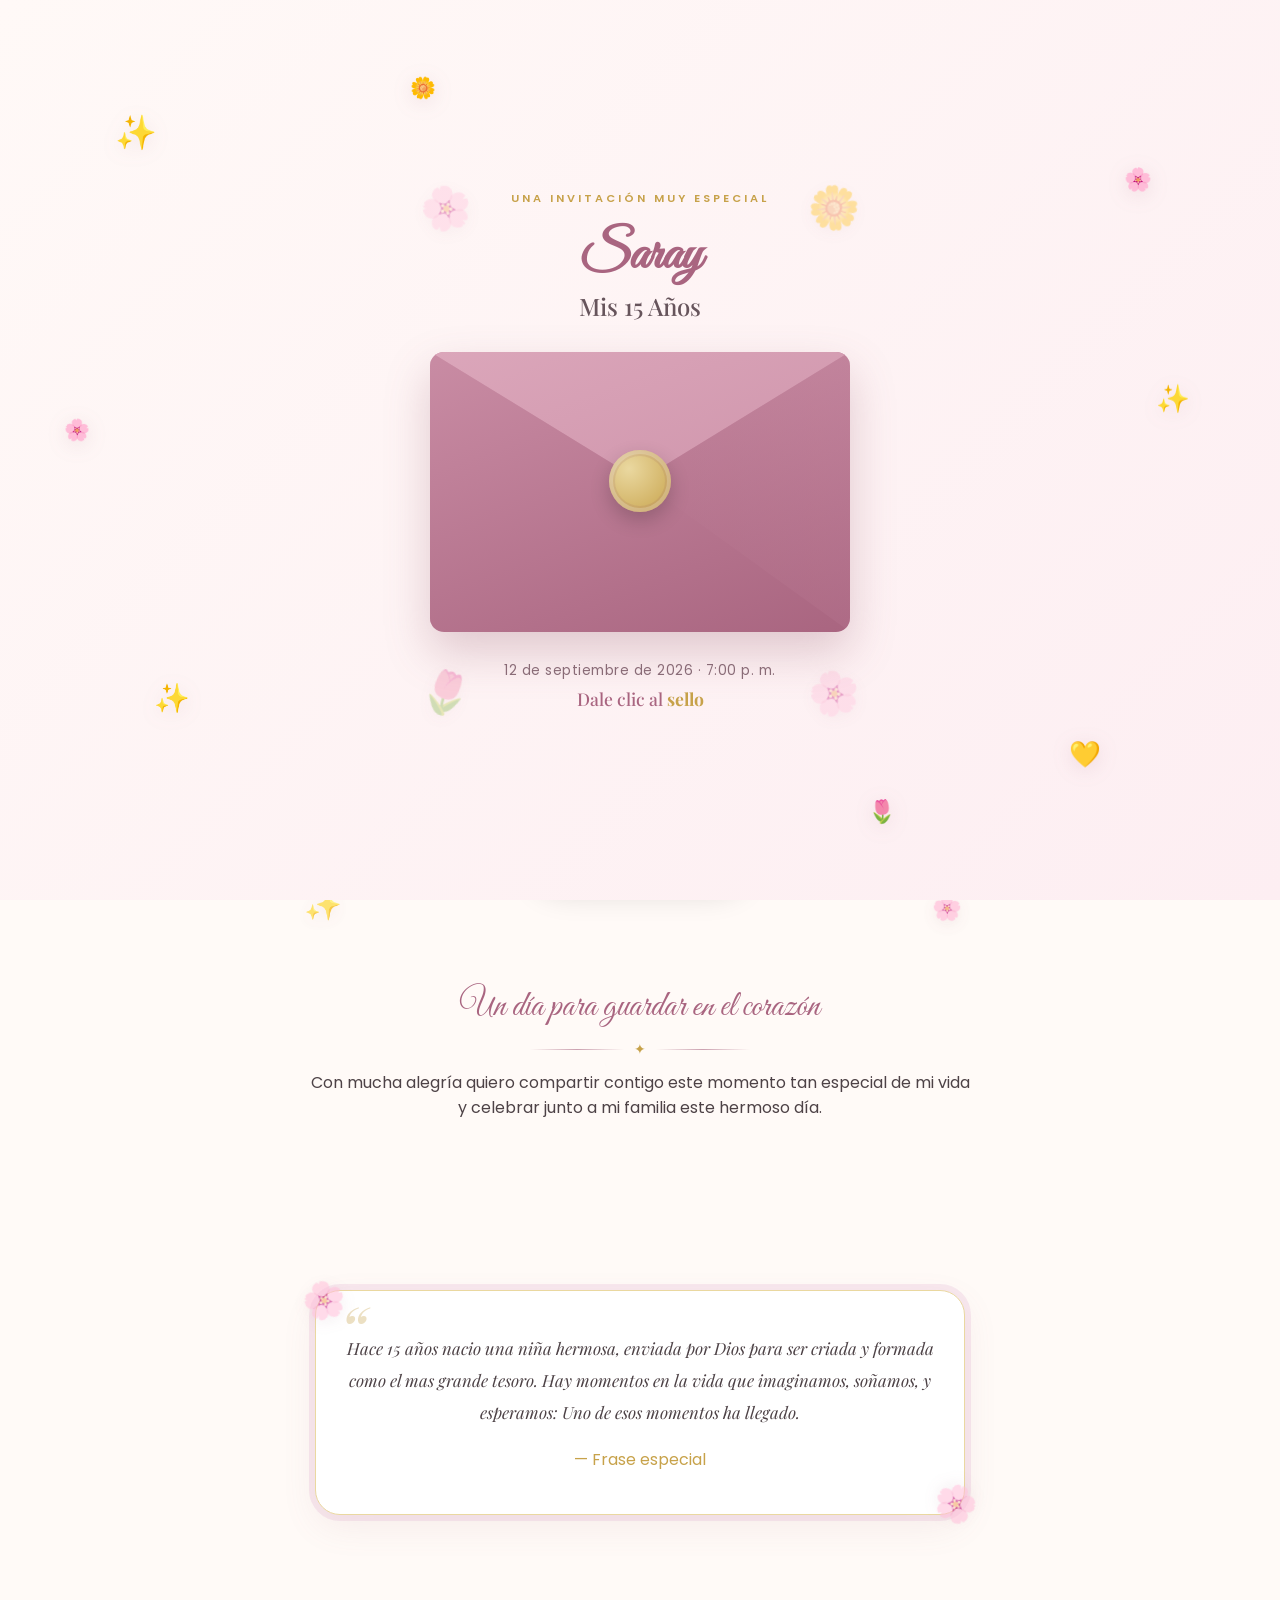
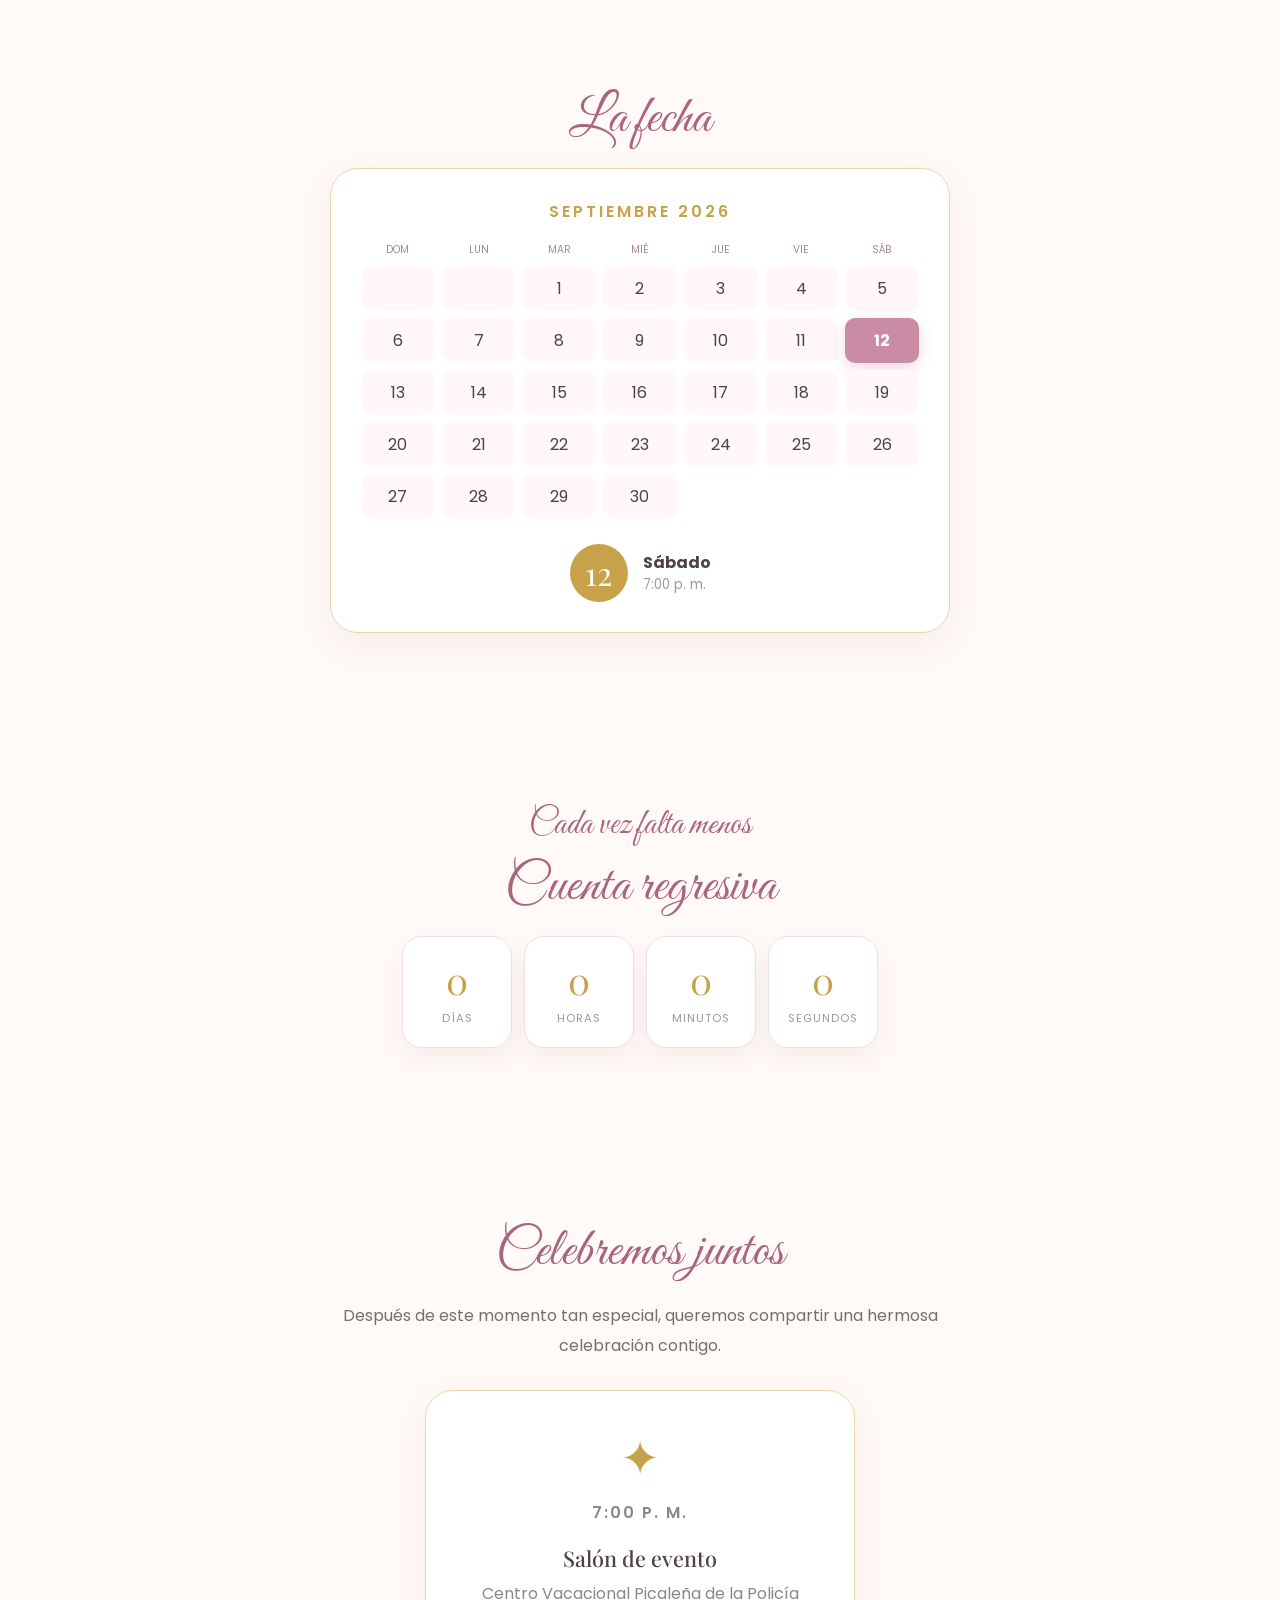
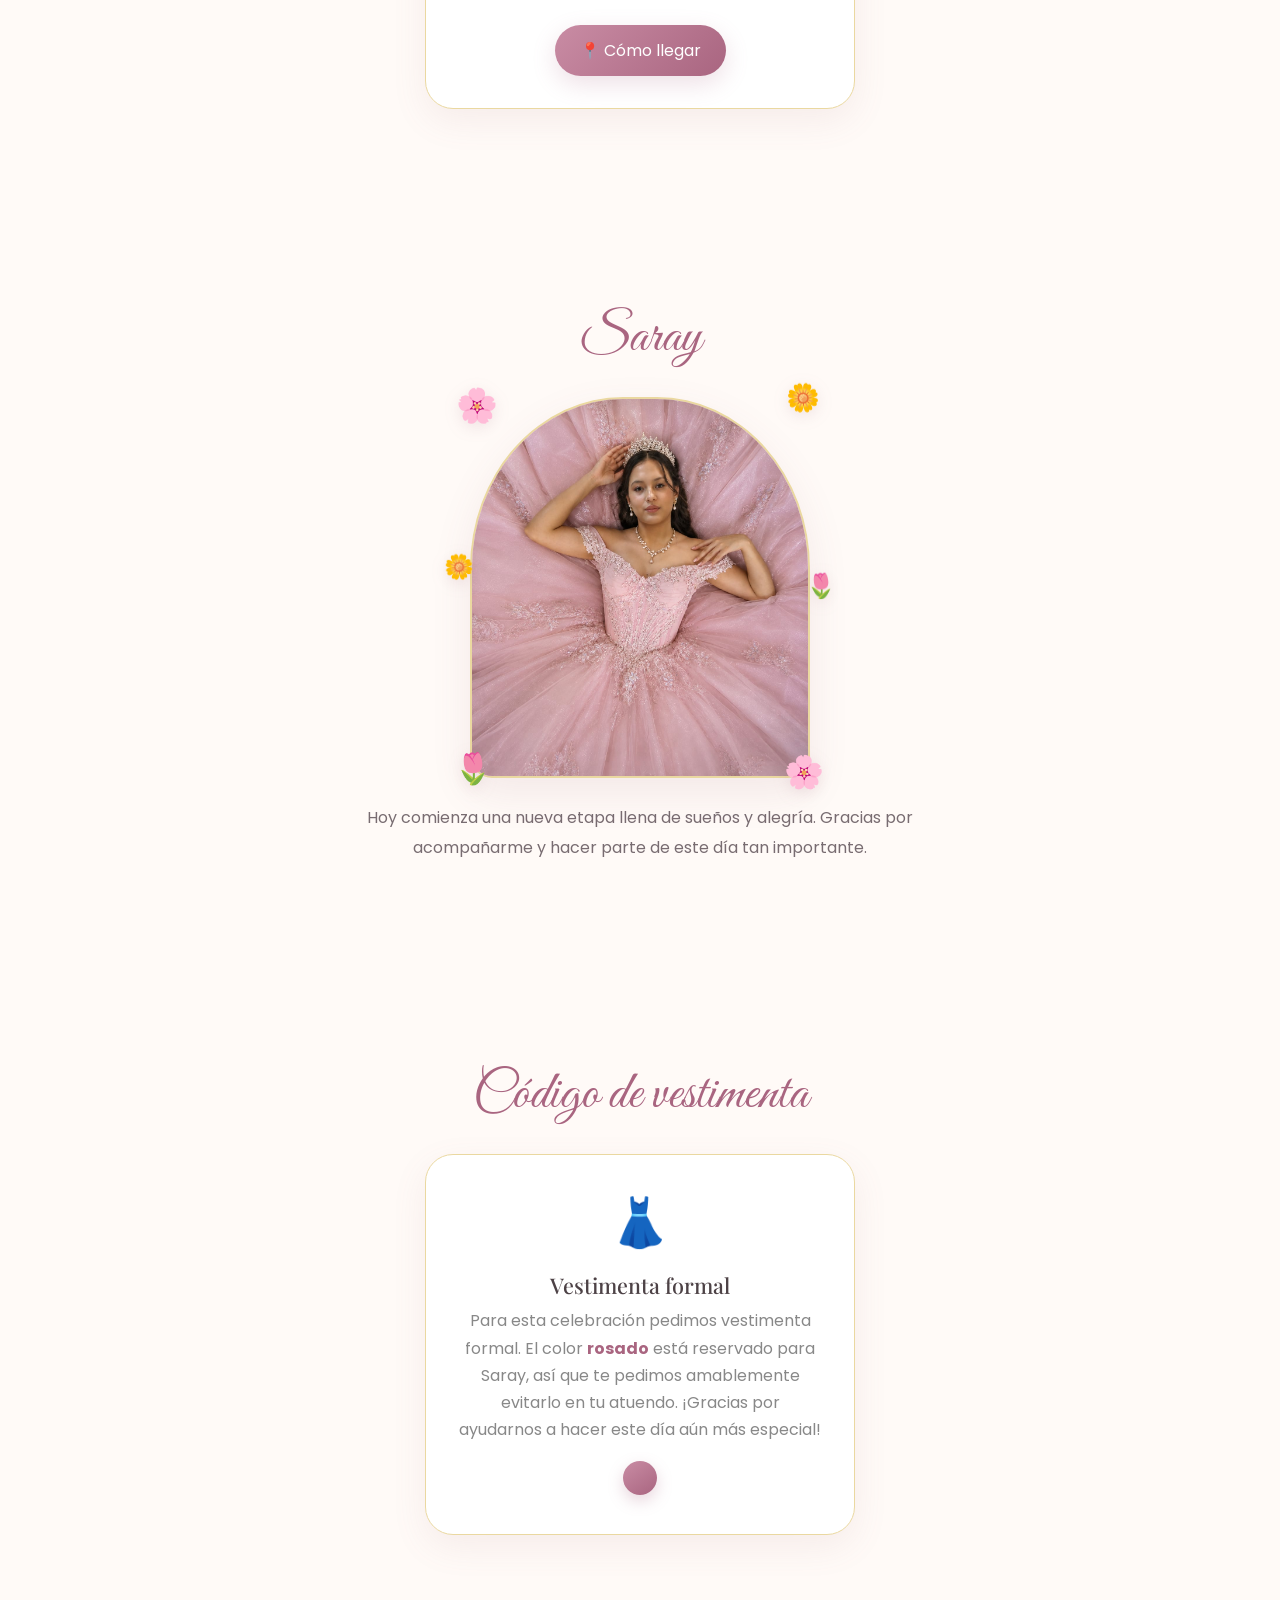
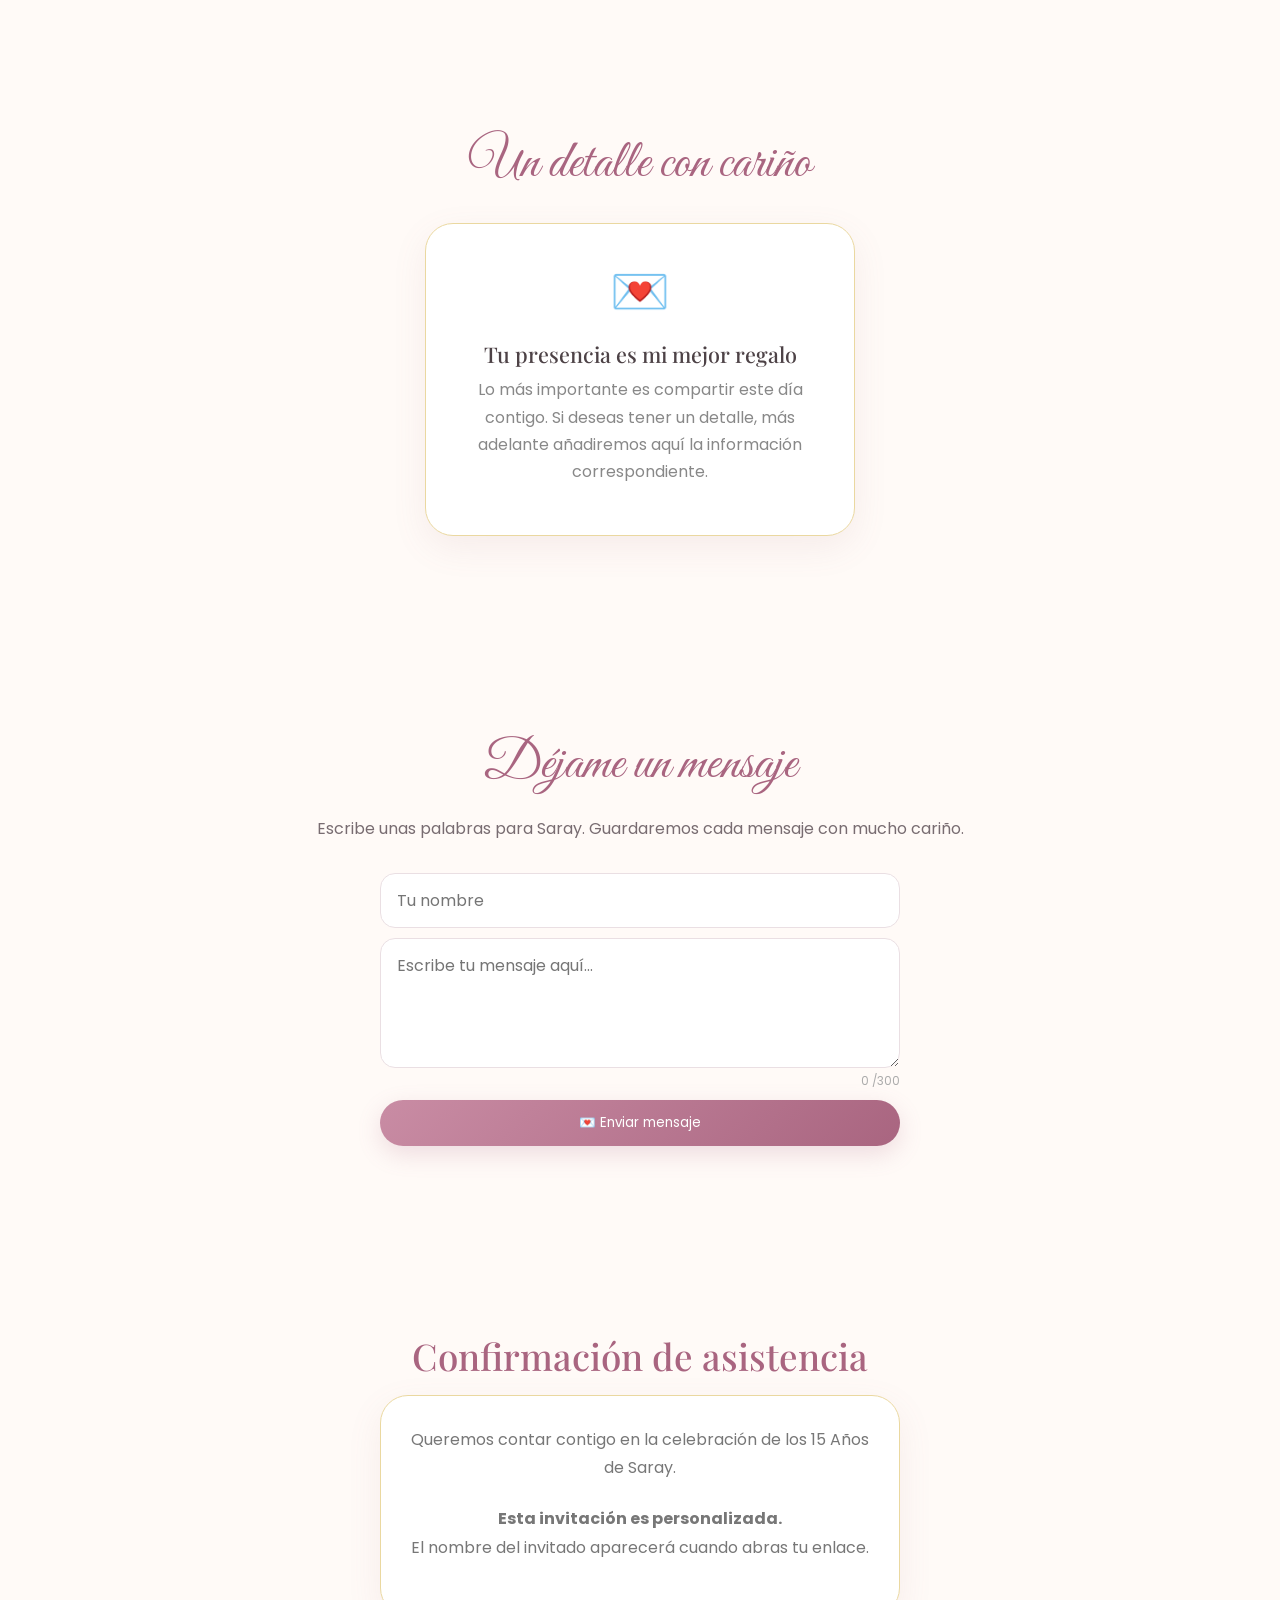
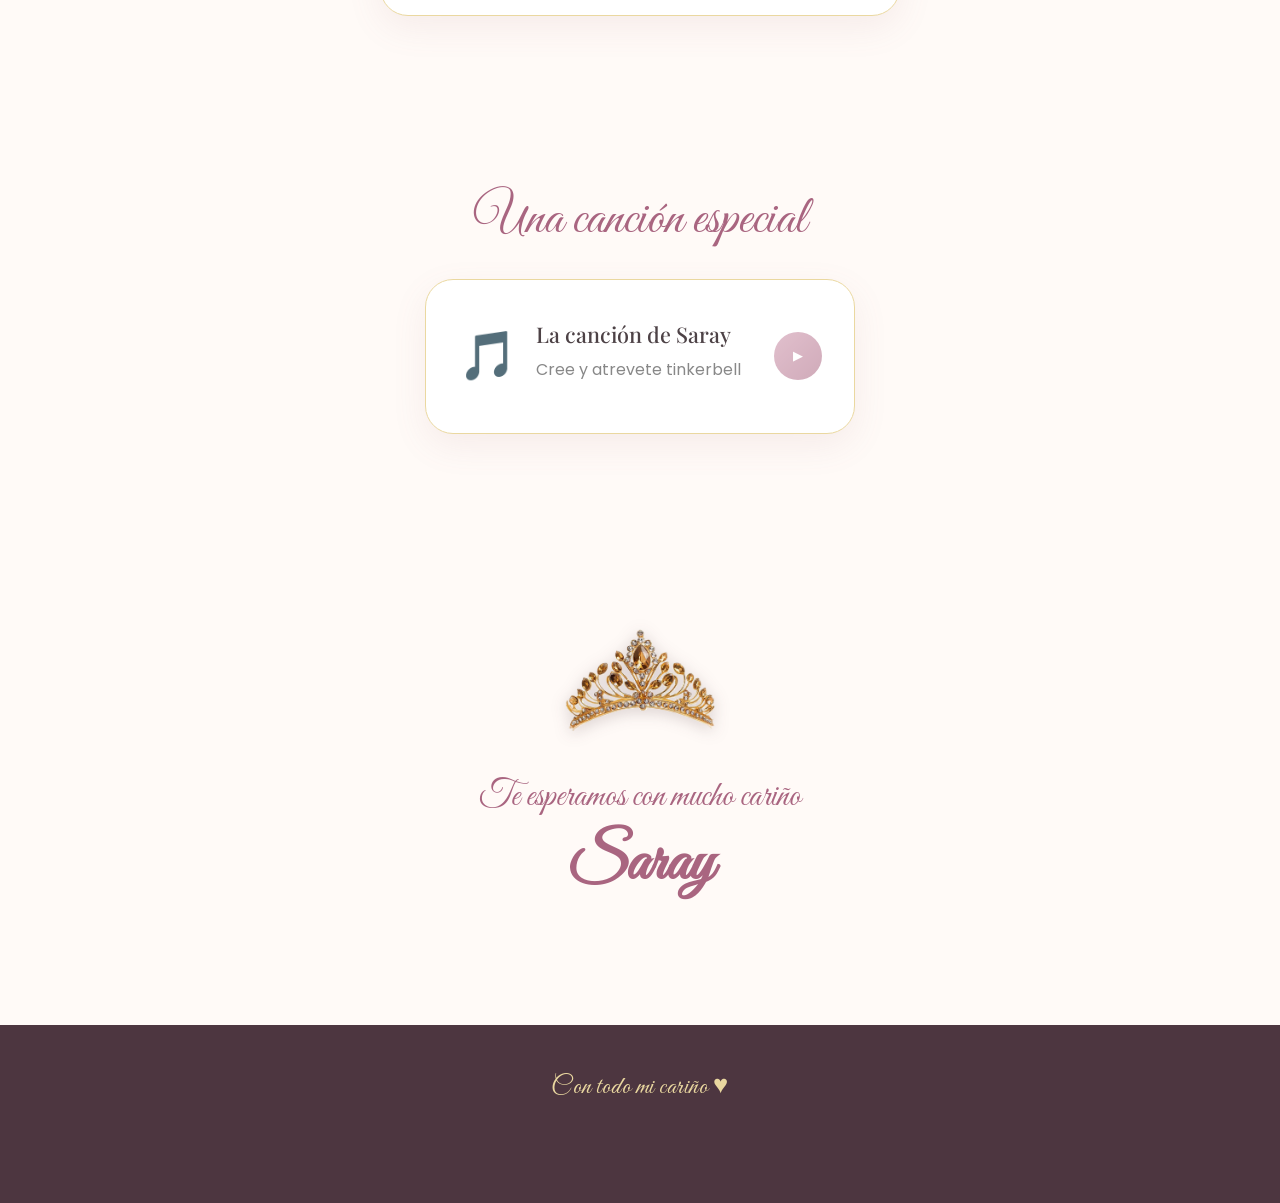
==== index.html @ 08f1fc82 "cambios" ====
<!doctype html>
<html lang="es">
  <head>
    <meta charset="UTF-8" />
    <meta name="viewport" content="width=device-width, initial-scale=1.0" />

    <title>Saray Martínez Suárez | Mis 15 Años</title>

    <link rel="stylesheet" href="style.css" />

    <link rel="preconnect" href="https://fonts.googleapis.com" />
    <link rel="preconnect" href="https://fonts.gstatic.com" crossorigin />

    <link
      href="https://fonts.googleapis.com/css2?family=Great+Vibes&family=Playfair+Display:wght@400;500;600&family=Poppins:wght@300;400;500;600&display=swap"
      rel="stylesheet"
    />
  </head>

  <body>
    <!-- =====================================================
     SOBRE DE BIENVENIDA
===================================================== -->

    <div id="envelope">
      <span class="envelope-decor deco-1">✨</span>
      <span class="envelope-decor deco-2">🌸</span>
      <span class="envelope-decor deco-3">✨</span>
      <span class="envelope-decor deco-4">💛</span>
      <span class="envelope-decor deco-5">🌸</span>
      <span class="envelope-decor deco-6">✨</span>
      <span class="envelope-decor deco-7">🌼</span>
      <span class="envelope-decor deco-8">🌷</span>

      <div class="envelope-scene">
        <span class="envelope-corner corner-tl">🌸</span>
        <span class="envelope-corner corner-tr">🌼</span>
        <span class="envelope-corner corner-bl">🌷</span>
        <span class="envelope-corner corner-br">🌸</span>

        <p class="eyebrow">Una invitación muy especial</p>

        <h1>Saray</h1>

        <h2>Mis 15 Años</h2>

        <button
          id="openInvitation"
          class="envelope-visual"
          aria-label="Abrir invitación"
        >
          <span class="envelope-flap-shape"></span>
          <span class="envelope-fold-left"></span>
          <span class="envelope-fold-right"></span>
          <span class="envelope-seal"></span>
        </button>

        <p class="envelope-date">12 de septiembre de 2026 · 7:00 p. m.</p>

        <p class="envelope-hint">Dale clic al <strong>sello</strong></p>
      </div>
    </div>

    <!-- =====================================================
     PORTADA
===================================================== -->

    <header class="hero">
      <div class="hero-overlay"></div>

      <span class="hero-decor hdeco-1">✨</span>
      <span class="hero-decor hdeco-2">🌸</span>
      <span class="hero-decor hdeco-3">💛</span>
      <span class="hero-decor hdeco-4">🌸</span>
      <span class="hero-decor hdeco-5">✨</span>

      <div class="hero-content">
        <span class="hero-corner hcorner-tl">🌸</span>
        <span class="hero-corner hcorner-tr">🌼</span>
        <span class="hero-corner hcorner-bl">🌼</span>
        <span class="hero-corner hcorner-br">🌸</span>

        <div class="hero-cross">
          <img src="multimedia/corona.png" alt="Corona" />
        </div>

        <p class="eyebrow light">Con mucha alegría</p>

        <h1>Saray</h1>

        <div class="ornament">
          <span></span>
          <em>✦</em>
          <span></span>
        </div>

        <h2>Mis 15 Años</h2>

        <p class="hero-date">12 de septiembre · 7:00 p. m.</p>

        <a href="#fecha" class="btn"> Ver invitación </a>
      </div>
    </header>

    <main>
      <!-- =====================================================
     INTRODUCCIÓN
===================================================== -->

      <section class="intro reveal">
        <span class="intro-decor ideco-1">✨</span>
        <span class="intro-decor ideco-2">🌸</span>

        <p class="script">Un día para guardar en el corazón</p>

        <div class="ornament">
          <span></span>
          <em>✦</em>
          <span></span>
        </div>

        <p>
          Con mucha alegría quiero compartir contigo este momento tan especial
          de mi vida y celebrar junto a mi familia este hermoso día.
        </p>
      </section>

      <!-- =====================================================
     FRASE
===================================================== -->

      <section class="quote-section reveal">
        <div class="quote-card">
          <span class="quote-corner qcorner-tl">🌸</span>
          <span class="quote-corner qcorner-br">🌸</span>

          <span class="quote-mark"> “ </span>

          <p id="verseText">
            Hace 15 años nacio una niña hermosa, enviada por Dios para ser
            criada y formada como el mas grande tesoro. Hay momentos en la vida
            que imaginamos, soñamos, y esperamos: Uno de esos momentos ha
            llegado.
          </p>

          <span class="signature"> — Frase especial </span>
        </div>
      </section>

      <!-- =====================================================
     FECHA
===================================================== -->

      <section id="fecha" class="reveal">
        <h2 class="section-title">La fecha</h2>

        <div class="calendar-card">
          <p class="month">SEPTIEMBRE 2026</p>

          <div class="weekdays">
            <span>DOM</span>
            <span>LUN</span>
            <span>MAR</span>
            <span>MIÉ</span>
            <span>JUE</span>
            <span>VIE</span>
            <span>SÁB</span>
          </div>

          <div class="calendar">
            <span></span>
            <span></span>

            <span>1</span>
            <span>2</span>
            <span>3</span>
            <span>4</span>
            <span>5</span>

            <span>6</span>
            <span>7</span>
            <span>8</span>
            <span>9</span>
            <span>10</span>
            <span>11</span>

            <strong> 12 </strong>

            <span>13</span>
            <span>14</span>
            <span>15</span>
            <span>16</span>
            <span>17</span>
            <span>18</span>
            <span>19</span>

            <span>20</span>
            <span>21</span>
            <span>22</span>
            <span>23</span>
            <span>24</span>
            <span>25</span>
            <span>26</span>

            <span>27</span>
            <span>28</span>
            <span>29</span>
            <span>30</span>
          </div>

          <div class="event-date">
            <span> 12 </span>

            <div>
              <strong> Sábado </strong>

              <small> 7:00 p. m. </small>
            </div>
          </div>
        </div>
      </section>

      <!-- =====================================================
     CUENTA REGRESIVA
===================================================== -->

      <section class="countdown-section reveal">
        <p class="script">Cada vez falta menos</p>

        <h2 class="section-title">Cuenta regresiva</h2>

        <div class="countdown">
          <div class="time-box">
            <strong id="days"> 0 </strong>

            <span> Días </span>
          </div>

          <div class="time-box">
            <strong id="hours"> 0 </strong>

            <span> Horas </span>
          </div>

          <div class="time-box">
            <strong id="minutes"> 0 </strong>

            <span> Minutos </span>
          </div>

          <div class="time-box">
            <strong id="seconds"> 0 </strong>

            <span> Segundos </span>
          </div>
        </div>
      </section>

      <!-- =====================================================
     EVENTO
===================================================== -->

      <section id="evento" class="reveal">
        <h2 class="section-title">Celebremos juntos</h2>

        <p class="section-text">
          Después de este momento tan especial, queremos compartir una hermosa
          celebración contigo.
        </p>

        <div class="event-card">
          <div class="event-icon">✦</div>

          <p class="event-time">7:00 P. M.</p>

          <h3>Salón de evento</h3>

          <p>Centro Vacacional Picaleña de la Policía</p>

          <a
            class="map-btn"
            href="https://maps.app.goo.gl/5Yh1WWgM9jHkCyzw5"
            target="_blank"
            rel="noopener noreferrer"
          >
            📍 Cómo llegar
          </a>
        </div>
      </section>

      <!-- =====================================================
     SARAY
===================================================== -->

      <section id="saray" class="reveal">
        <h2 class="section-title">Saray</h2>

        <div class="portrait-wrap">
          <span class="portrait-flower pf-1">🌸</span>
          <span class="portrait-flower pf-2">🌼</span>
          <span class="portrait-flower pf-3">🌷</span>
          <span class="portrait-flower pf-4">🌸</span>
          <span class="portrait-flower pf-5">🌼</span>
          <span class="portrait-flower pf-6">🌷</span>

          <div class="portrait">
            <img src="multimedia/foto.jpg" alt="Saray Martínez Suárez" />
          </div>
        </div>

        <p class="section-text">
          Hoy comienza una nueva etapa llena de sueños y alegría. Gracias por
          acompañarme y hacer parte de este día tan importante.
        </p>
      </section>

      <!-- =====================================================
     VESTIMENTA
===================================================== -->

      <section id="vestimenta" class="reveal">
        <h2 class="section-title">Código de vestimenta</h2>

        <div class="dress-card">
          <div class="dress-icon">👗</div>

          <h3>Vestimenta formal</h3>

          <p>
            Para esta celebración pedimos vestimenta formal. El color
            <strong>rosado</strong> está reservado para Saray, así que te
            pedimos amablemente evitarlo en tu atuendo. ¡Gracias por ayudarnos
            a hacer este día aún más especial!
          </p>

          <span class="dress-swatch"></span>
        </div>
      </section>

      <!-- =====================================================
     REGALO
===================================================== -->

      <section class="reveal">
        <h2 class="section-title">Un detalle con cariño</h2>

        <div class="gift-card">
          <div class="gift-icon">💌</div>

          <h3>Tu presencia es mi mejor regalo</h3>

          <p>
            Lo más importante es compartir este día contigo. Si deseas tener un
            detalle, más adelante añadiremos aquí la información
            correspondiente.
          </p>
        </div>
      </section>

      <!-- =====================================================
     MENSAJES
===================================================== -->

      <section id="mensajes" class="reveal">
        <h2 class="section-title">Déjame un mensaje</h2>

        <p class="section-text">
          Escribe unas palabras para Saray. Guardaremos cada mensaje con mucho
          cariño.
        </p>

        <div class="message-form">
          <input
            id="muro-nombre"
            type="text"
            maxlength="50"
            placeholder="Tu nombre"
          />

          <textarea
            id="muro-mensaje"
            maxlength="300"
            rows="4"
            placeholder="Escribe tu mensaje aquí..."
          ></textarea>

          <div class="counter">
            <span id="muro-chars"> 0 </span>

            /300
          </div>

          <button onclick="enviarMensaje()">💌 Enviar mensaje</button>
        </div>

        <div id="messageStatus" class="status"></div>
      </section>

      <!-- =====================================================
     CONFIRMACIÓN
===================================================== -->

      <section id="confirmacion" class="confirm-section reveal"></section>

      <!-- =====================================================
     MÚSICA
===================================================== -->

      <section id="cancion" class="reveal">
        <h2 class="section-title">Una canción especial</h2>

        <div class="music-card">
          <div class="music-icon">🎵</div>

          <div>
            <h3>La canción de Saray</h3>

            <p>Cree y atrevete tinkerbell</p>
          </div>

          <button id="btnPlay" class="play-btn" disabled>▶</button>
        </div>
      </section>

      <!-- =====================================================
     CIERRE
===================================================== -->

      <section class="final-message reveal">
        <div class="cross">
          <img src="multimedia/corona.png" alt="Corona" />
        </div>

        <p class="script">Te esperamos con mucho cariño</p>

        <h2>Saray</h2>
      </section>
    </main>

    <!-- =====================================================
     FOOTER
===================================================== -->

    <footer>
      <p class="footer-signature">Con todo mi cariño ♥</p>
    </footer>

    <!-- =====================================================
     MENÚ INFERIOR
===================================================== -->

    <nav class="bottom-nav">
      <a href="#fecha">
        <span>📅</span>
        <small>Fecha</small>
      </a>

      <a href="#evento">
        <span>🎉</span>
        <small>Evento</small>
      </a>

      <a href="#confirmacion">
        <span>✅</span>
        <small>Confirmar</small>
      </a>
    </nav>

    <audio
      id="audio"
      src="multimedia/TinkerBell Cree y Atrevete.mp3"
      loop
    ></audio>

    <script src="script.js"></script>
  </body>
</html>
---- style.css ----
* {
  margin: 0;
  padding: 0;
  box-sizing: border-box;
}

:root {
  --rose: #c98ca4;
  --rose-dark: #a96580;
  --rose-soft: #f8e8ee;

  --gold: #c7a24a;
  --gold-light: #ead8a0;

  --cream: #fffaf7;

  --ink: #4d4246;
}

html {
  scroll-behavior: smooth;
}

body {
  font-family: "Poppins", sans-serif;

  background: var(--cream);

  color: var(--ink);

  overflow-x: hidden;
}

body::before {
  content: "";

  position: fixed;

  inset: 0;

  pointer-events: none;

  opacity: 0.32;

  background-image: radial-gradient(#c7a24a22 1px, transparent 1px);

  background-size: 28px 28px;

  z-index: -2;
}

button,
a {
  font-family: inherit;
}

/* ===============================
   SOBRE
================================ */

#envelope {
  position: fixed;

  inset: 0;

  overflow: hidden;

  background: linear-gradient(135deg, #fff9f7, #fdeef2, #f8e8ee, #fdf3ec);

  background-size: 300% 300%;

  animation: gradientFlow 12s ease-in-out infinite;

  display: flex;

  align-items: center;

  justify-content: center;

  z-index: 9999;

  transition: opacity 0.9s;
}

@keyframes gradientFlow {
  0%,
  100% {
    background-position: 0% 50%;
  }

  50% {
    background-position: 100% 50%;
  }
}

.envelope-decor {
  position: absolute;

  pointer-events: none;

  font-size: 1.6rem;

  filter: drop-shadow(0 4px 10px #8d526622);

  animation: floatDecor 6s ease-in-out infinite;
}

.deco-1 {
  top: 12%;
  left: 9%;
  font-size: 2.1rem;
  animation-delay: 0s;
}

.deco-2 {
  top: 18%;
  right: 10%;
  font-size: 1.4rem;
  animation-delay: 1.2s;
  animation-duration: 7s;
}

.deco-3 {
  bottom: 20%;
  left: 12%;
  font-size: 1.8rem;
  animation-delay: 2.4s;
  animation-duration: 5.5s;
}

.deco-4 {
  bottom: 14%;
  right: 14%;
  font-size: 1.6rem;
  animation-delay: 0.8s;
  animation-duration: 6.5s;
}

.deco-5 {
  top: 46%;
  left: 5%;
  font-size: 1.3rem;
  animation-delay: 3s;
  animation-duration: 8s;
}

.deco-6 {
  top: 42%;
  right: 7%;
  font-size: 1.7rem;
  animation-delay: 1.6s;
  animation-duration: 7.5s;
}

.deco-7 {
  top: 8%;
  left: 32%;
  font-size: 1.3rem;
  animation-delay: 2s;
  animation-duration: 6s;
}

.deco-8 {
  bottom: 8%;
  right: 30%;
  font-size: 1.4rem;
  animation-delay: 0.4s;
  animation-duration: 7s;
}

.envelope-corner {
  position: absolute;

  font-size: 2.6rem;

  opacity: 0.35;

  pointer-events: none;

  filter: drop-shadow(0 4px 8px #8d526622);
}

.corner-tl {
  top: -14px;
  left: -10px;
  transform: rotate(-15deg);
}

.corner-tr {
  top: -14px;
  right: -10px;
  transform: rotate(15deg) scaleX(-1);
}

.corner-bl {
  bottom: -14px;
  left: -10px;
  transform: rotate(15deg) scaleX(-1);
}

.corner-br {
  bottom: -14px;
  right: -10px;
  transform: rotate(-15deg);
}

@keyframes floatDecor {
  0%,
  100% {
    transform: translateY(0) rotate(-6deg);
    opacity: 0.55;
  }

  50% {
    transform: translateY(-22px) rotate(6deg);
    opacity: 0.95;
  }
}

@media (prefers-reduced-motion: reduce) {
  #envelope,
  .envelope-decor {
    animation: none !important;
  }
}

.envelope-scene {
  position: relative;

  z-index: 1;

  width: min(90%, 420px);

  text-align: center;
}

.envelope-scene h1 {
  font-size: 3.4rem;

  line-height: 1.15;

  margin: 18px 0 2px;
}

.envelope-scene h2 {
  margin-bottom: 30px;
}

.envelope-visual {
  position: relative;

  width: 100%;

  aspect-ratio: 3 / 2;

  margin: 0 auto;

  border: 0;

  padding: 0;

  border-radius: 14px;

  background: linear-gradient(160deg, var(--rose), var(--rose-dark));

  box-shadow: 0 20px 45px #8d526644;

  cursor: pointer;

  overflow: hidden;

  transition:
    transform 0.25s,
    box-shadow 0.25s;
}

.envelope-visual:hover {
  transform: translateY(-3px);

  box-shadow: 0 26px 55px #8d526655;
}

.envelope-flap-shape {
  position: absolute;

  inset: 0;

  clip-path: polygon(0 0, 100% 0, 50% 46%);

  background: linear-gradient(160deg, #dba6ba, var(--rose));
}

.envelope-fold-left {
  position: absolute;

  top: 0;

  left: 0;

  width: 100%;

  height: 100%;

  clip-path: polygon(0 0, 50% 46%, 0 100%);

  background: linear-gradient(160deg, var(--rose), var(--rose-dark));

  opacity: 0.55;
}

.envelope-fold-right {
  position: absolute;

  top: 0;

  left: 0;

  width: 100%;

  height: 100%;

  clip-path: polygon(100% 0, 50% 46%, 100% 100%);

  background: linear-gradient(200deg, var(--rose), var(--rose-dark));

  opacity: 0.4;
}

.envelope-seal {
  position: absolute;

  top: 46%;

  left: 50%;

  transform: translate(-50%, -50%);

  width: 62px;

  height: 62px;

  border-radius: 50%;

  background: radial-gradient(
    circle at 32% 30%,
    var(--gold-light),
    var(--gold)
  );

  box-shadow:
    0 8px 20px #00000033,
    inset 0 0 0 4px #ffffff33,
    inset 0 0 0 6px #8d526622;

  z-index: 3;

  animation: sealPulse 2.4s ease-in-out infinite;
}

@keyframes sealPulse {
  0%,
  100% {
    transform: translate(-50%, -50%) scale(1);
  }

  50% {
    transform: translate(-50%, -50%) scale(1.08);
  }
}

.envelope-date {
  margin-top: 22px;

  font-size: 0.85rem;

  color: #8a6d78;

  letter-spacing: 0.5px;
}

.envelope-hint {
  margin-top: 6px;

  font:
    500 1.1rem "Playfair Display",
    serif;

  color: var(--rose-dark);
}

.envelope-hint strong {
  color: var(--gold);
}

@media (prefers-reduced-motion: reduce) {
  .envelope-seal {
    animation: none !important;
  }
}

.cross,
.hero-cross {
  display: flex;

  justify-content: center;

  color: var(--gold);

  margin: 0 0 44px;
}

.cross img,
.hero-cross img {
  width: 150px;

  height: auto;

  filter: drop-shadow(0 3px 8px #3d222e33);
}

.envelope-scene h1,
.final-message h2 {
  font-family: "Great Vibes", cursive;

  color: var(--rose-dark);
}

.hero h1 {
  font-family: "Great Vibes", cursive;

  color: #fffaf7;
}

.envelope-scene h2 {
  font-family: "Playfair Display", serif;

  font-weight: 500;

  color: #66545b;
}

.eyebrow {
  font-size: 0.7rem;

  text-transform: uppercase;

  letter-spacing: 3px;

  color: var(--gold);

  font-weight: 600;
}

.light {
  color: #fff;
}

/* ===============================
   BOTONES
================================ */

button,
.btn,
.map-btn {
  border: 0;

  background: linear-gradient(135deg, var(--rose), var(--rose-dark));

  color: #fff;

  padding: 13px 25px;

  border-radius: 999px;

  text-decoration: none;

  cursor: pointer;

  display: inline-block;

  box-shadow: 0 8px 25px #a9658033;

  transition: 0.25s;
}

button:hover,
.btn:hover,
.map-btn:hover {
  transform: translateY(-2px);
}

/* ===============================
   HERO
================================ */

.hero {
  min-height: 100vh;

  position: relative;

  display: flex;

  align-items: center;

  justify-content: center;

  text-align: center;

  overflow: hidden;

  background: linear-gradient(
    160deg,
    var(--rose-dark) 0%,
    var(--rose) 45%,
    var(--gold) 100%
  );

  background-size: 220% 220%;

  animation: heroGradient 14s ease-in-out infinite;

  padding: 30px;
}

@keyframes heroGradient {
  0%,
  100% {
    background-position: 0% 30%;
  }

  50% {
    background-position: 100% 70%;
  }
}

@media (prefers-reduced-motion: reduce) {
  .hero {
    animation: none;
  }
}

.hero-overlay {
  position: absolute;

  inset: 0;

  background: radial-gradient(circle at center, #ffffff20, transparent 55%);
}

.hero-decor {
  position: absolute;

  pointer-events: none;

  font-size: 1.8rem;

  filter: drop-shadow(0 4px 10px #3d222e33);

  animation: floatDecor 6s ease-in-out infinite;
}

.hdeco-1 {
  top: 10%;
  left: 8%;
  font-size: 2.2rem;
  animation-delay: 0s;
}

.hdeco-2 {
  top: 16%;
  right: 10%;
  font-size: 1.5rem;
  animation-delay: 1.5s;
  animation-duration: 7s;
}

.hdeco-3 {
  bottom: 14%;
  left: 10%;
  font-size: 1.6rem;
  animation-delay: 2.6s;
  animation-duration: 6.5s;
}

.hdeco-4 {
  bottom: 10%;
  right: 8%;
  font-size: 1.9rem;
  animation-delay: 0.9s;
  animation-duration: 7.5s;
}

.hdeco-5 {
  top: 46%;
  left: 4%;
  font-size: 1.4rem;
  animation-delay: 1.8s;
  animation-duration: 8s;
}

.hero-corner {
  position: absolute;

  font-size: 2.4rem;

  opacity: 0.4;

  pointer-events: none;

  filter: drop-shadow(0 4px 8px #3d222e33);
}

.hcorner-tl {
  top: -16px;
  left: -12px;
  transform: rotate(-15deg);
}

.hcorner-tr {
  top: -16px;
  right: -12px;
  transform: rotate(15deg) scaleX(-1);
}

.hcorner-bl {
  bottom: -16px;
  left: -12px;
  transform: rotate(15deg) scaleX(-1);
}

.hcorner-br {
  bottom: -16px;
  right: -12px;
  transform: rotate(-15deg);
}

.ornament {
  display: flex;

  align-items: center;

  justify-content: center;

  gap: 10px;

  margin: 10px auto;

  max-width: 220px;
}

.ornament span {
  flex: 1;

  height: 1px;

  background: linear-gradient(90deg, transparent, currentColor, transparent);

  opacity: 0.6;
}

.ornament em {
  font-style: normal;

  color: var(--gold);

  font-size: 0.9rem;
}

.hero-content {
  position: relative;

  color: #fff;

  max-width: 800px;

  padding: 38px 25px;

  border: 1px solid #ffffff77;

  border-radius: 32px;

  background: #3d222e2e;

  backdrop-filter: blur(6px);

  box-shadow: 0 20px 55px #3d222e33;
}

.hero-content .ornament {
  color: var(--gold-light);
}

.hero h1 {
  font-size: clamp(4.5rem, 20vw, 9rem);

  line-height: 1.25;

  margin-top: 55px;

  padding-top: 10px;

  text-shadow:
    0 2px 4px #3d222e88,
    0 6px 22px #3d222e66;
}

.hero .eyebrow {
  display: block;

  margin-bottom: 6px;
}

.hero h2 {
  font:
    500 clamp(1.5rem, 4vw, 2.5rem) "Playfair Display",
    serif;

  margin: 12px 0;

  text-shadow: 0 2px 10px #3d222e44;
}

.hero-date {
  margin-bottom: 28px;

  letter-spacing: 1px;

  text-shadow: 0 2px 8px #3d222e44;
}

/* ===============================
   SECCIONES
================================ */

section {
  padding: 85px 20px;

  text-align: center;

  position: relative;
}

.intro {
  position: relative;

  max-width: 700px;

  margin: auto;
}

.intro-decor {
  position: absolute;

  pointer-events: none;

  font-size: 1.7rem;

  opacity: 0.7;

  filter: drop-shadow(0 4px 8px #8d526622);

  animation: floatDecor 6.5s ease-in-out infinite;
}

.ideco-1 {
  top: -18px;
  left: 2%;
  font-size: 1.9rem;
  animation-delay: 0.5s;
}

.ideco-2 {
  top: -10px;
  right: 4%;
  font-size: 1.5rem;
  animation-delay: 2s;
  animation-duration: 7s;
}

.script {
  font:
    2.2rem "Great Vibes",
    cursive;

  color: var(--rose-dark);

  margin-bottom: 6px;
}

.intro .ornament {
  color: var(--rose-dark);
}

.section-title {
  font:
    3.4rem "Great Vibes",
    cursive;

  color: var(--rose-dark);

  margin-bottom: 15px;
}

.section-text {
  max-width: 650px;

  margin: 0 auto 28px;

  line-height: 1.9;

  color: #786c71;
}

/* ===============================
   FRASE
================================ */

.quote-card {
  max-width: 650px;

  margin: auto;

  background: #fff;

  border: 1px solid var(--gold-light);

  border-radius: 25px;

  padding: 42px 30px;

  box-shadow:
    0 12px 35px #9b657018,
    0 0 0 6px #f8e8ee;

  position: relative;

  overflow: visible;
}

.quote-corner {
  position: absolute;

  font-size: 2.2rem;

  opacity: 0.55;

  pointer-events: none;

  filter: drop-shadow(0 4px 8px #8d526622);
}

.qcorner-tl {
  top: -18px;
  left: -14px;
  transform: rotate(-15deg);
}

.qcorner-br {
  bottom: -18px;
  right: -14px;
  transform: rotate(165deg);
}

.quote-mark {
  position: absolute;

  left: 18px;

  top: -5px;

  font:
    6rem "Great Vibes",
    cursive;

  color: #c7a24a55;
}

.quote-card p {
  font:
    italic 1.05rem/1.9 "Playfair Display",
    serif;
}

.signature {
  display: block;

  color: var(--gold);

  margin-top: 18px;
}

/* ===============================
   CALENDARIO
================================ */

.calendar-card {
  max-width: 620px;

  margin: auto;

  background: #fff;

  border: 1px solid #ead8a0;

  border-radius: 28px;

  padding: 30px;

  box-shadow: 0 12px 35px #9b657018;
}

.month {
  color: var(--gold);

  font-weight: 600;

  letter-spacing: 3px;

  margin-bottom: 18px;
}

.weekdays,
.calendar {
  display: grid;

  grid-template-columns: repeat(7, 1fr);

  gap: 7px;
}

.weekdays {
  font-size: 0.65rem;

  color: #a38b91;

  margin-bottom: 8px;
}

.calendar span,
.calendar strong {
  padding: 10px 4px;

  border-radius: 10px;
}

.calendar span {
  background: #fff7fa;
}

.calendar strong {
  background: var(--rose);

  color: #fff;

  box-shadow: 0 5px 15px #c98ca455;
}

.event-date {
  margin: 25px auto 0;

  display: flex;

  justify-content: center;

  align-items: center;

  gap: 15px;
}

.event-date > span {
  width: 58px;

  height: 58px;

  border-radius: 50%;

  background: var(--gold);

  color: #fff;

  display: grid;

  place-items: center;

  font: 2rem "Playfair Display";
}

.event-date div {
  text-align: left;
}

.event-date small {
  display: block;

  color: #999;
}

/* ===============================
   COUNTDOWN
================================ */

.countdown {
  display: flex;

  justify-content: center;

  gap: 12px;

  flex-wrap: wrap;
}

.time-box {
  background: #fff;

  border: 1px solid #eddfe3;

  border-radius: 20px;

  padding: 18px 14px;

  min-width: 110px;

  box-shadow: 0 10px 25px #8d526615;
}

.time-box strong {
  display: block;

  font:
    2.3rem "Playfair Display",
    serif;

  color: var(--gold);
}

.time-box span {
  font-size: 0.7rem;

  text-transform: uppercase;

  letter-spacing: 1px;

  color: #999;
}

/* ===============================
   TARJETAS
================================ */

.event-card,
.gift-card,
.music-card {
  max-width: 430px;

  margin: 25px auto;

  background: #fff;

  border: 1px solid #ead8a0;

  border-radius: 28px;

  padding: 32px;

  box-shadow: 0 12px 35px #9b657018;
}

.event-icon,
.gift-icon,
.music-icon {
  font-size: 3rem;

  margin-bottom: 12px;
}

.event-icon {
  color: var(--gold);

  font-family: "Playfair Display", serif;
}

.event-time {
  color: var(--gold);

  font-weight: 600;

  letter-spacing: 2px;
}

.event-card h3,
.gift-card h3,
.music-card h3 {
  font:
    500 1.35rem "Playfair Display",
    serif;

  margin: 8px 0;
}

.event-card p,
.gift-card p,
.music-card p {
  color: #888;

  line-height: 1.7;

  margin-bottom: 18px;
}

/* ===============================
   VESTIMENTA
================================ */

.dress-card {
  max-width: 430px;

  margin: 25px auto;

  background: #fff;

  border: 1px solid #ead8a0;

  border-radius: 28px;

  padding: 32px;

  box-shadow: 0 12px 35px #9b657018;
}

.dress-icon {
  font-size: 3rem;

  margin-bottom: 12px;
}

.dress-card h3 {
  font:
    500 1.35rem "Playfair Display",
    serif;

  margin: 8px 0;
}

.dress-card p {
  color: #888;

  line-height: 1.7;

  margin-bottom: 18px;
}

.dress-card p strong {
  color: var(--rose-dark);
}

.dress-swatch {
  display: inline-block;

  width: 34px;

  height: 34px;

  border-radius: 50%;

  background: linear-gradient(145deg, var(--rose), var(--rose-dark));

  box-shadow: 0 6px 16px #a9658044;
}

/* ===============================
   FOTO SARAY
================================ */

.portrait-wrap {
  position: relative;

  width: min(80vw, 340px);

  margin: 25px auto;
}

.portrait {
  width: 100%;

  aspect-ratio: 1 / 1.12;

  border-radius: 45% 45% 22px 22px;

  background: linear-gradient(145deg, #f7dce6, #fff);

  border: 2px solid #ead8a0;

  overflow: hidden;

  box-shadow: 0 15px 40px #8d52661a;
}

.portrait img {
  width: 100%;

  height: 100%;

  object-fit: cover;
}

.portrait-flower {
  position: absolute;

  font-size: 1.8rem;

  pointer-events: none;

  filter: drop-shadow(0 4px 8px #8d526622);

  animation: floatDecor 6s ease-in-out infinite;

  z-index: 2;
}

.pf-1 {
  top: -16px;
  left: -14px;
  font-size: 2.1rem;
  animation-delay: 0s;
}

.pf-2 {
  top: -20px;
  right: -10px;
  font-size: 1.7rem;
  animation-delay: 1.2s;
  animation-duration: 7s;
}

.pf-3 {
  bottom: -14px;
  left: -16px;
  font-size: 1.9rem;
  animation-delay: 2.2s;
  animation-duration: 6.5s;
}

.pf-4 {
  bottom: -18px;
  right: -14px;
  font-size: 2rem;
  animation-delay: 0.6s;
  animation-duration: 7.5s;
}

.pf-5 {
  top: 40%;
  left: -26px;
  font-size: 1.5rem;
  animation-delay: 1.8s;
  animation-duration: 6s;
}

.pf-6 {
  top: 45%;
  right: -26px;
  font-size: 1.5rem;
  animation-delay: 2.6s;
  animation-duration: 7s;
}

@media (prefers-reduced-motion: reduce) {
  .portrait-flower {
    animation: none !important;
  }
}

/* ===============================
   GALERÍA
================================ */

.gallery {
  max-width: 900px;

  margin: auto;

  display: grid;

  grid-template-columns: repeat(2, 1fr);

  gap: 14px;
}

.gallery img {
  width: 100%;

  aspect-ratio: 1;

  object-fit: cover;

  border-radius: 18px;

  border: 2px solid #ead8a0;

  transition: 0.3s;
}

.gallery img:hover {
  transform: scale(1.03);
}

/* ===============================
   MENSAJES
================================ */

.message-form {
  max-width: 520px;

  margin: auto;

  display: flex;

  flex-direction: column;

  gap: 10px;
}

.message-form input,
.message-form textarea {
  border: 1px solid #eadfe3;

  border-radius: 15px;

  padding: 14px 16px;

  font: inherit;

  outline: none;

  background: #fff;

  color: var(--ink);
}

.message-form input:focus,
.message-form textarea:focus {
  border-color: var(--rose);
}

.counter {
  text-align: right;

  font-size: 0.72rem;

  color: #aaa;

  margin-top: -5px;
}

.status {
  margin: 15px auto;

  color: var(--rose-dark);

  font-size: 0.85rem;
}

.messages {
  max-width: 620px;

  margin: 25px auto;

  display: flex;

  flex-direction: column;

  gap: 12px;
}

.message {
  background: #fff;

  border-left: 3px solid var(--gold);

  border-radius: 0 16px 16px 0;

  padding: 16px;

  text-align: left;

  box-shadow: 0 5px 18px #00000008;
}

.message strong {
  color: var(--rose-dark);
}

.message p {
  margin-top: 5px;

  color: #665c61;

  line-height: 1.6;
}

/* ===============================
   CONFIRMACIÓN
================================ */

.confirm-section {
  min-height: 350px;
}

.confirm-card {
  max-width: 520px;

  margin: auto;

  background: #fff;

  border: 1px solid #ead8a0;

  border-radius: 28px;

  padding: 30px;

  box-shadow: 0 12px 35px #9b657018;
}

.inv-name {
  font:
    2.4rem "Great Vibes",
    cursive;

  color: var(--rose-dark);

  margin-bottom: 10px;
}

.inv-text {
  color: #777;

  line-height: 1.8;

  margin-bottom: 22px;
}

.inv-btns {
  display: flex;

  gap: 12px;

  justify-content: center;

  flex-wrap: wrap;
}

.inv-btn-no {
  background: #eee;

  color: #777;

  box-shadow: none;
}

#confirmacion .section-title {
  font:
    500 2.3rem "Playfair Display",
    serif;

  color: var(--rose-dark);

  margin-bottom: 15px;
}

/* ===============================
   MÚSICA
================================ */

.music-card {
  display: flex;

  align-items: center;

  text-align: left;

  gap: 18px;
}

.music-icon {
  margin: 0;
}

.music-card > div:nth-child(2) {
  flex: 1;
}

.play-btn {
  width: 48px;

  height: 48px;

  padding: 0;

  box-shadow: none;
}

.play-btn:disabled {
  opacity: 0.55;

  cursor: not-allowed;
}

/* ===============================
   FINAL
================================ */

.final-message {
  padding-bottom: 120px;
}

.final-message h2 {
  font-size: 4rem;
}

.final-message p:last-child {
  color: #999;
}

/* ===============================
   FOOTER
================================ */

footer {
  background: #4d3640;

  color: #fff;

  text-align: center;

  padding: 45px 20px 100px;
}

.footer-signature {
  font:
    1.6rem "Great Vibes",
    cursive;

  color: #ead8a0;

  letter-spacing: 0.5px;
}

/* ===============================
   MENÚ
================================ */

.bottom-nav {
  position: fixed;

  bottom: 14px;

  left: 50%;

  transform: translateX(-50%);

  z-index: 1000;

  background: #fff;

  padding: 8px 12px;

  border-radius: 999px;

  display: flex;

  gap: 5px;

  box-shadow: 0 8px 30px #0002;

  border: 1px solid #eadfe3;
}

.bottom-nav a {
  text-decoration: none;

  color: #8a6d78;

  display: flex;

  flex-direction: column;

  align-items: center;

  padding: 5px 12px;

  border-radius: 20px;
}

.bottom-nav a:hover {
  background: var(--rose-soft);
}

.bottom-nav span {
  font-size: 18px;
}

.bottom-nav small {
  font-size: 0.58rem;
}

/* ===============================
   ANIMACIONES
================================ */

.reveal {
  opacity: 0;

  transform: translateY(35px);

  transition:
    opacity 0.8s ease,
    transform 0.8s ease;
}

.reveal.active {
  opacity: 1;

  transform: none;
}

/* ===============================
   RESPONSIVE
================================ */

@media (max-width: 650px) {
  section {
    padding: 65px 16px;
  }

  .bottom-nav {
    width: calc(100% - 20px);

    justify-content: space-around;
  }

  .bottom-nav a {
    padding: 5px 8px;
  }

  .envelope-scene h1 {
    font-size: 2.8rem;
  }

  .hero h1 {
    font-size: clamp(3.5rem, 22vw, 5.5rem);

    margin-top: 45px;
  }

  .calendar-card {
    padding: 22px 12px;
  }

  .calendar span,
  .calendar strong {
    padding: 8px 2px;

    font-size: 0.8rem;
  }
}
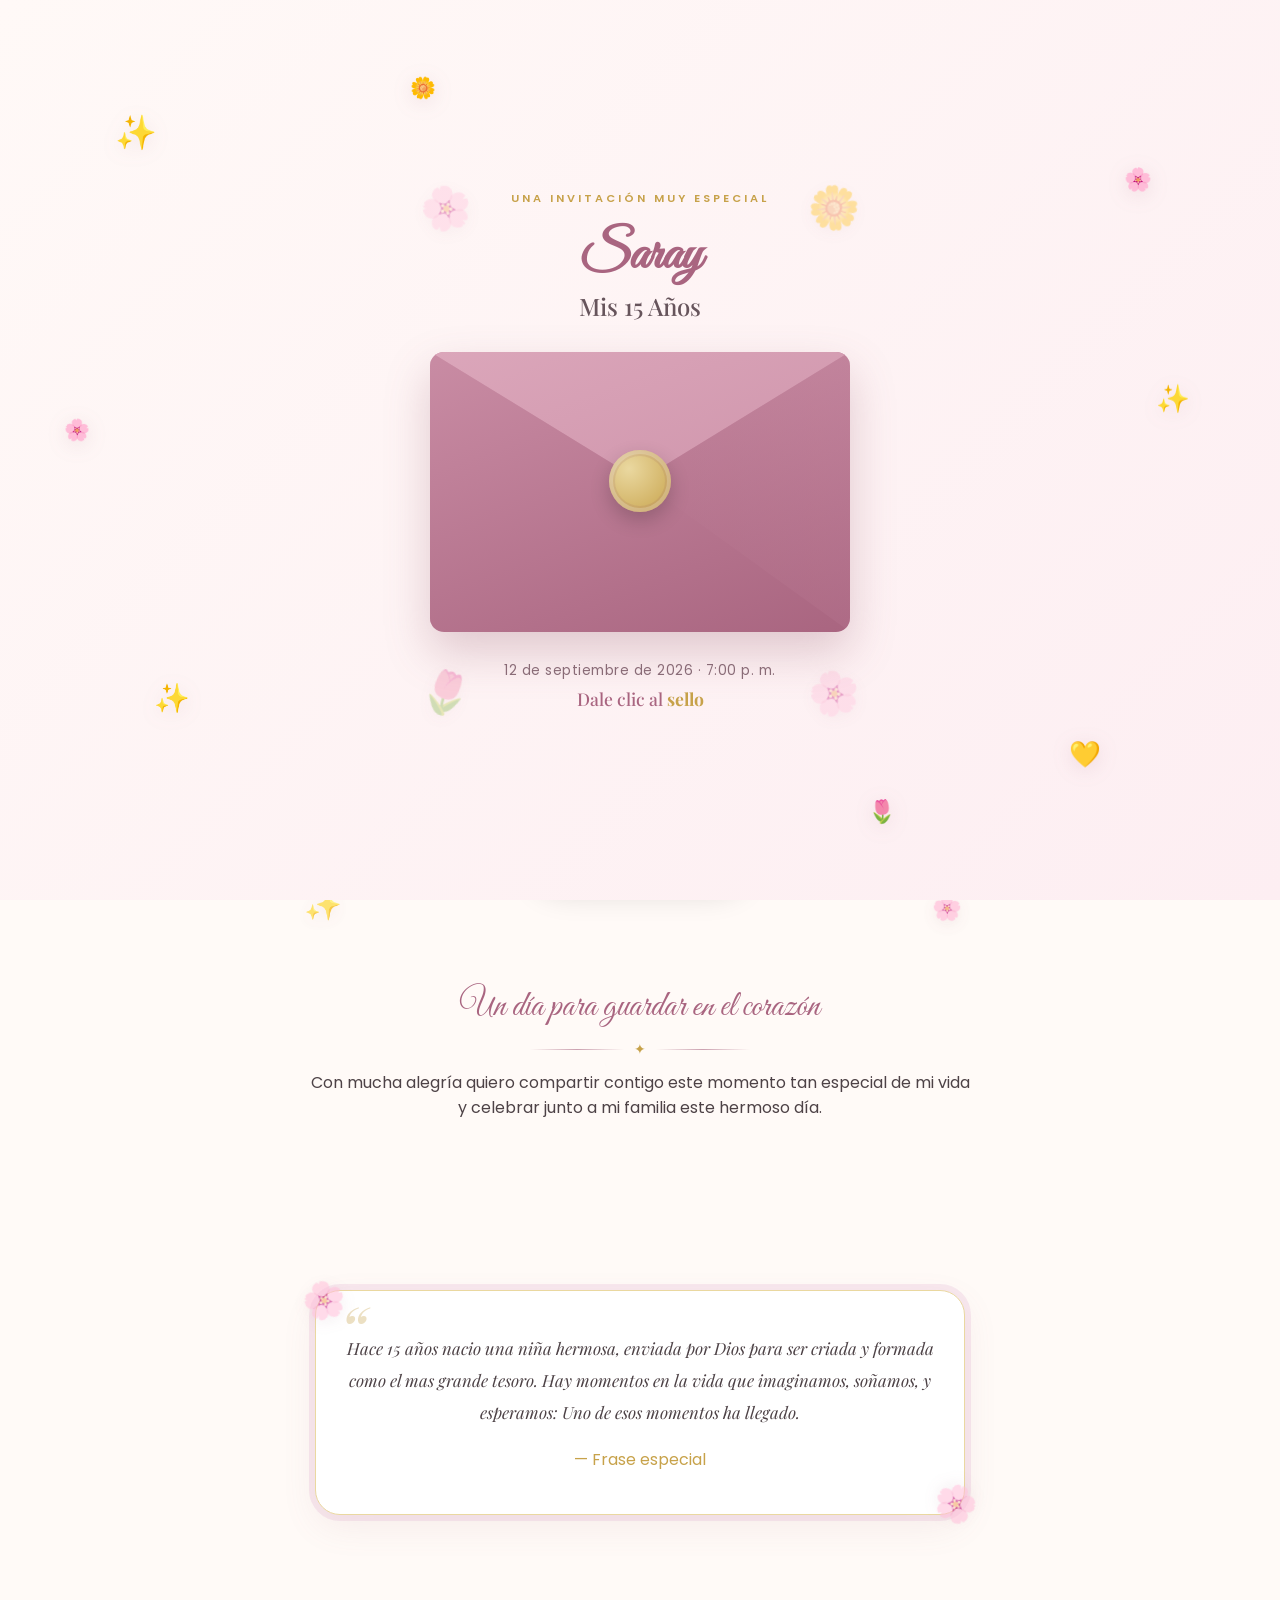
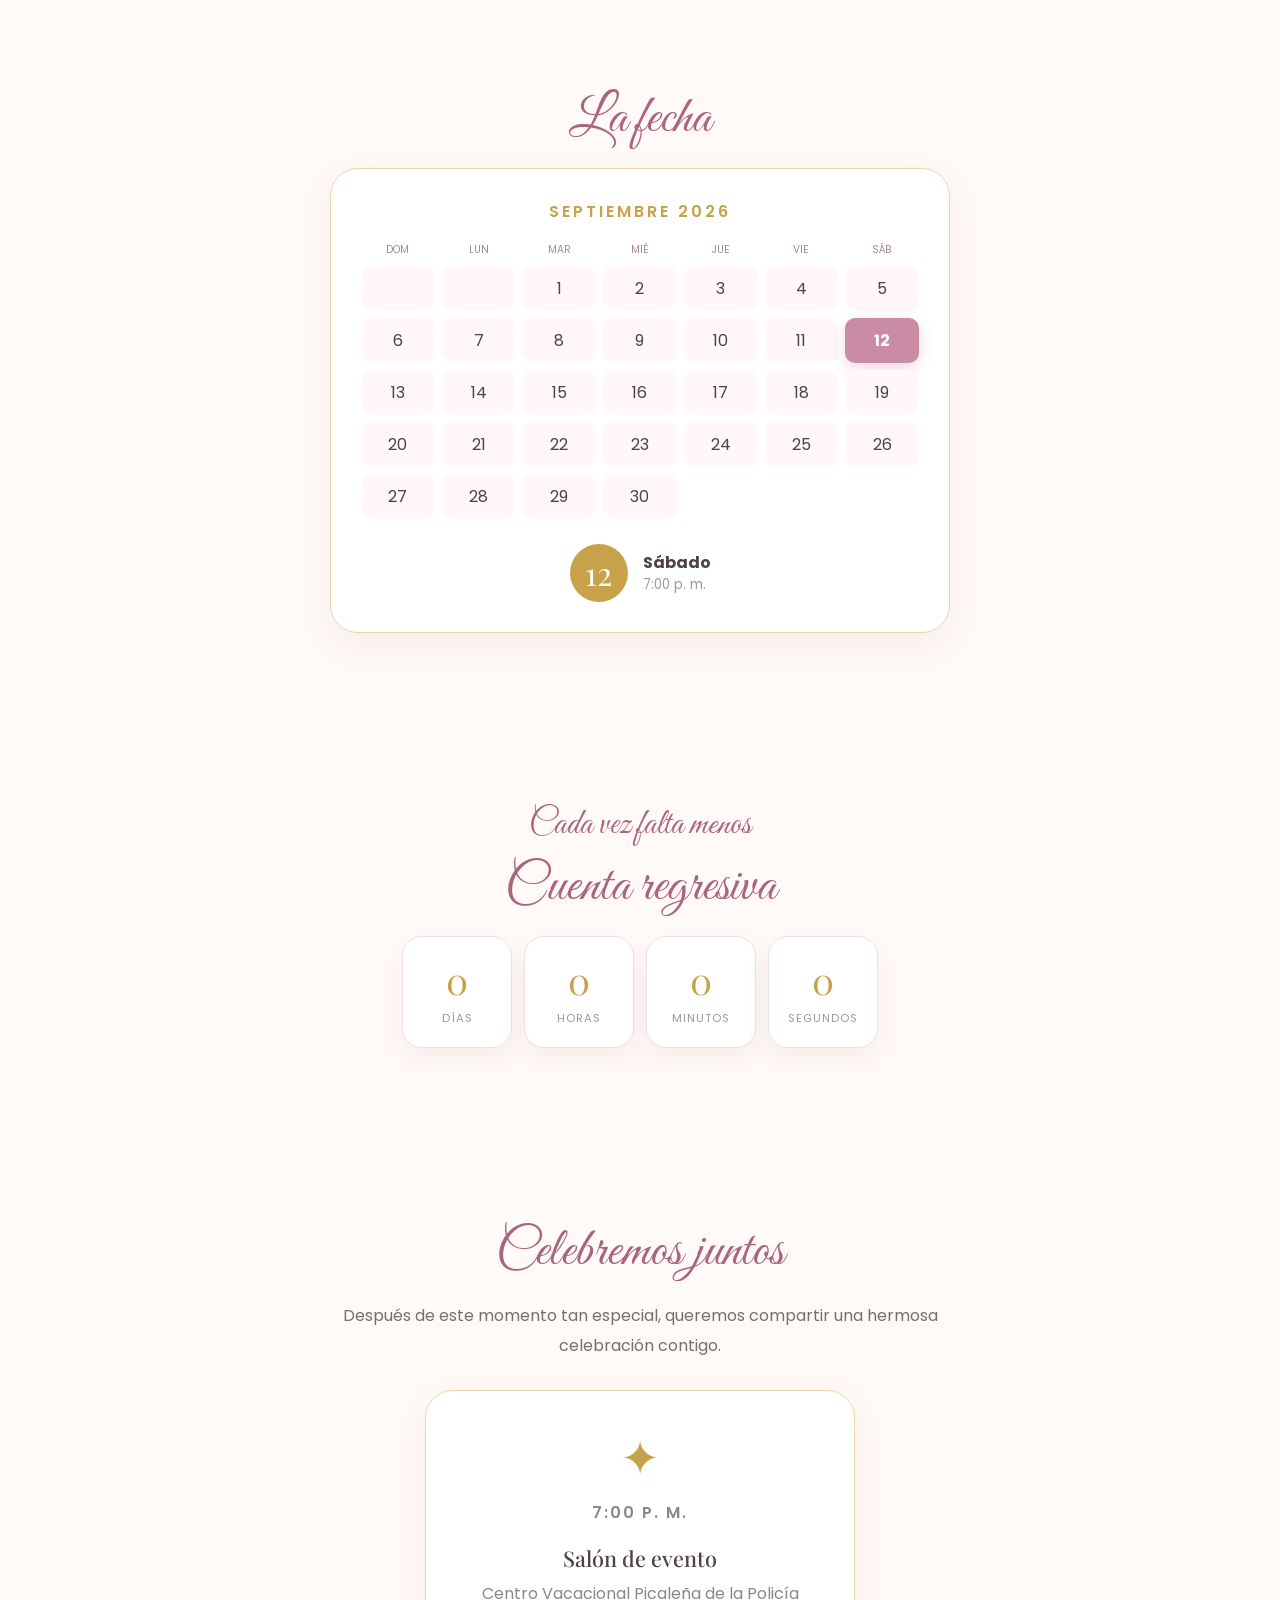
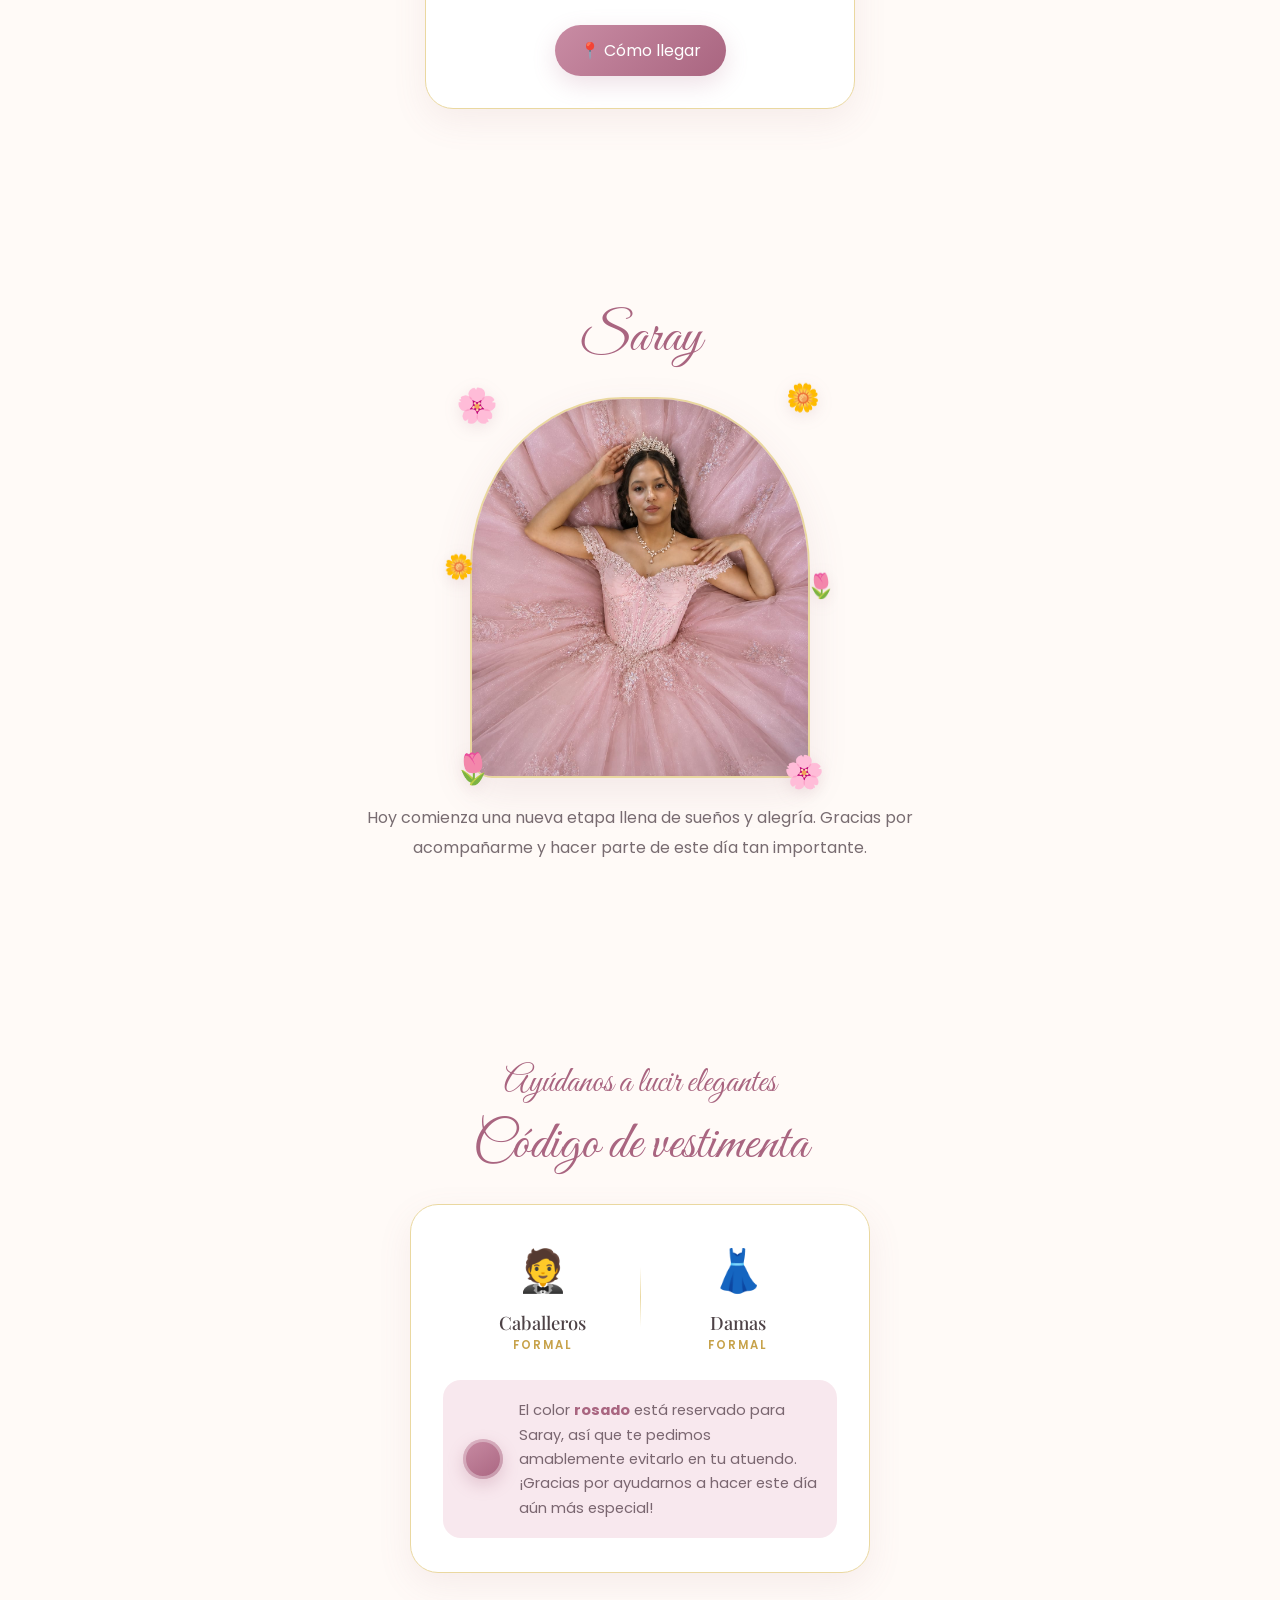
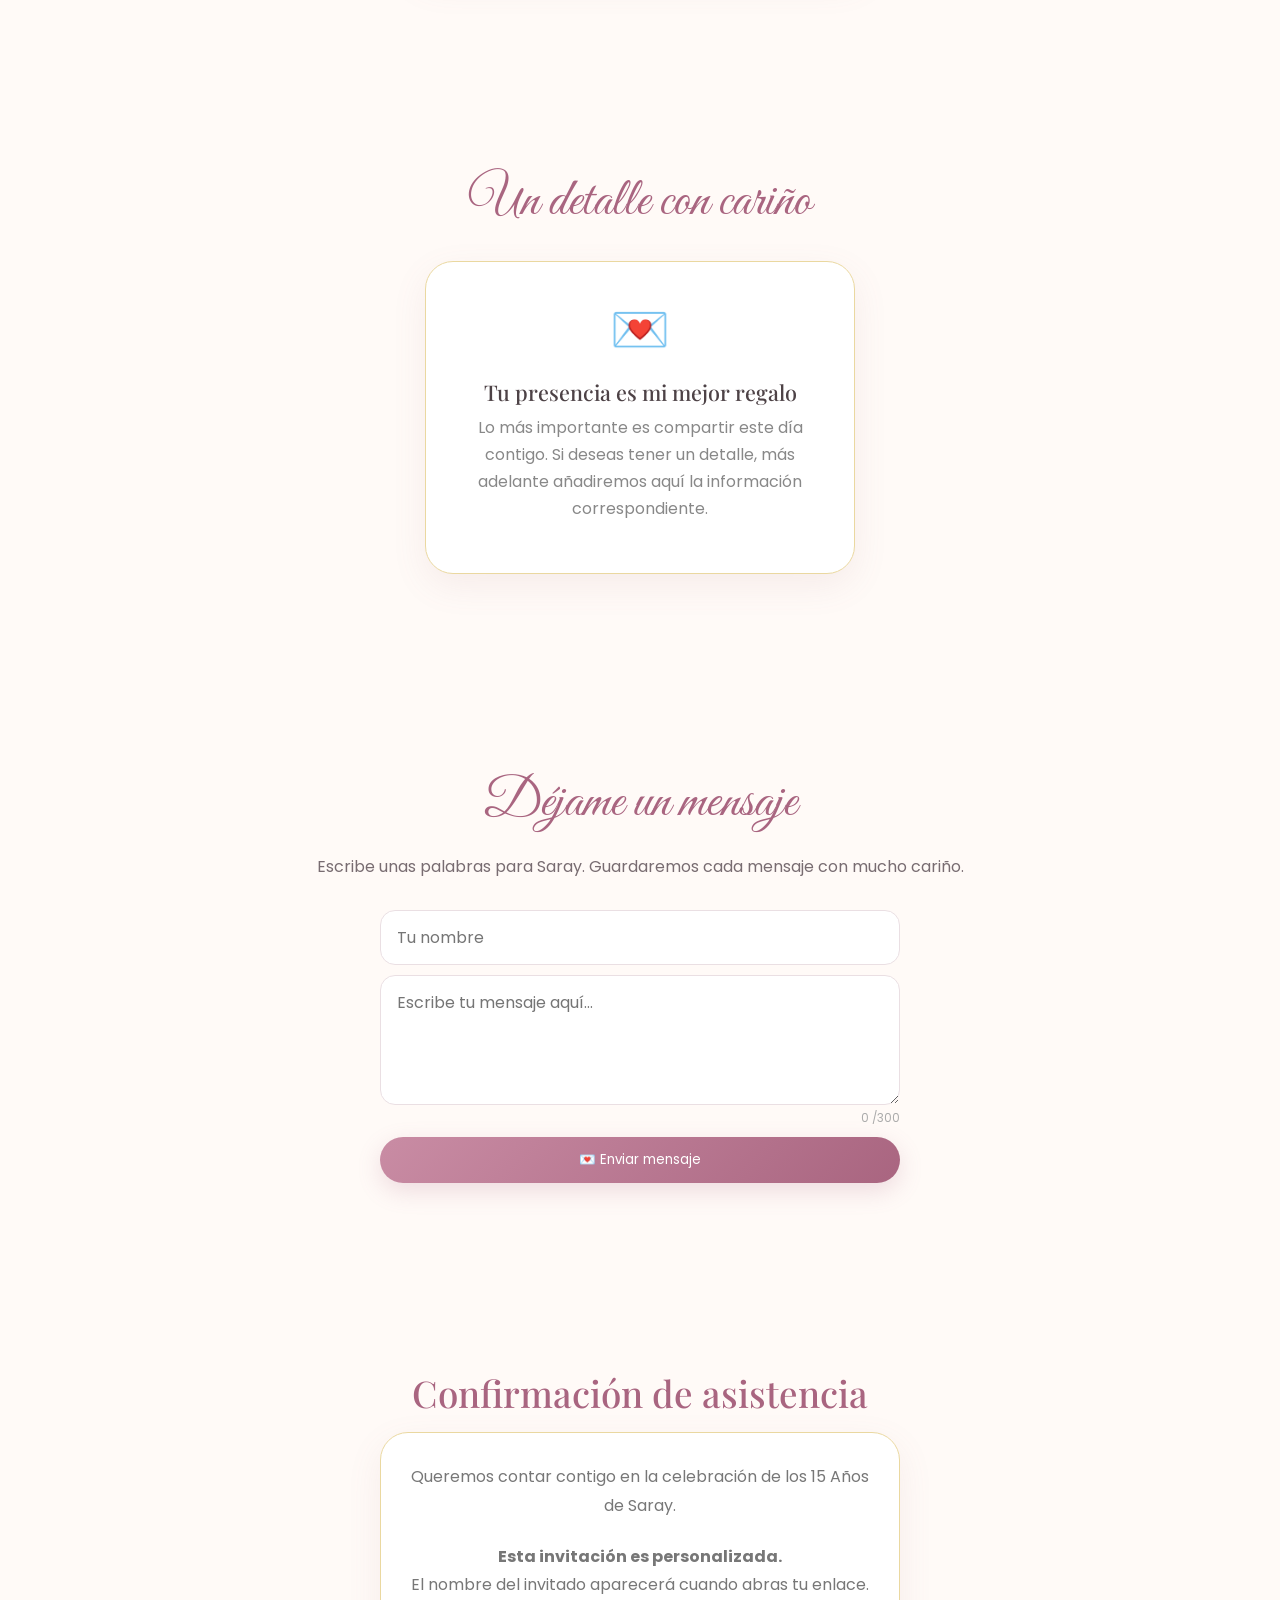
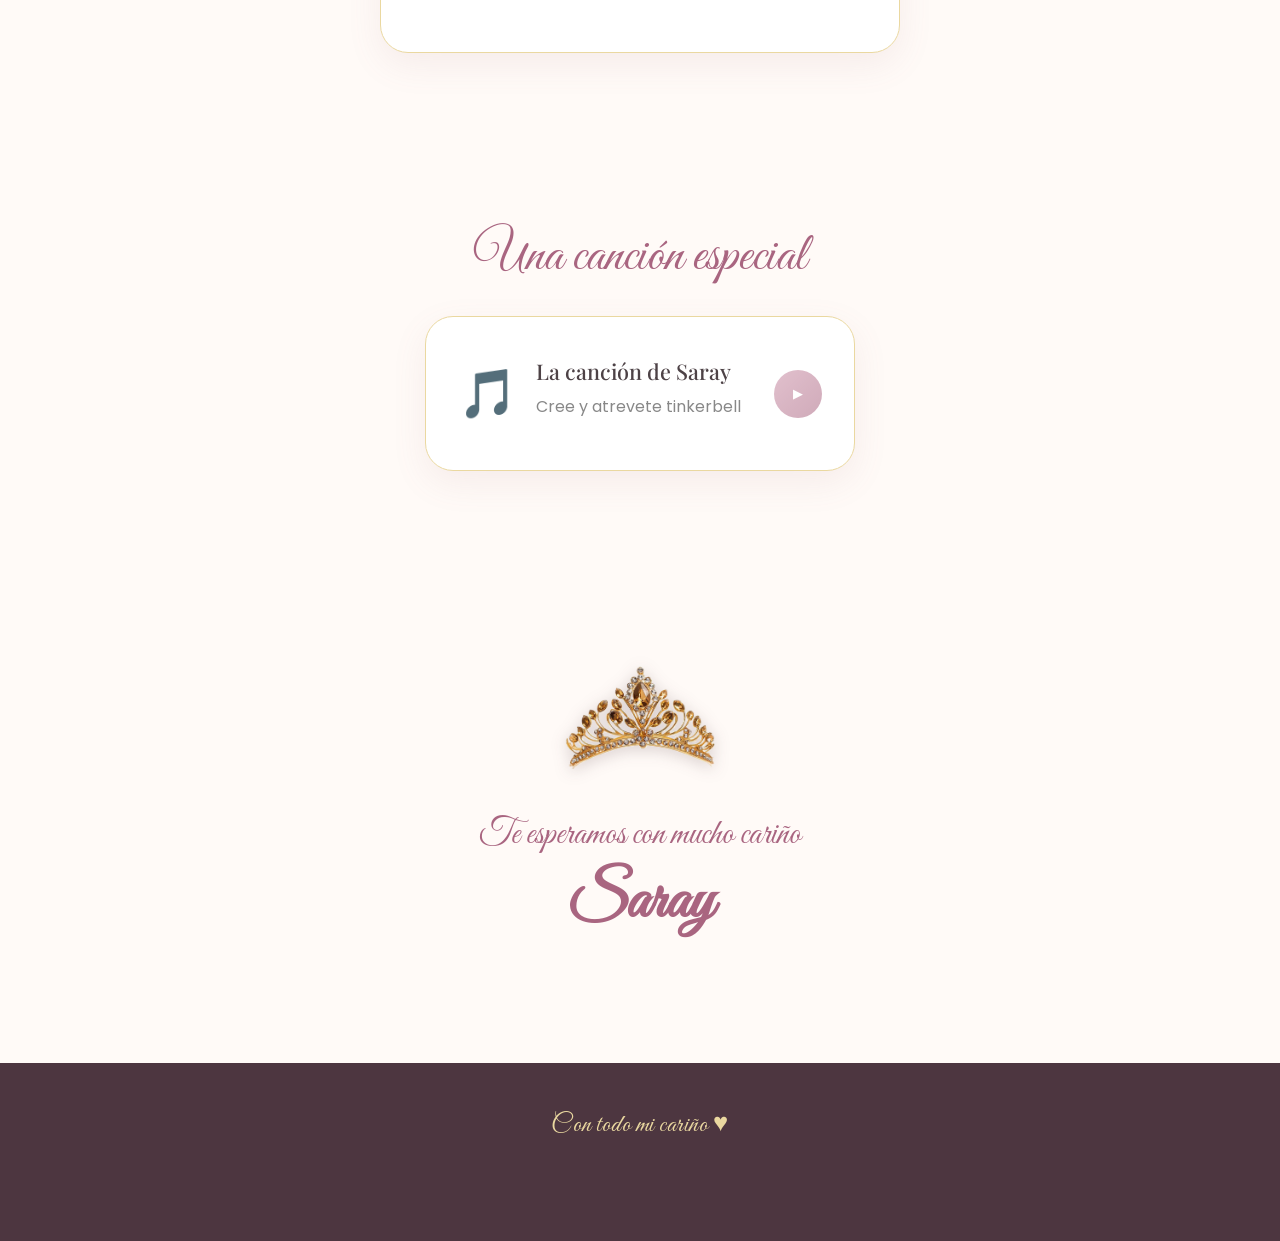
==== commit 87c0e6d7: "cambios" ====
--- a/index.html
+++ b/index.html
@@ -319,21 +319,36 @@
 ===================================================== -->
 
       <section id="vestimenta" class="reveal">
+        <p class="script">Ayúdanos a lucir elegantes</p>
+
         <h2 class="section-title">Código de vestimenta</h2>
 
         <div class="dress-card">
-          <div class="dress-icon">👗</div>
-
-          <h3>Vestimenta formal</h3>
-
-          <p>
-            Para esta celebración pedimos vestimenta formal. El color
-            <strong>rosado</strong> está reservado para Saray, así que te
-            pedimos amablemente evitarlo en tu atuendo. ¡Gracias por ayudarnos
-            a hacer este día aún más especial!
-          </p>
-
-          <span class="dress-swatch"></span>
+          <div class="dress-types">
+            <div class="dress-type">
+              <div class="dress-icon">🤵</div>
+              <h3>Caballeros</h3>
+              <p>Formal</p>
+            </div>
+
+            <span class="dress-divider"></span>
+
+            <div class="dress-type">
+              <div class="dress-icon">👗</div>
+              <h3>Damas</h3>
+              <p>Formal</p>
+            </div>
+          </div>
+
+          <div class="dress-note">
+            <span class="dress-swatch"></span>
+
+            <p>
+              El color <strong>rosado</strong> está reservado para Saray, así
+              que te pedimos amablemente evitarlo en tu atuendo. ¡Gracias por
+              ayudarnos a hacer este día aún más especial!
+            </p>
+          </div>
         </div>
       </section>
 
--- a/style.css
+++ b/style.css
@@ -1112,7 +1112,7 @@
 ================================ */
 
 .dress-card {
-  max-width: 430px;
+  max-width: 460px;
 
   margin: 25px auto;
 
@@ -1122,49 +1122,119 @@
 
   border-radius: 28px;
 
-  padding: 32px;
+  padding: 34px 32px;
 
   box-shadow: 0 12px 35px #9b657018;
 }
 
+.dress-types {
+  display: flex;
+
+  align-items: center;
+
+  justify-content: center;
+
+  gap: 22px;
+
+  margin-bottom: 26px;
+}
+
+.dress-type {
+  flex: 1;
+
+  max-width: 150px;
+}
+
 .dress-icon {
-  font-size: 3rem;
-
-  margin-bottom: 12px;
-}
-
-.dress-card h3 {
+  font-size: 2.6rem;
+
+  margin-bottom: 8px;
+}
+
+.dress-type h3 {
   font:
-    500 1.35rem "Playfair Display",
+    500 1.15rem "Playfair Display",
     serif;
 
-  margin: 8px 0;
-}
-
-.dress-card p {
-  color: #888;
-
-  line-height: 1.7;
-
-  margin-bottom: 18px;
-}
-
-.dress-card p strong {
+  margin: 0 0 2px;
+}
+
+.dress-type p {
+  color: var(--gold);
+
+  font-size: 0.72rem;
+
+  text-transform: uppercase;
+
+  letter-spacing: 2px;
+
+  font-weight: 600;
+
+  margin: 0;
+}
+
+.dress-divider {
+  width: 1px;
+
+  height: 60px;
+
+  background: linear-gradient(to bottom, transparent, #ead8a0, transparent);
+
+  flex-shrink: 0;
+}
+
+.dress-note {
+  display: flex;
+
+  align-items: center;
+
+  gap: 16px;
+
+  text-align: left;
+
+  background: var(--rose-soft);
+
+  border-radius: 18px;
+
+  padding: 18px 20px;
+}
+
+.dress-note p {
+  color: #7a6670;
+
+  line-height: 1.65;
+
+  font-size: 0.92rem;
+
+  margin: 0;
+}
+
+.dress-note p strong {
   color: var(--rose-dark);
 }
 
 .dress-swatch {
-  display: inline-block;
-
-  width: 34px;
-
-  height: 34px;
+  flex-shrink: 0;
+
+  width: 40px;
+
+  height: 40px;
 
   border-radius: 50%;
 
   background: linear-gradient(145deg, var(--rose), var(--rose-dark));
 
-  box-shadow: 0 6px 16px #a9658044;
+  box-shadow:
+    0 6px 16px #a9658044,
+    inset 0 0 0 3px #ffffff55;
+}
+
+@media (max-width: 420px) {
+  .dress-note {
+    flex-direction: column;
+
+    text-align: center;
+  }
 }
 
 /* ===============================
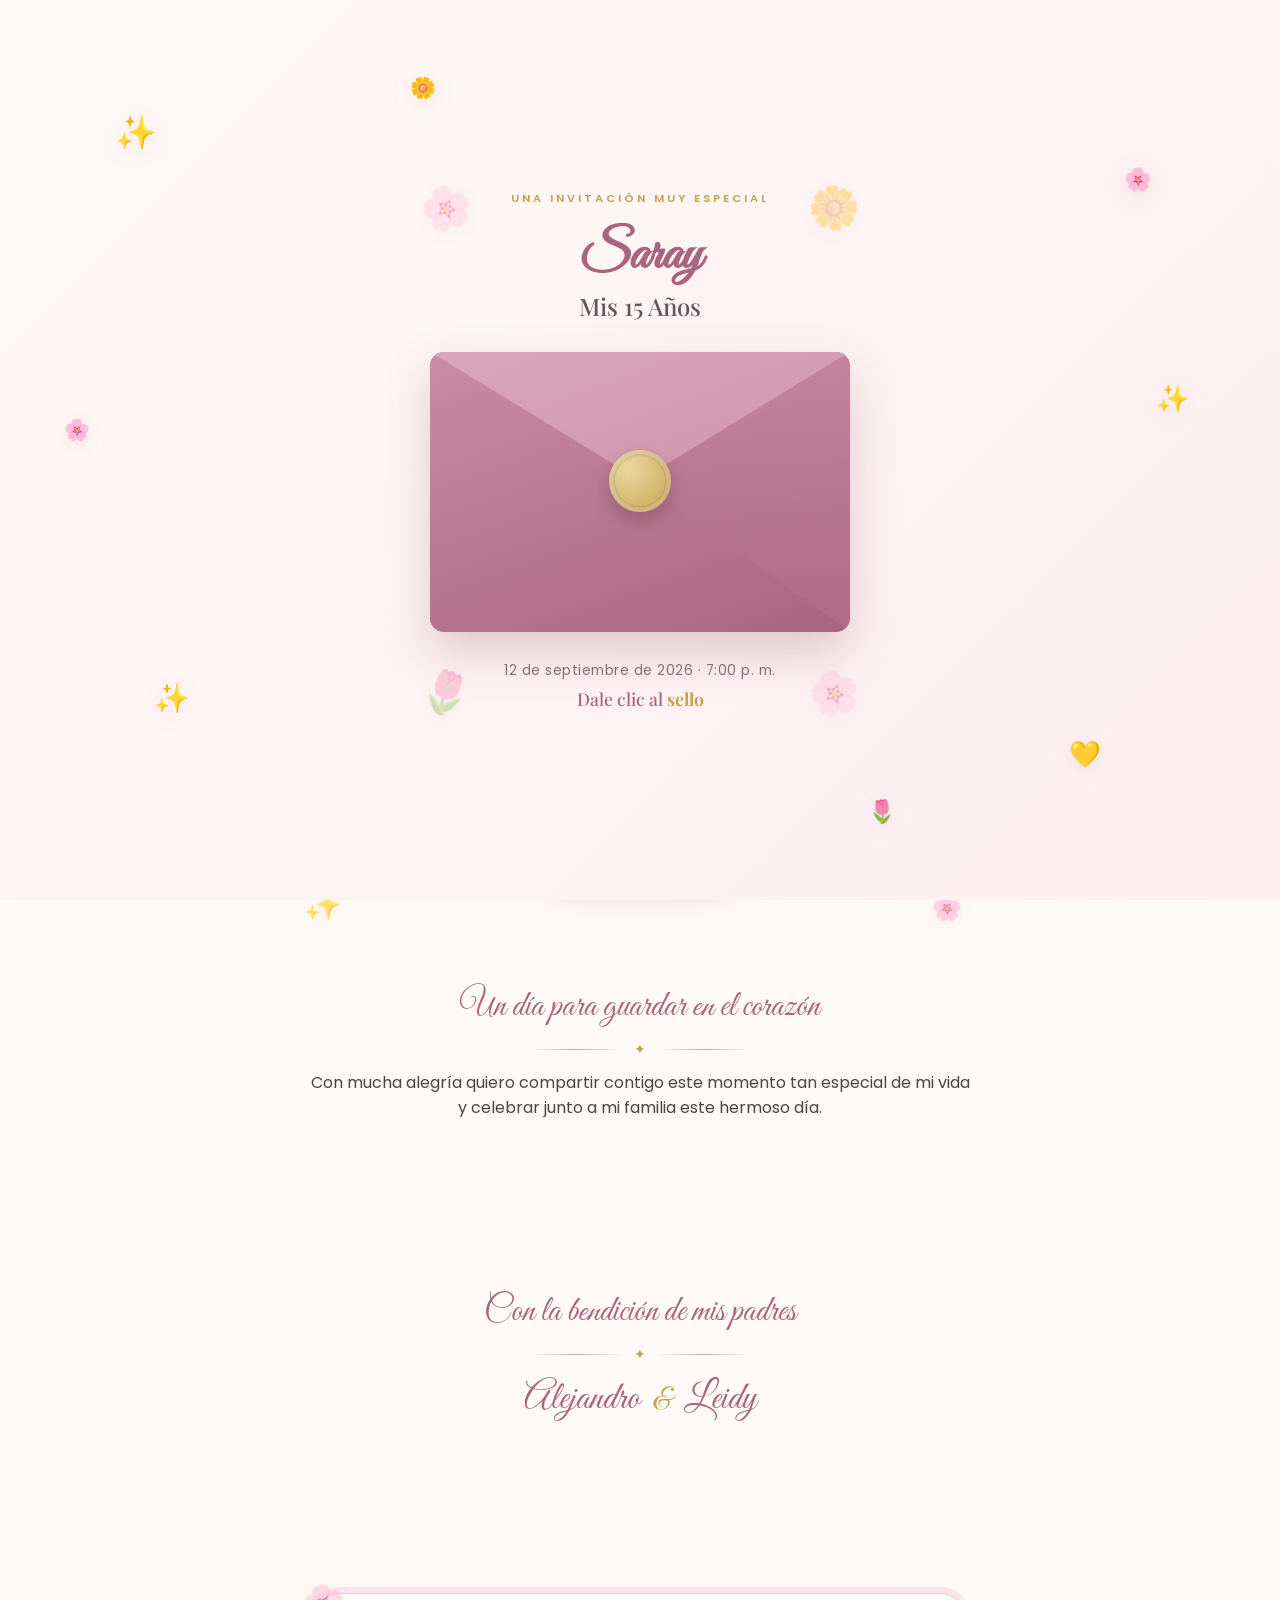
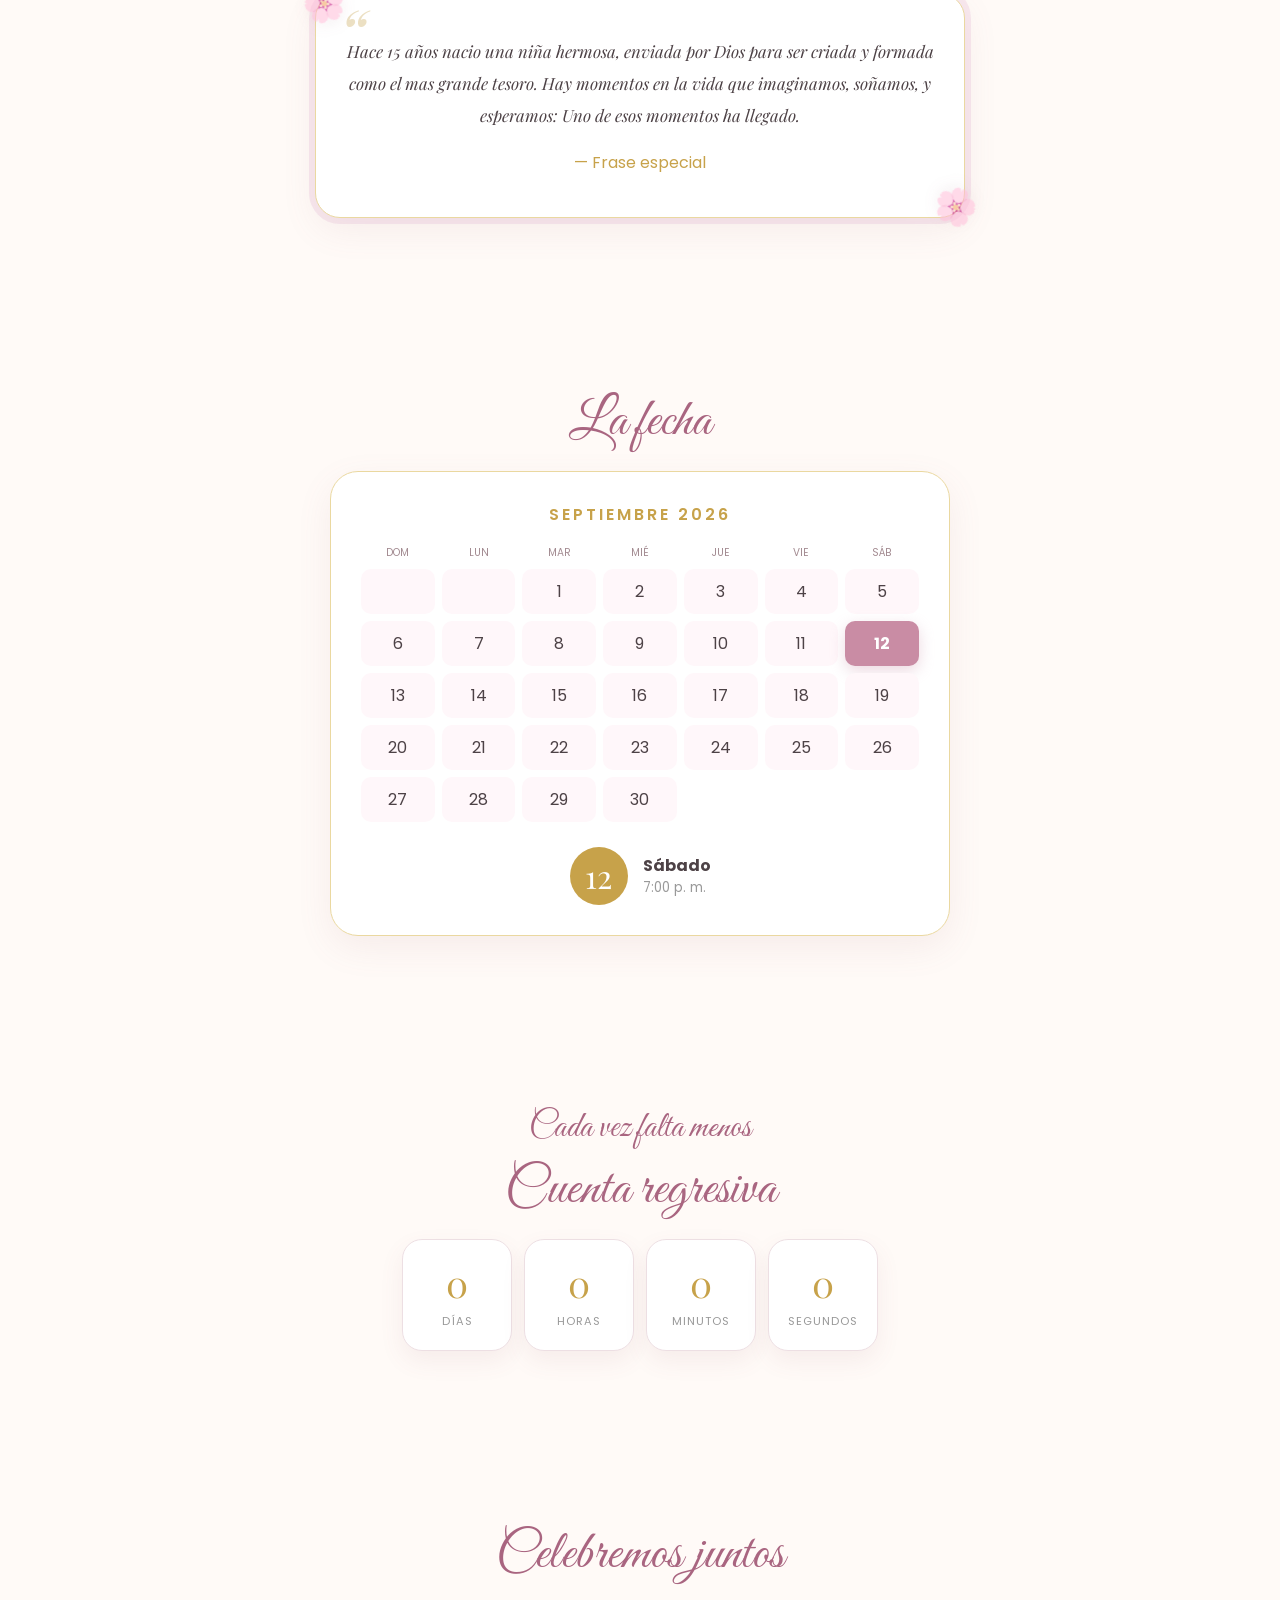
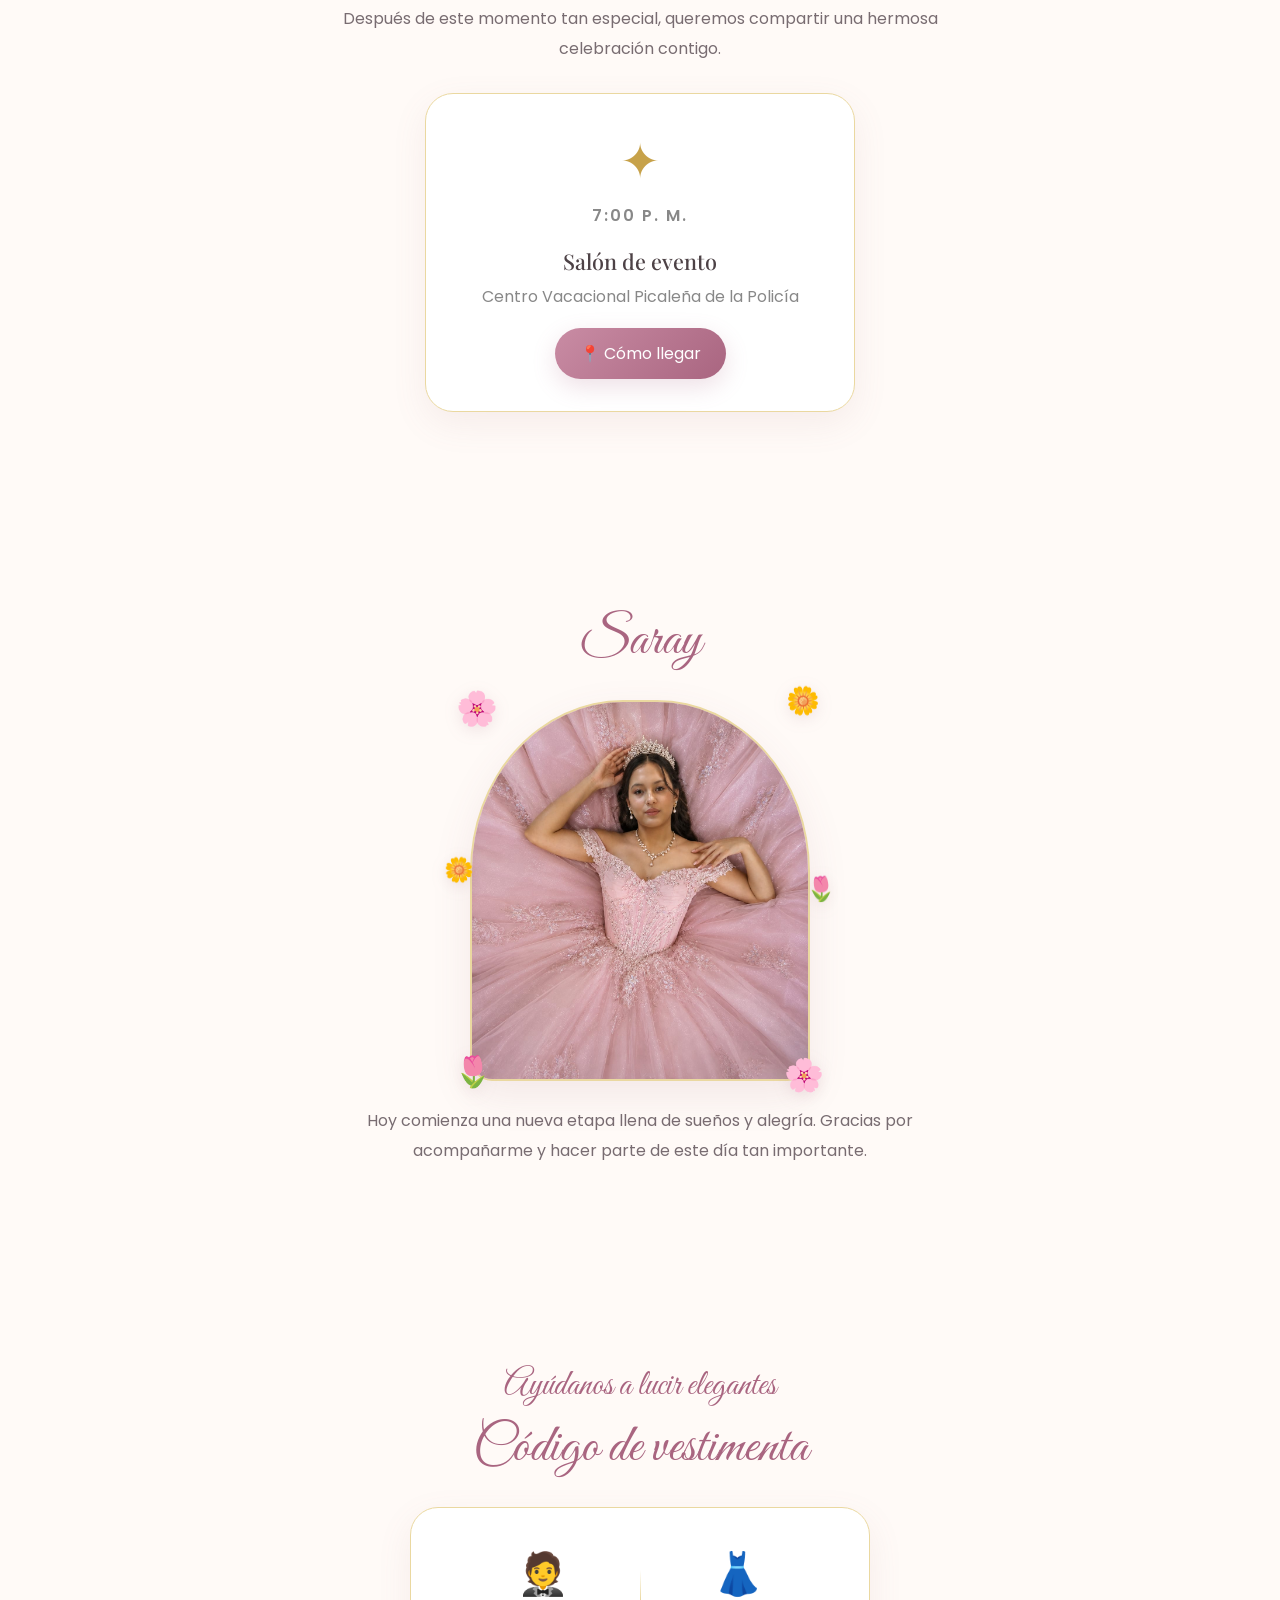
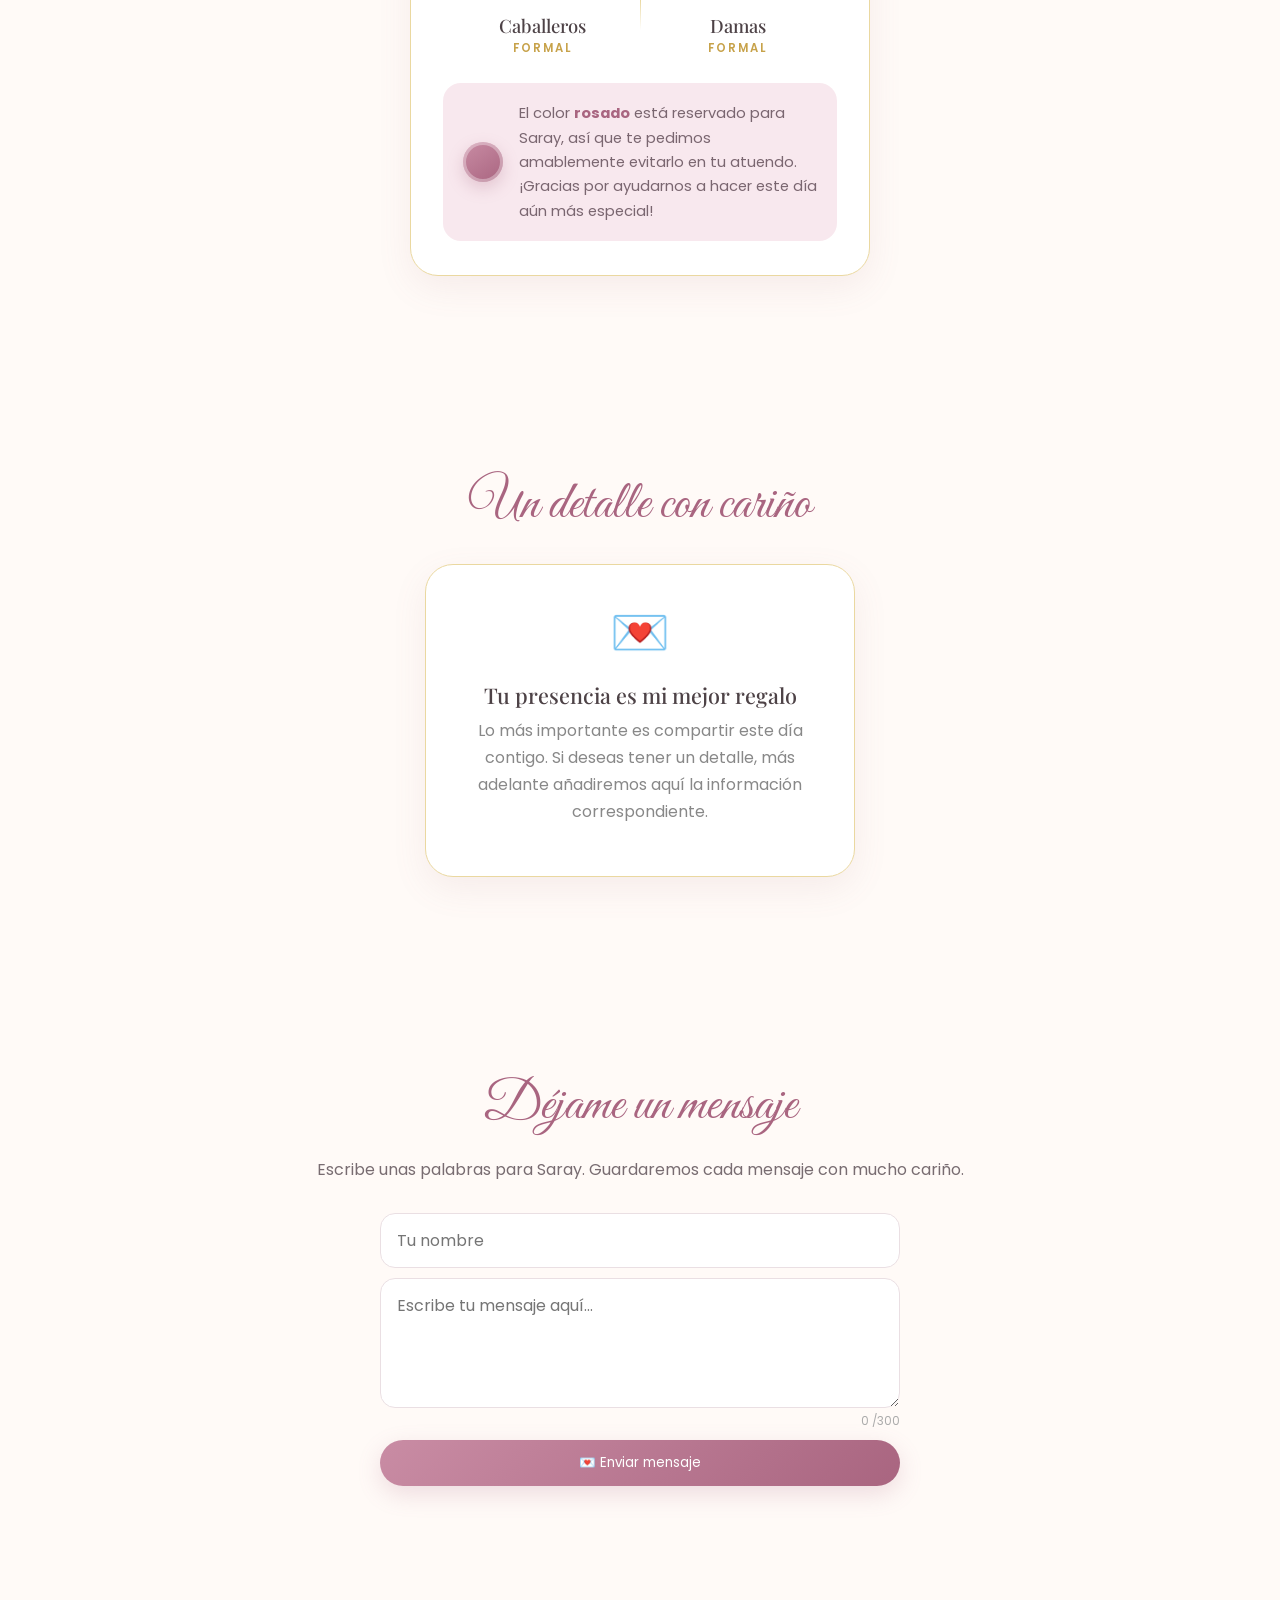
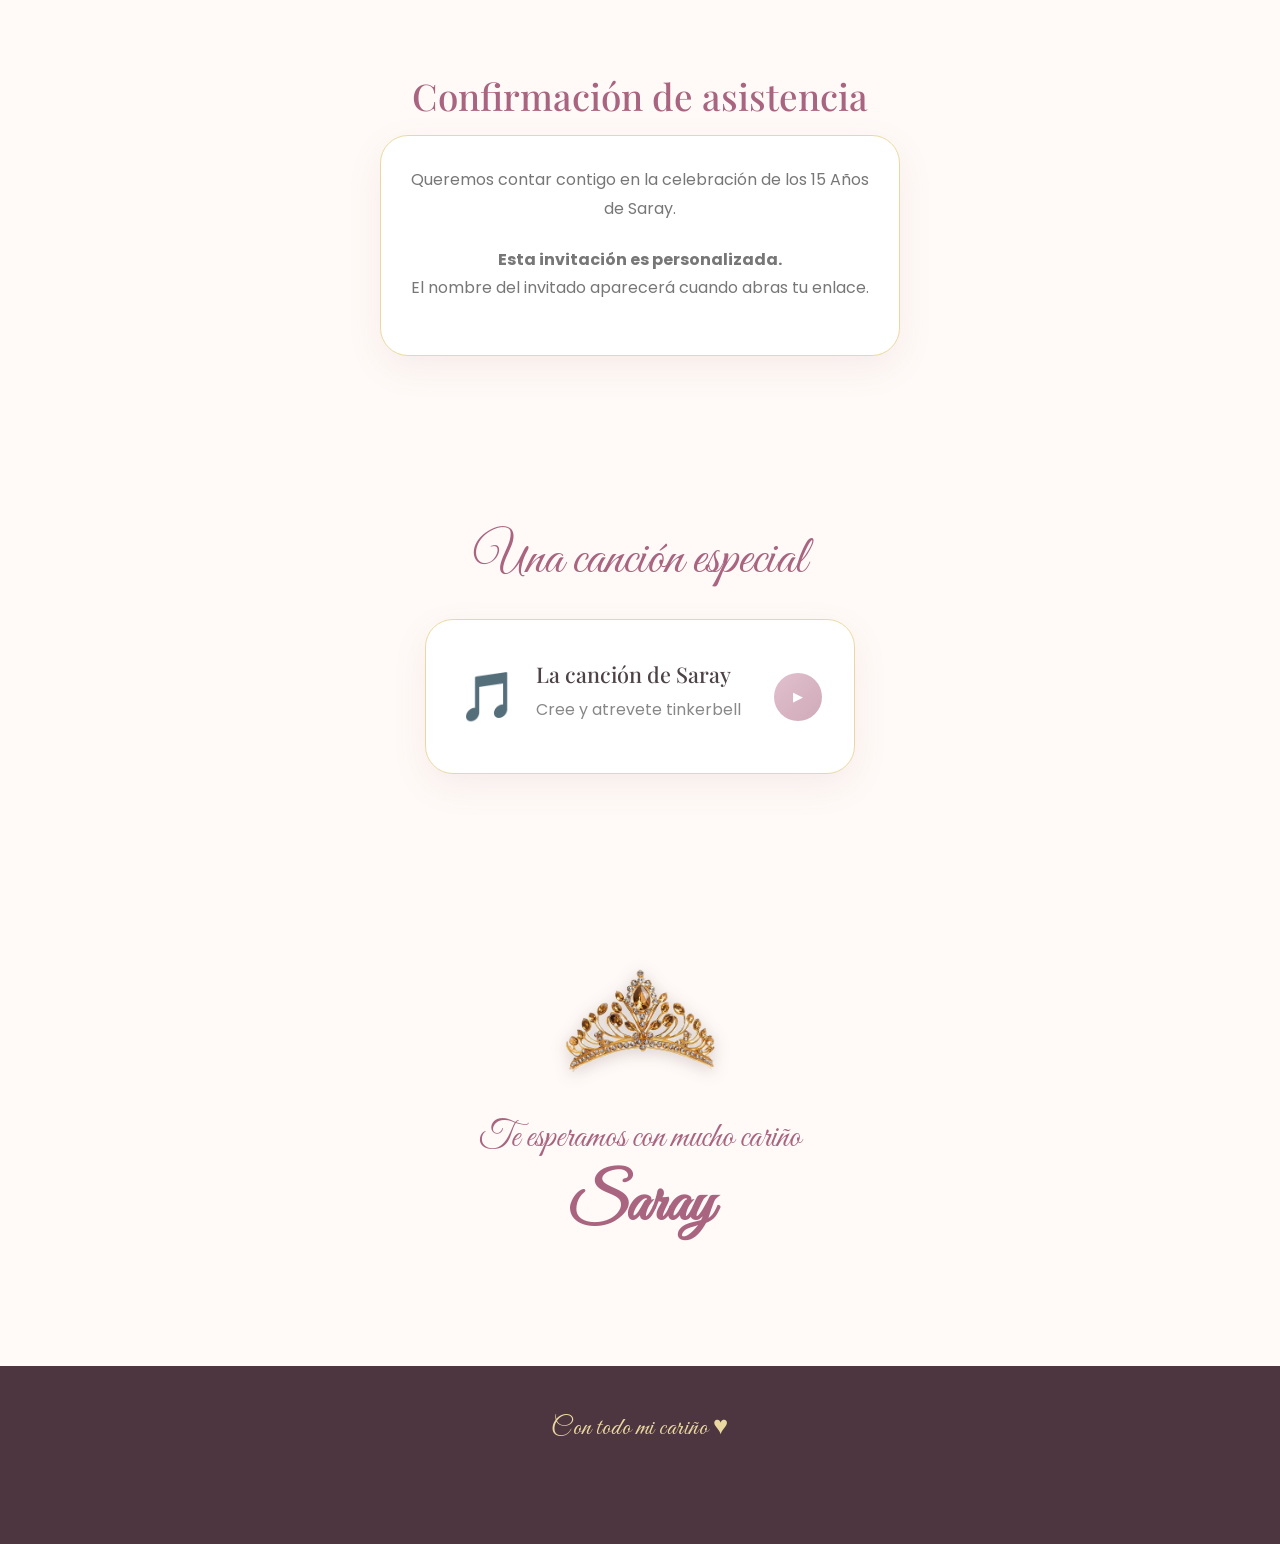
==== commit ecce75aa: "cambios" ====
--- a/index.html
+++ b/index.html
@@ -126,6 +126,24 @@
       </section>
 
       <!-- =====================================================
+     PADRES
+===================================================== -->
+
+      <section class="parents reveal">
+        <p class="script">Con la bendición de mis padres</p>
+
+        <div class="ornament">
+          <span></span>
+          <em>✦</em>
+          <span></span>
+        </div>
+
+        <p class="parents-names">
+          Alejandro <span class="amp">&amp;</span> Leidy
+        </p>
+      </section>
+
+      <!-- =====================================================
      FRASE
 ===================================================== -->
 
--- a/style.css
+++ b/style.css
@@ -748,6 +748,32 @@
   margin: auto;
 }
 
+.parents {
+  max-width: 500px;
+
+  margin: auto;
+}
+
+.parents .ornament {
+  color: var(--rose-dark);
+}
+
+.parents-names {
+  font:
+    2.4rem "Great Vibes",
+    cursive;
+
+  color: var(--rose-dark);
+}
+
+.parents-names .amp {
+  color: var(--gold);
+
+  font-size: 1.9rem;
+
+  margin: 0 6px;
+}
+
 .intro-decor {
   position: absolute;
 
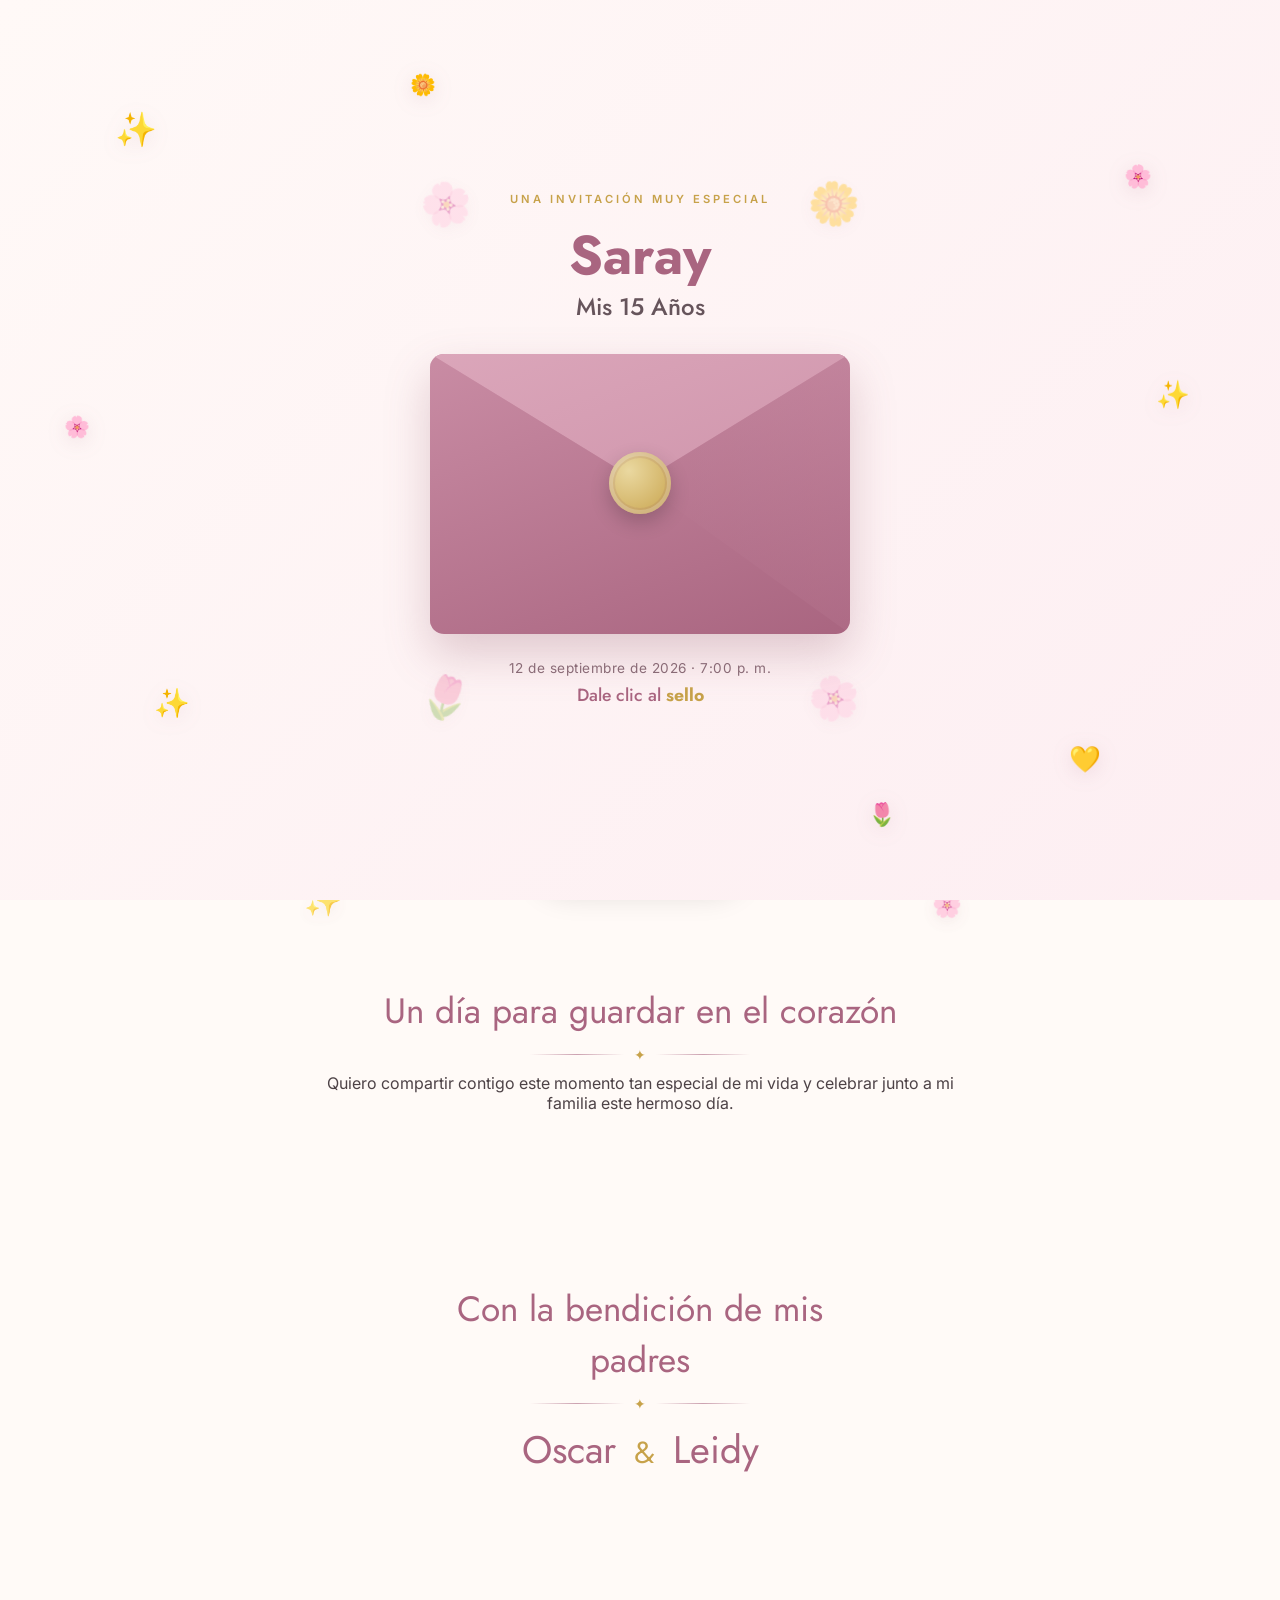
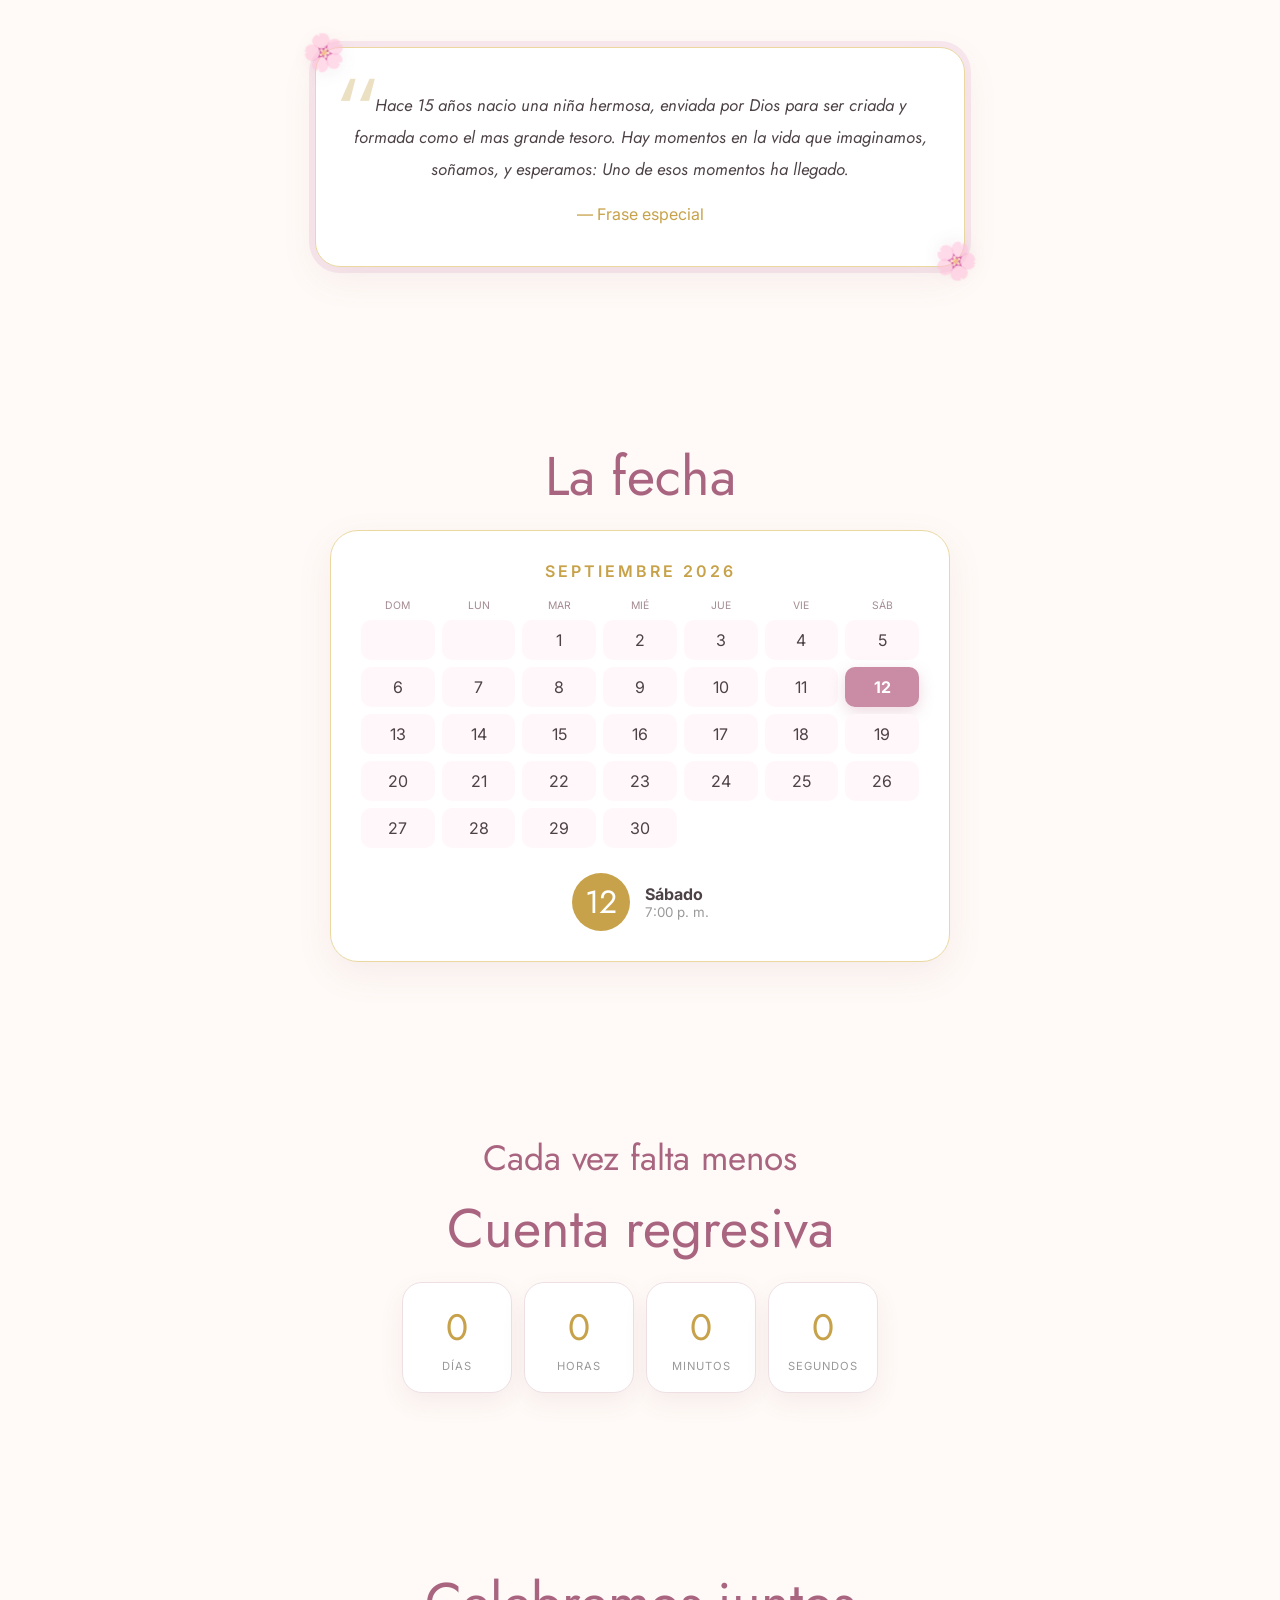
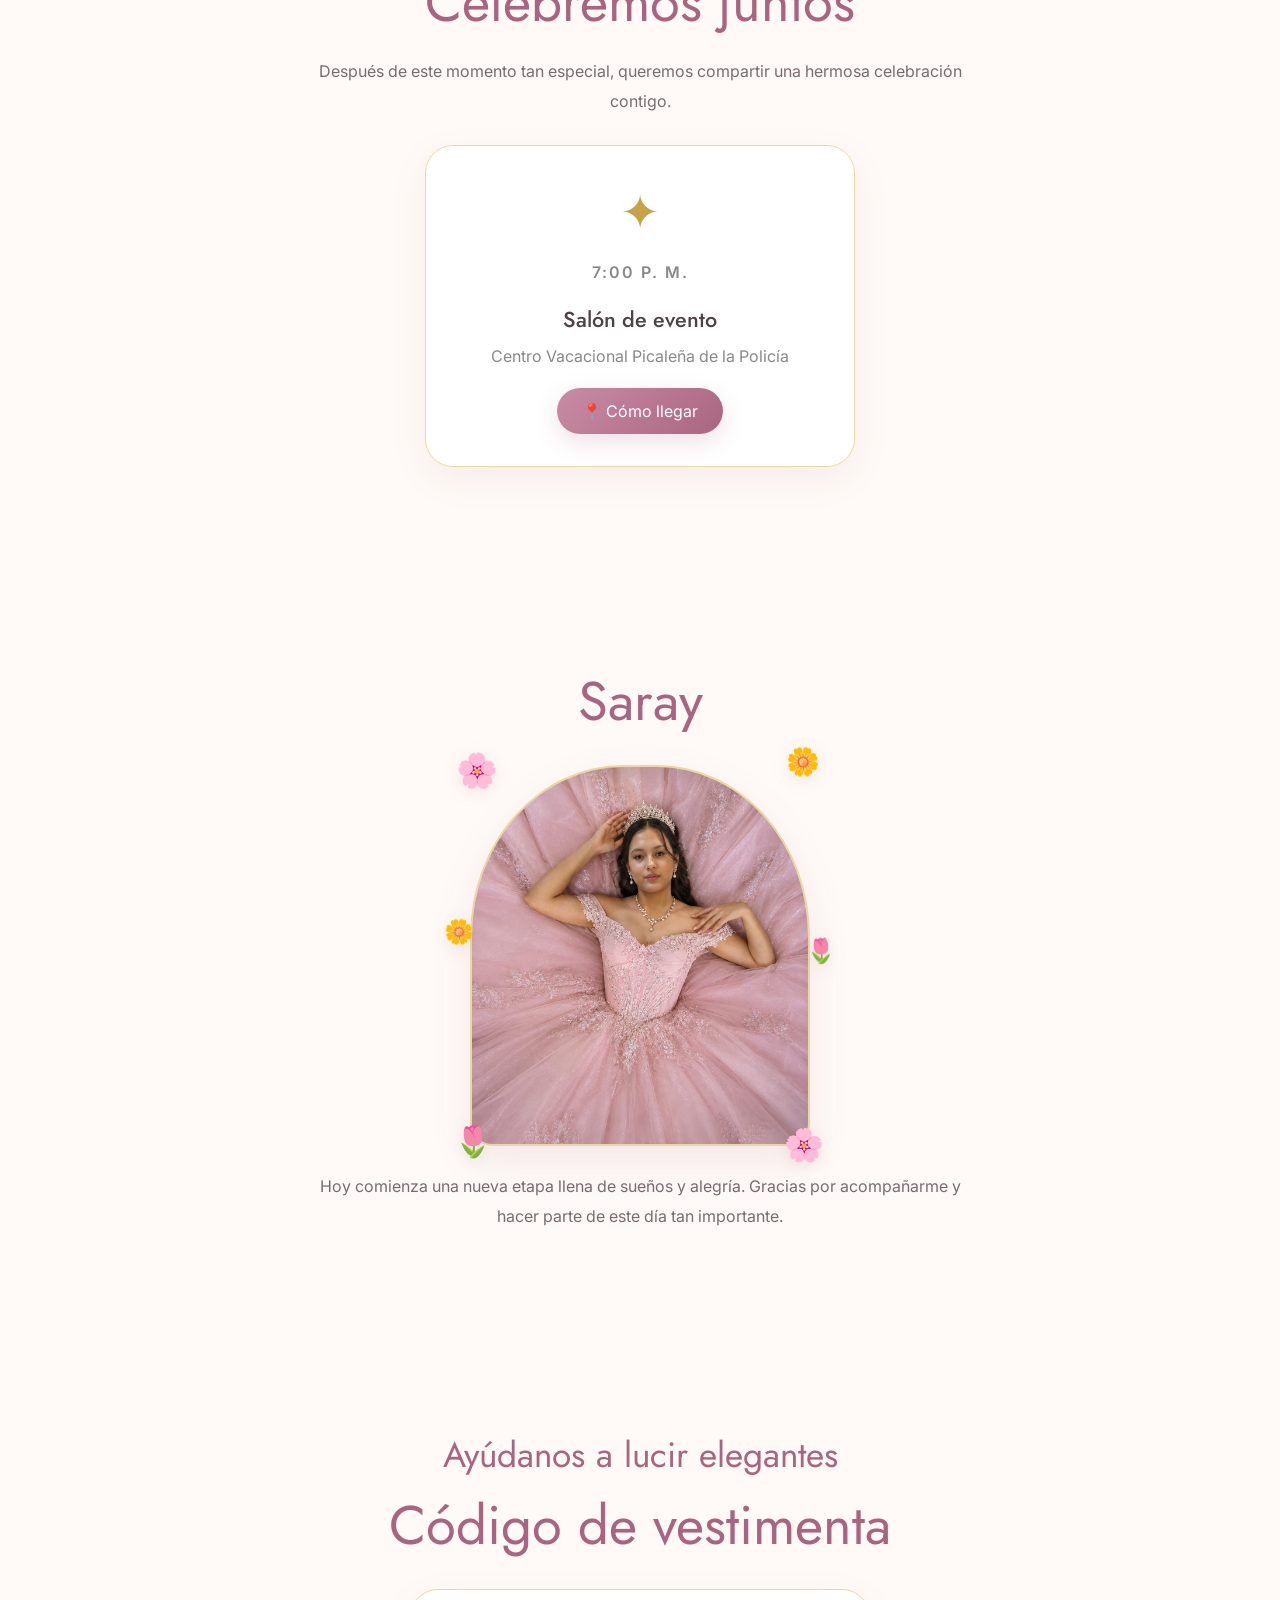
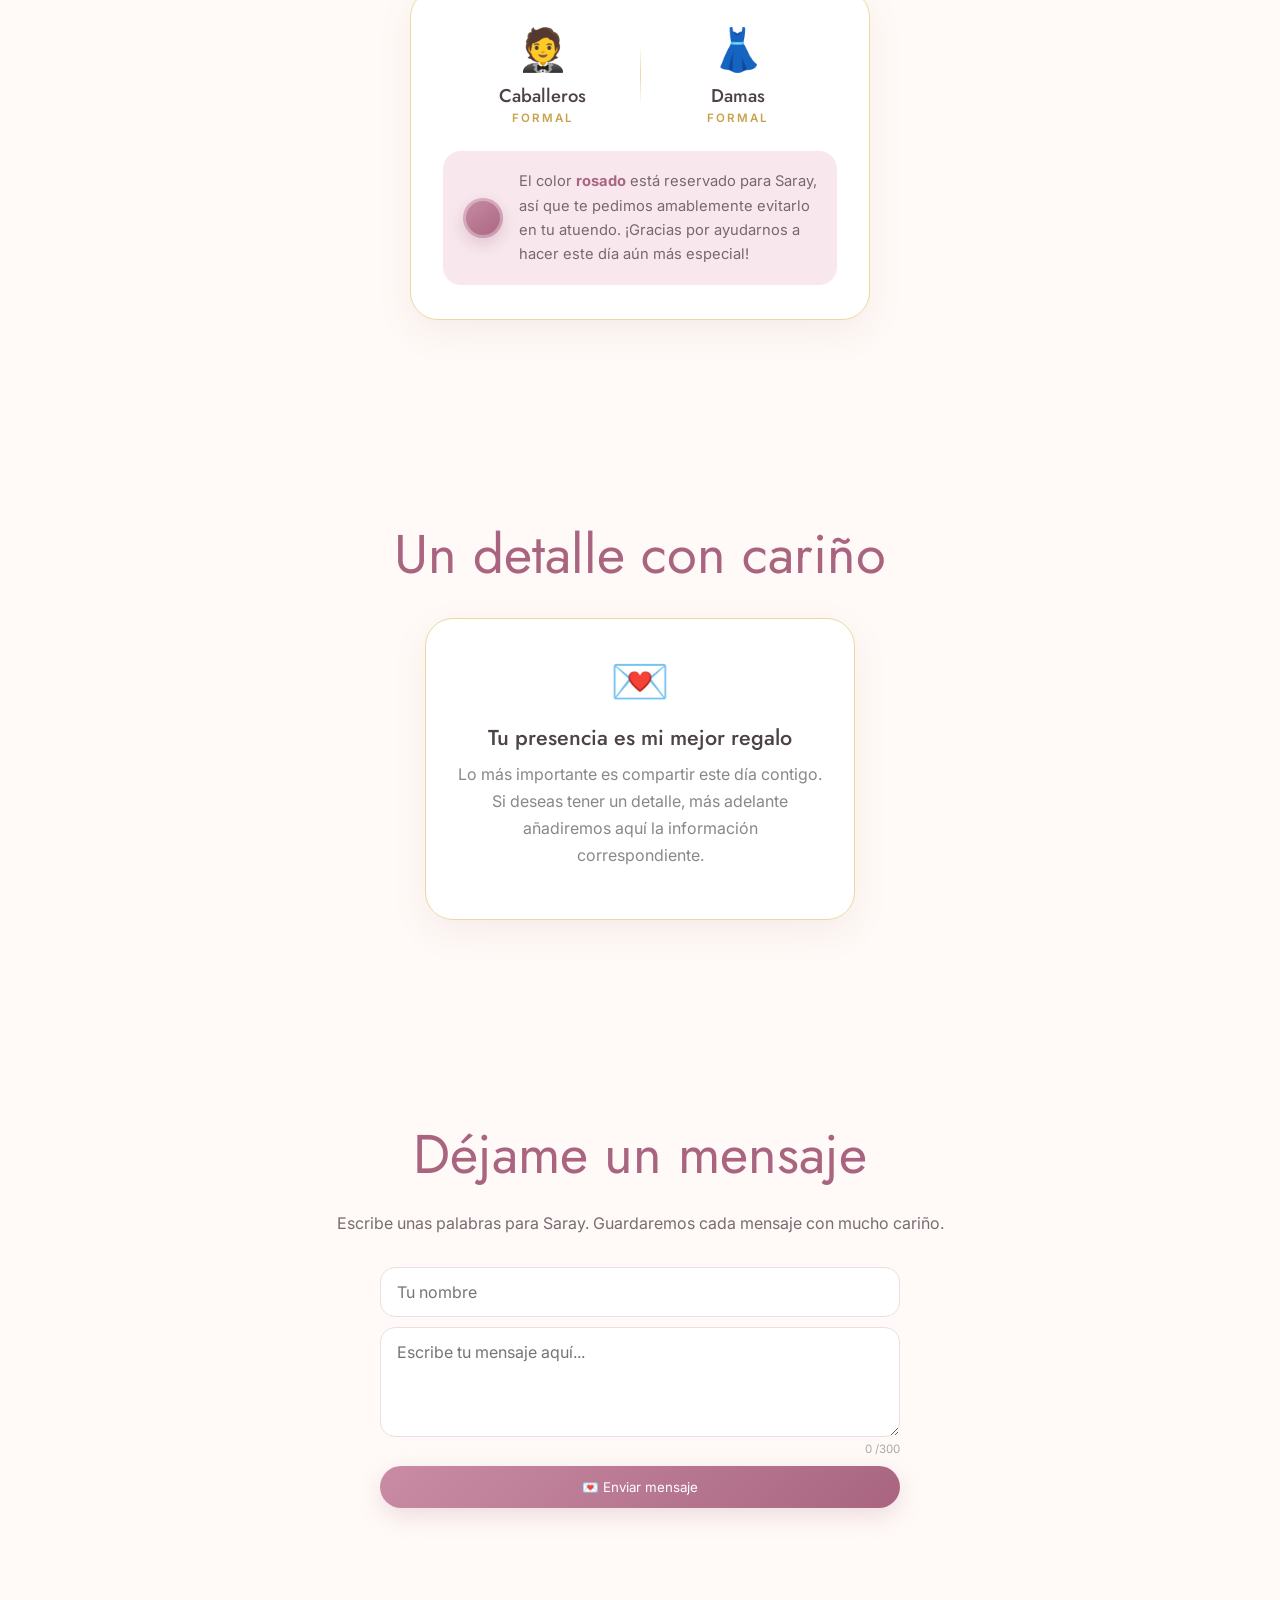
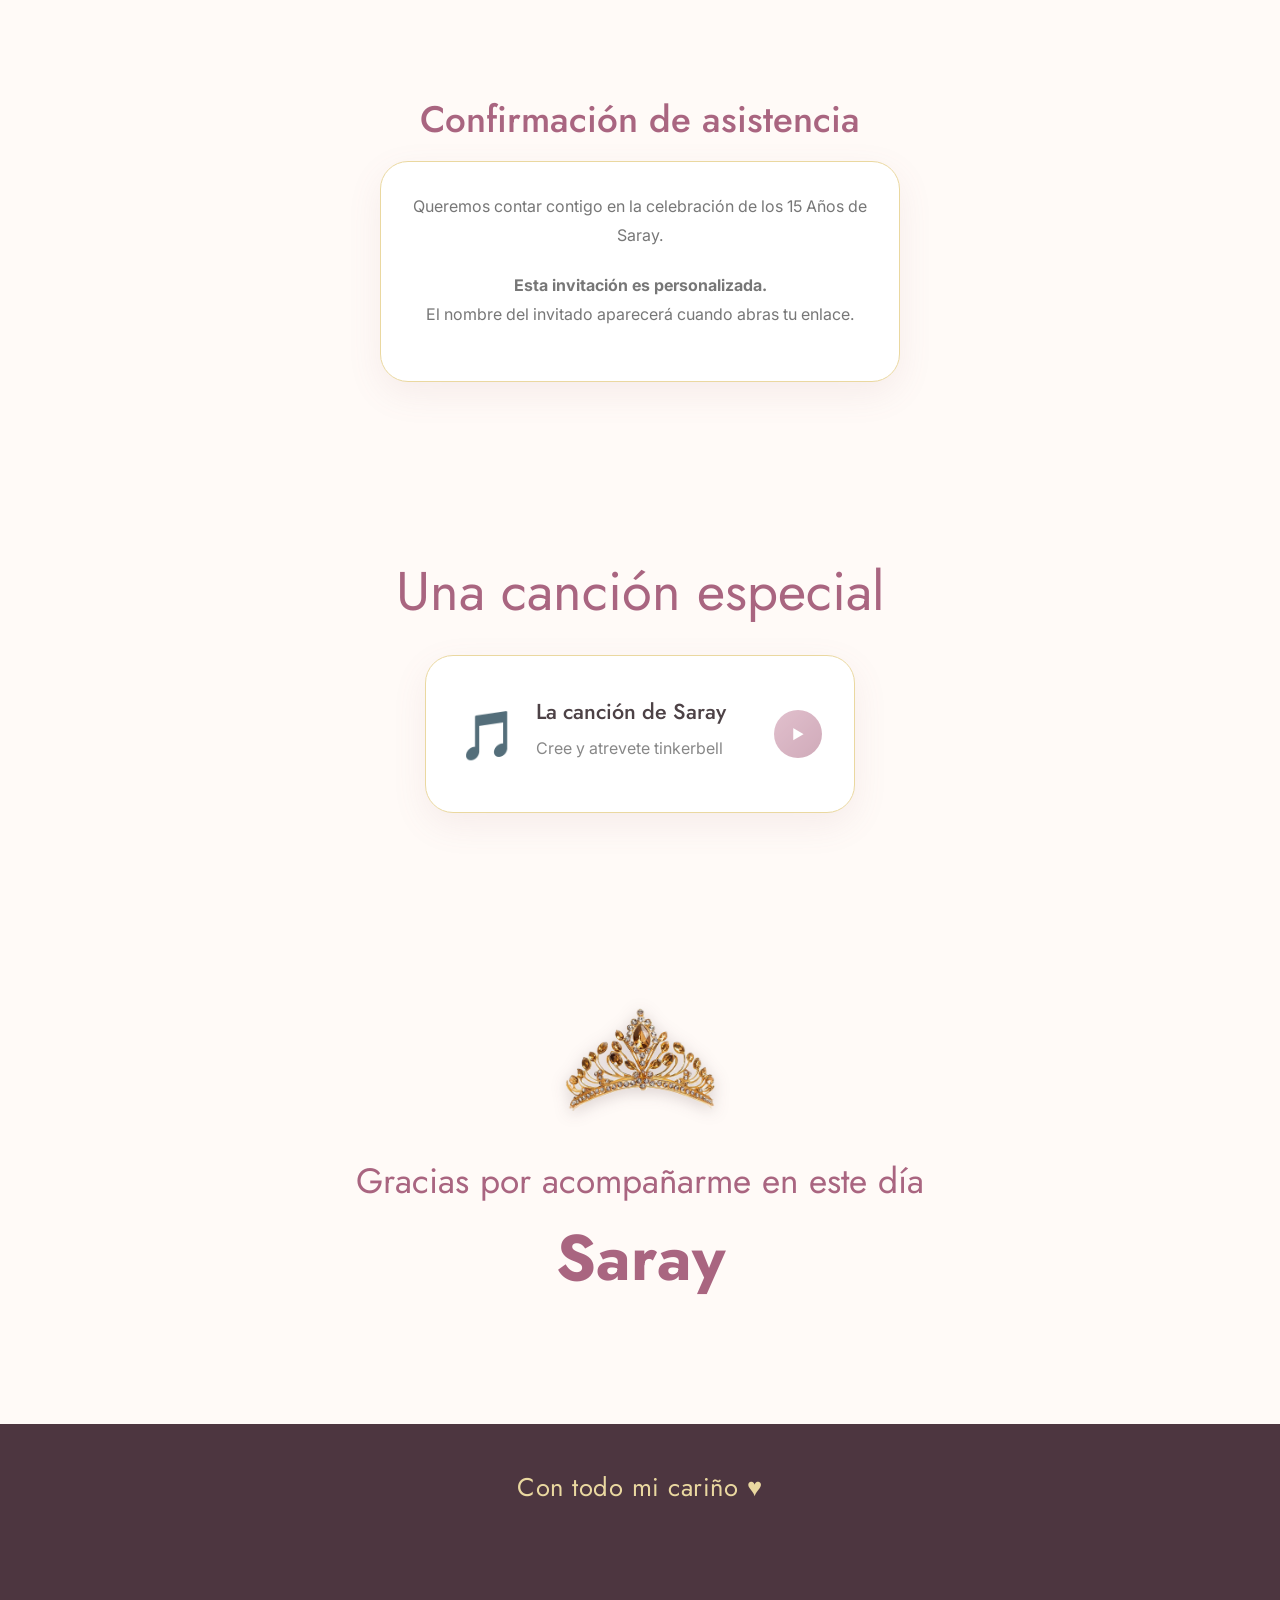
==== commit 5f7931bc: "cambios" ====
--- a/index.html
+++ b/index.html
@@ -12,7 +12,7 @@
     <link rel="preconnect" href="https://fonts.gstatic.com" crossorigin />
 
     <link
-      href="https://fonts.googleapis.com/css2?family=Great+Vibes&family=Playfair+Display:wght@400;500;600&family=Poppins:wght@300;400;500;600&display=swap"
+      href="https://fonts.googleapis.com/css2?family=Jost:ital,wght@0,300;0,400;0,500;0,600;1,300;1,400;1,500&family=Inter:wght@300;400;500;600&display=swap"
       rel="stylesheet"
     />
   </head>
@@ -84,8 +84,6 @@
           <img src="multimedia/corona.png" alt="Corona" />
         </div>
 
-        <p class="eyebrow light">Con mucha alegría</p>
-
         <h1>Saray</h1>
 
         <div class="ornament">
@@ -120,7 +118,7 @@
         </div>
 
         <p>
-          Con mucha alegría quiero compartir contigo este momento tan especial
+          Quiero compartir contigo este momento tan especial
           de mi vida y celebrar junto a mi familia este hermoso día.
         </p>
       </section>
@@ -139,7 +137,7 @@
         </div>
 
         <p class="parents-names">
-          Alejandro <span class="amp">&amp;</span> Leidy
+          Oscar <span class="amp">&amp;</span> Leidy
         </p>
       </section>
 
@@ -464,7 +462,7 @@
           <img src="multimedia/corona.png" alt="Corona" />
         </div>
 
-        <p class="script">Te esperamos con mucho cariño</p>
+        <p class="script">Gracias por acompañarme en este día</p>
 
         <h2>Saray</h2>
       </section>
--- a/style.css
+++ b/style.css
@@ -22,7 +22,7 @@
 }
 
 body {
-  font-family: "Poppins", sans-serif;
+  font-family: "Inter", sans-serif;
 
   background: var(--cream);
 
@@ -382,8 +382,8 @@
   margin-top: 6px;
 
   font:
-    500 1.1rem "Playfair Display",
-    serif;
+    500 1.1rem "Jost",
+    sans-serif;
 
   color: var(--rose-dark);
 }
@@ -420,19 +420,19 @@
 
 .envelope-scene h1,
 .final-message h2 {
-  font-family: "Great Vibes", cursive;
+  font-family: "Jost", sans-serif;
 
   color: var(--rose-dark);
 }
 
 .hero h1 {
-  font-family: "Great Vibes", cursive;
+  font-family: "Jost", sans-serif;
 
   color: #fffaf7;
 }
 
 .envelope-scene h2 {
-  font-family: "Playfair Display", serif;
+  font-family: "Jost", sans-serif;
 
   font-weight: 500;
 
@@ -712,8 +712,8 @@
 
 .hero h2 {
   font:
-    500 clamp(1.5rem, 4vw, 2.5rem) "Playfair Display",
-    serif;
+    500 clamp(1.5rem, 4vw, 2.5rem) "Jost",
+    sans-serif;
 
   margin: 12px 0;
 
@@ -760,8 +760,8 @@
 
 .parents-names {
   font:
-    2.4rem "Great Vibes",
-    cursive;
+    2.4rem "Jost",
+    sans-serif;
 
   color: var(--rose-dark);
 }
@@ -805,8 +805,8 @@
 
 .script {
   font:
-    2.2rem "Great Vibes",
-    cursive;
+    2.2rem "Jost",
+    sans-serif;
 
   color: var(--rose-dark);
 
@@ -819,8 +819,8 @@
 
 .section-title {
   font:
-    3.4rem "Great Vibes",
-    cursive;
+    3.4rem "Jost",
+    sans-serif;
 
   color: var(--rose-dark);
 
@@ -895,16 +895,16 @@
   top: -5px;
 
   font:
-    6rem "Great Vibes",
-    cursive;
+    6rem "Jost",
+    sans-serif;
 
   color: #c7a24a55;
 }
 
 .quote-card p {
   font:
-    italic 1.05rem/1.9 "Playfair Display",
-    serif;
+    italic 1.05rem/1.9 "Jost",
+    sans-serif;
 }
 
 .signature {
@@ -1008,7 +1008,7 @@
 
   place-items: center;
 
-  font: 2rem "Playfair Display";
+  font: 2rem "Jost";
 }
 
 .event-date div {
@@ -1053,8 +1053,8 @@
   display: block;
 
   font:
-    2.3rem "Playfair Display",
-    serif;
+    2.3rem "Jost",
+    sans-serif;
 
   color: var(--gold);
 }
@@ -1102,7 +1102,7 @@
 .event-icon {
   color: var(--gold);
 
-  font-family: "Playfair Display", serif;
+  font-family: "Jost", sans-serif;
 }
 
 .event-time {
@@ -1117,8 +1117,8 @@
 .gift-card h3,
 .music-card h3 {
   font:
-    500 1.35rem "Playfair Display",
-    serif;
+    500 1.35rem "Jost",
+    sans-serif;
 
   margin: 8px 0;
 }
@@ -1179,8 +1179,8 @@
 
 .dress-type h3 {
   font:
-    500 1.15rem "Playfair Display",
-    serif;
+    500 1.15rem "Jost",
+    sans-serif;
 
   margin: 0 0 2px;
 }
@@ -1520,8 +1520,8 @@
 
 .inv-name {
   font:
-    2.4rem "Great Vibes",
-    cursive;
+    2.4rem "Jost",
+    sans-serif;
 
   color: var(--rose-dark);
 
@@ -1556,8 +1556,8 @@
 
 #confirmacion .section-title {
   font:
-    500 2.3rem "Playfair Display",
-    serif;
+    500 2.3rem "Jost",
+    sans-serif;
 
   color: var(--rose-dark);
 
@@ -1634,8 +1634,8 @@
 
 .footer-signature {
   font:
-    1.6rem "Great Vibes",
-    cursive;
+    1.6rem "Jost",
+    sans-serif;
 
   color: #ead8a0;
 
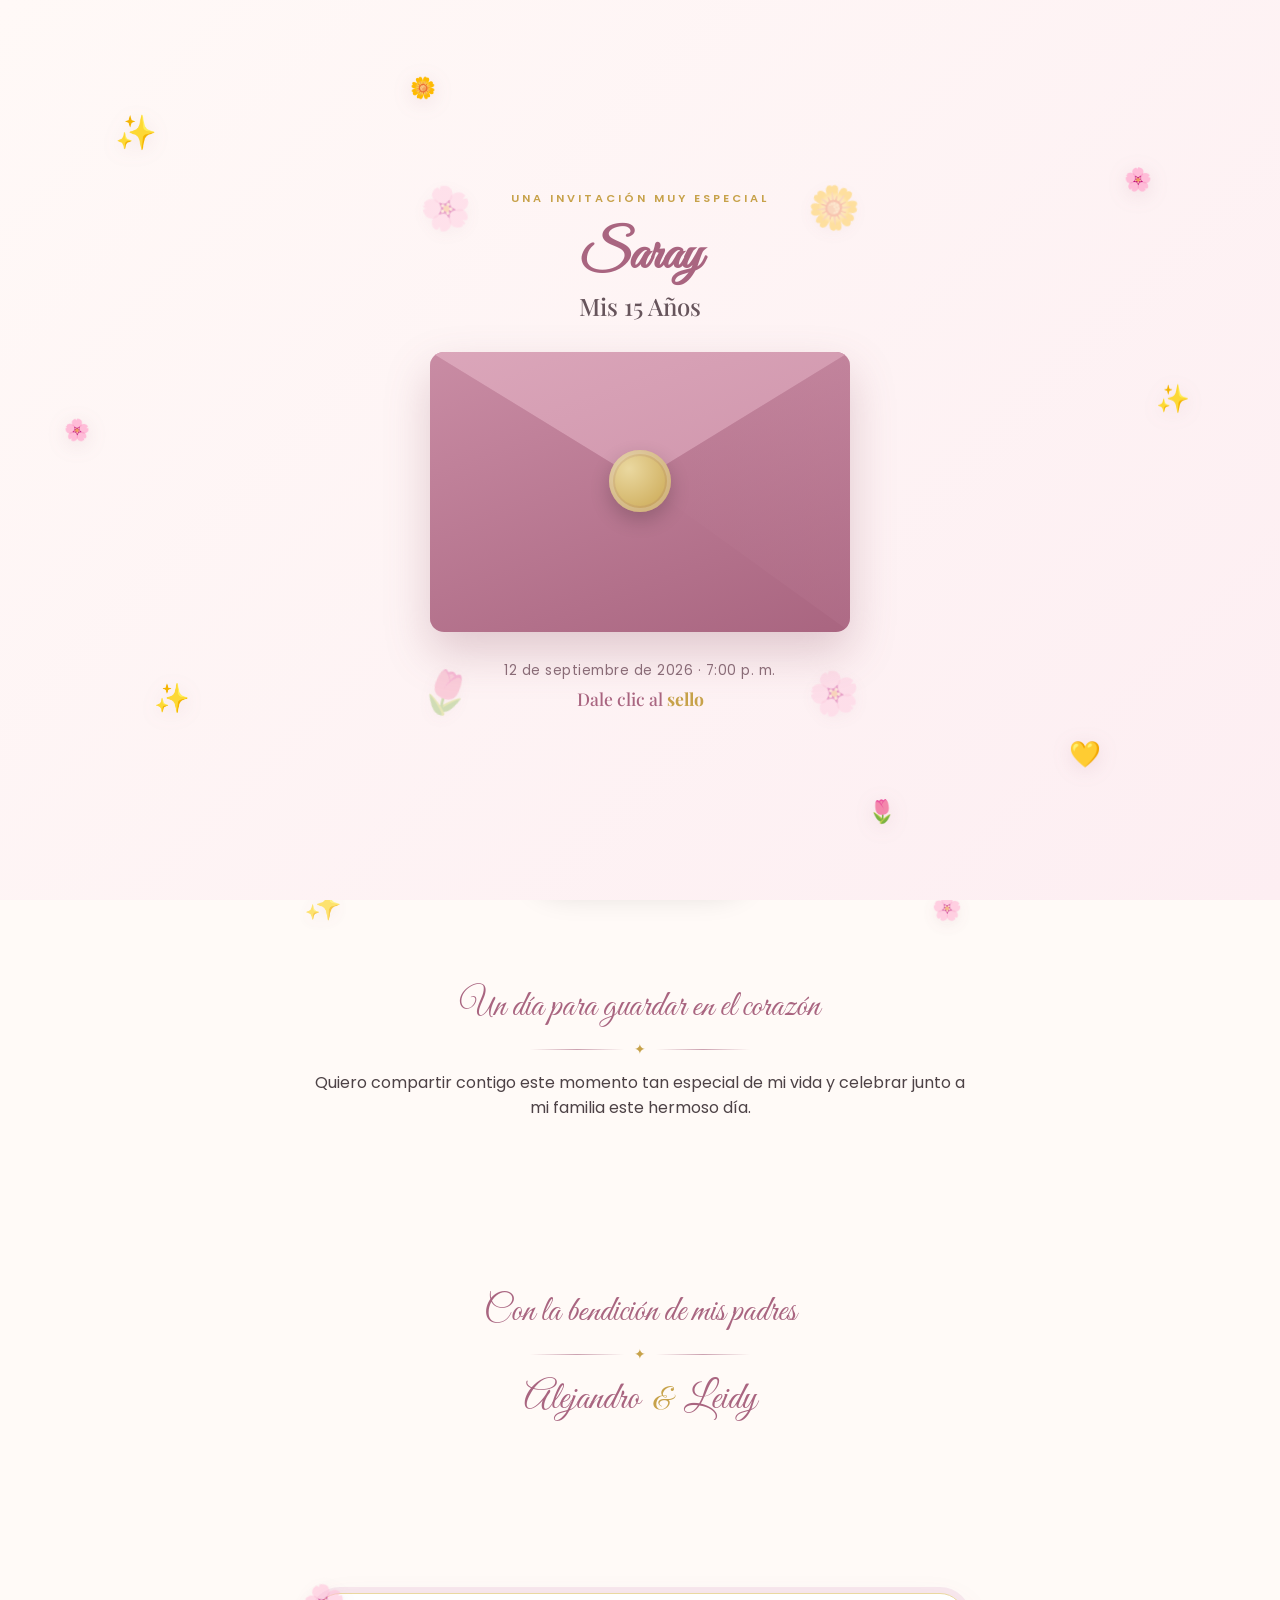
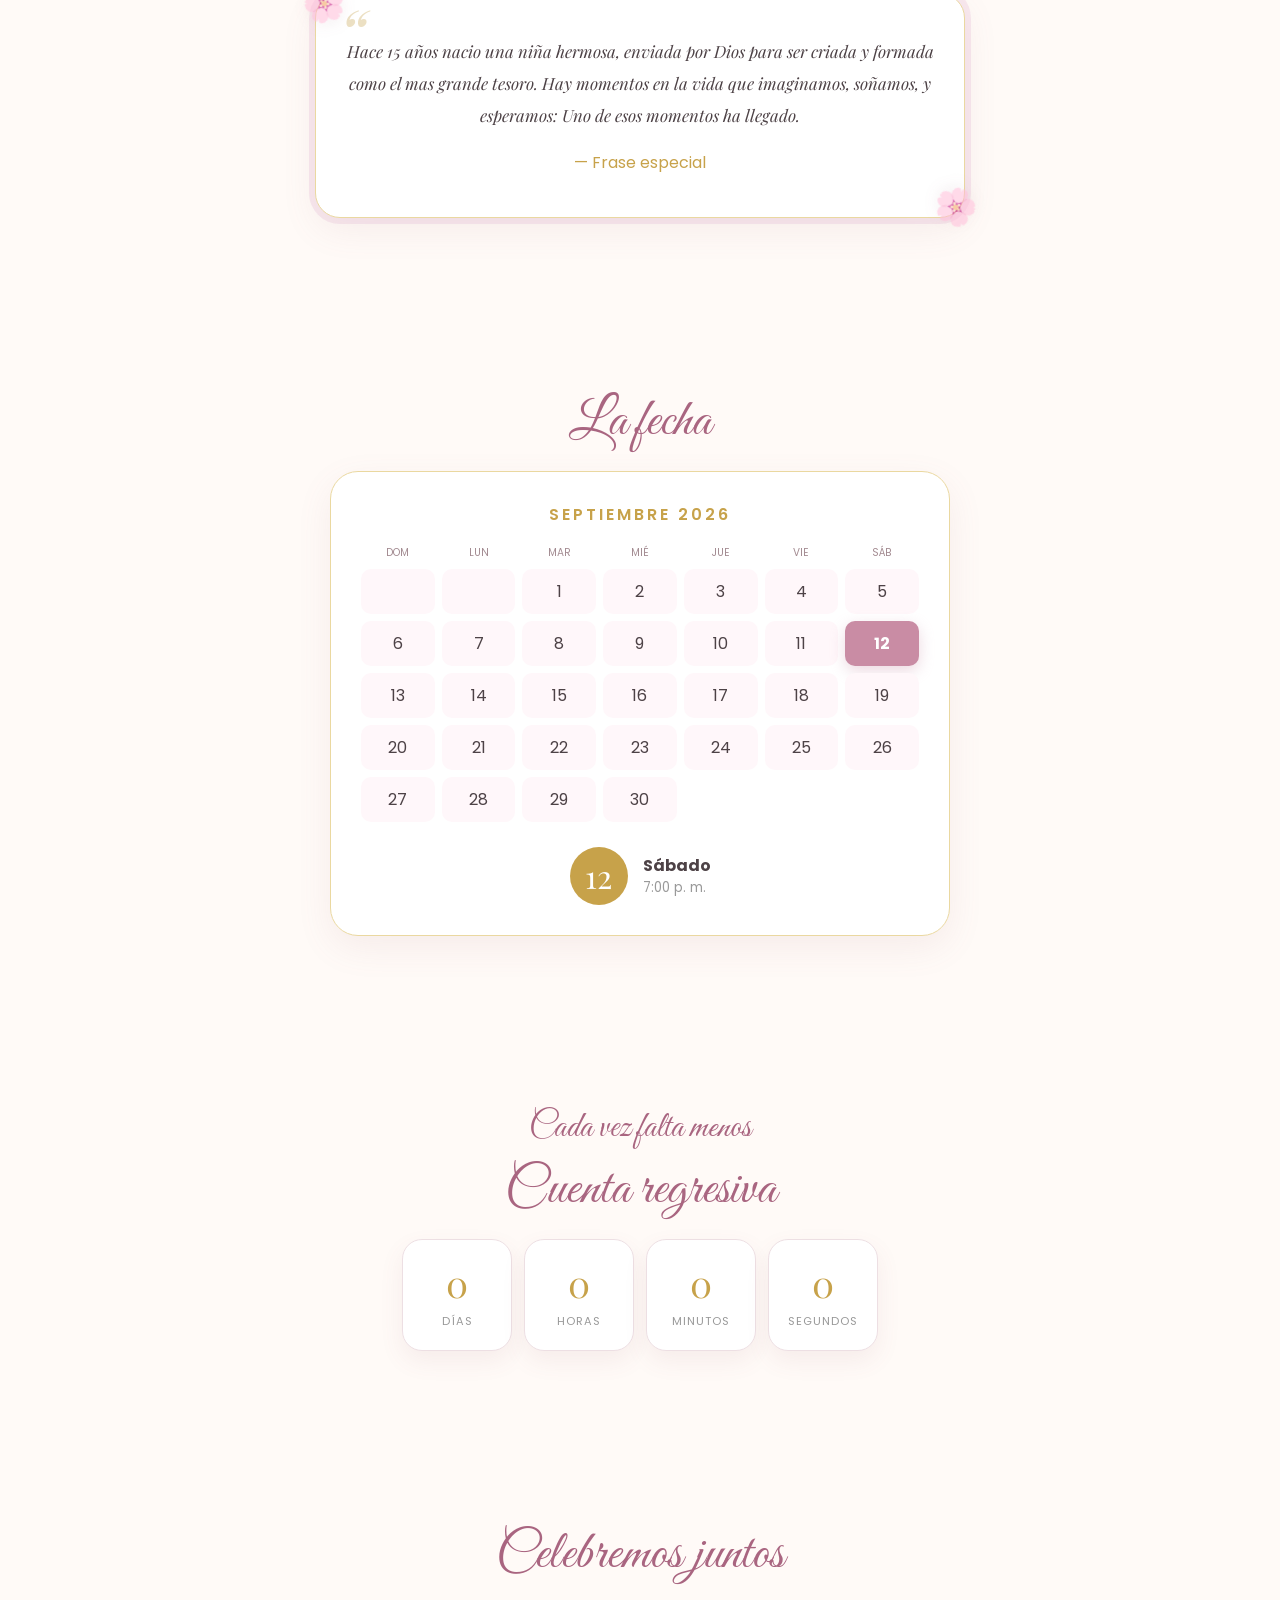
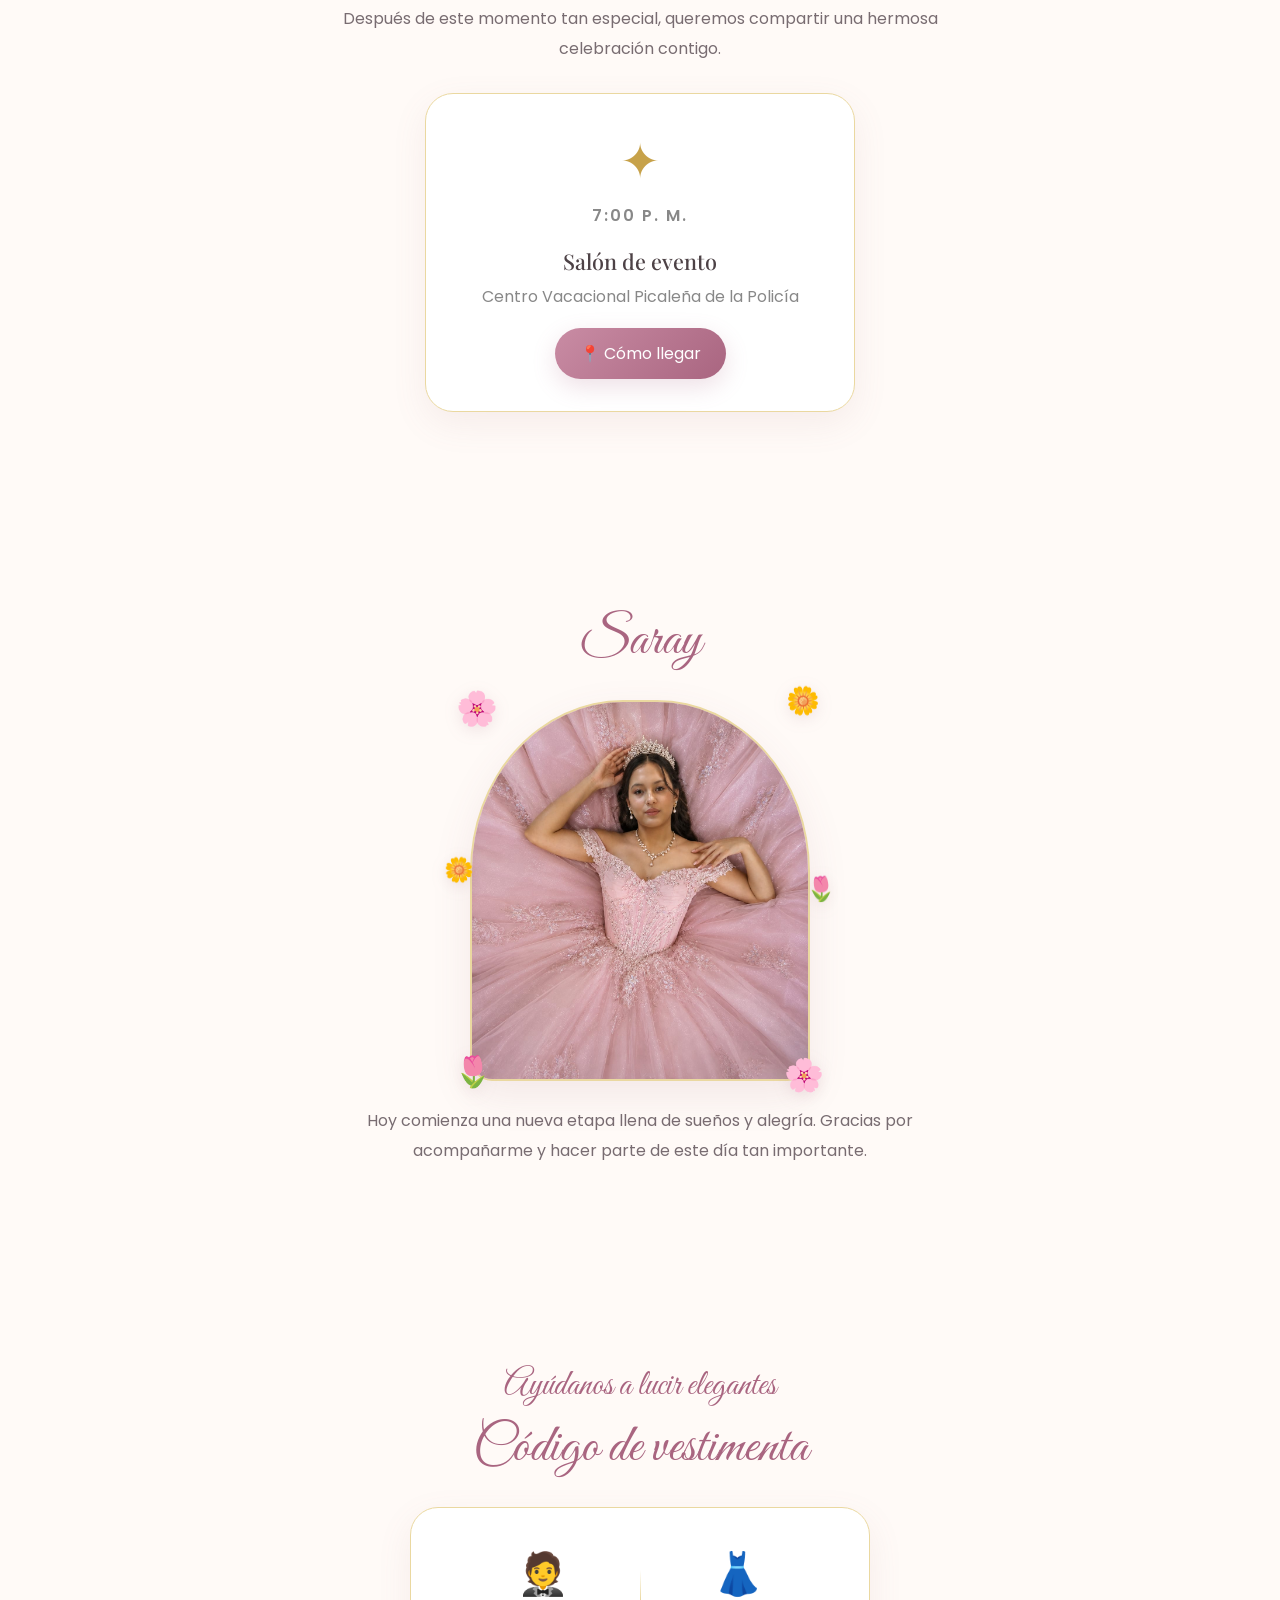
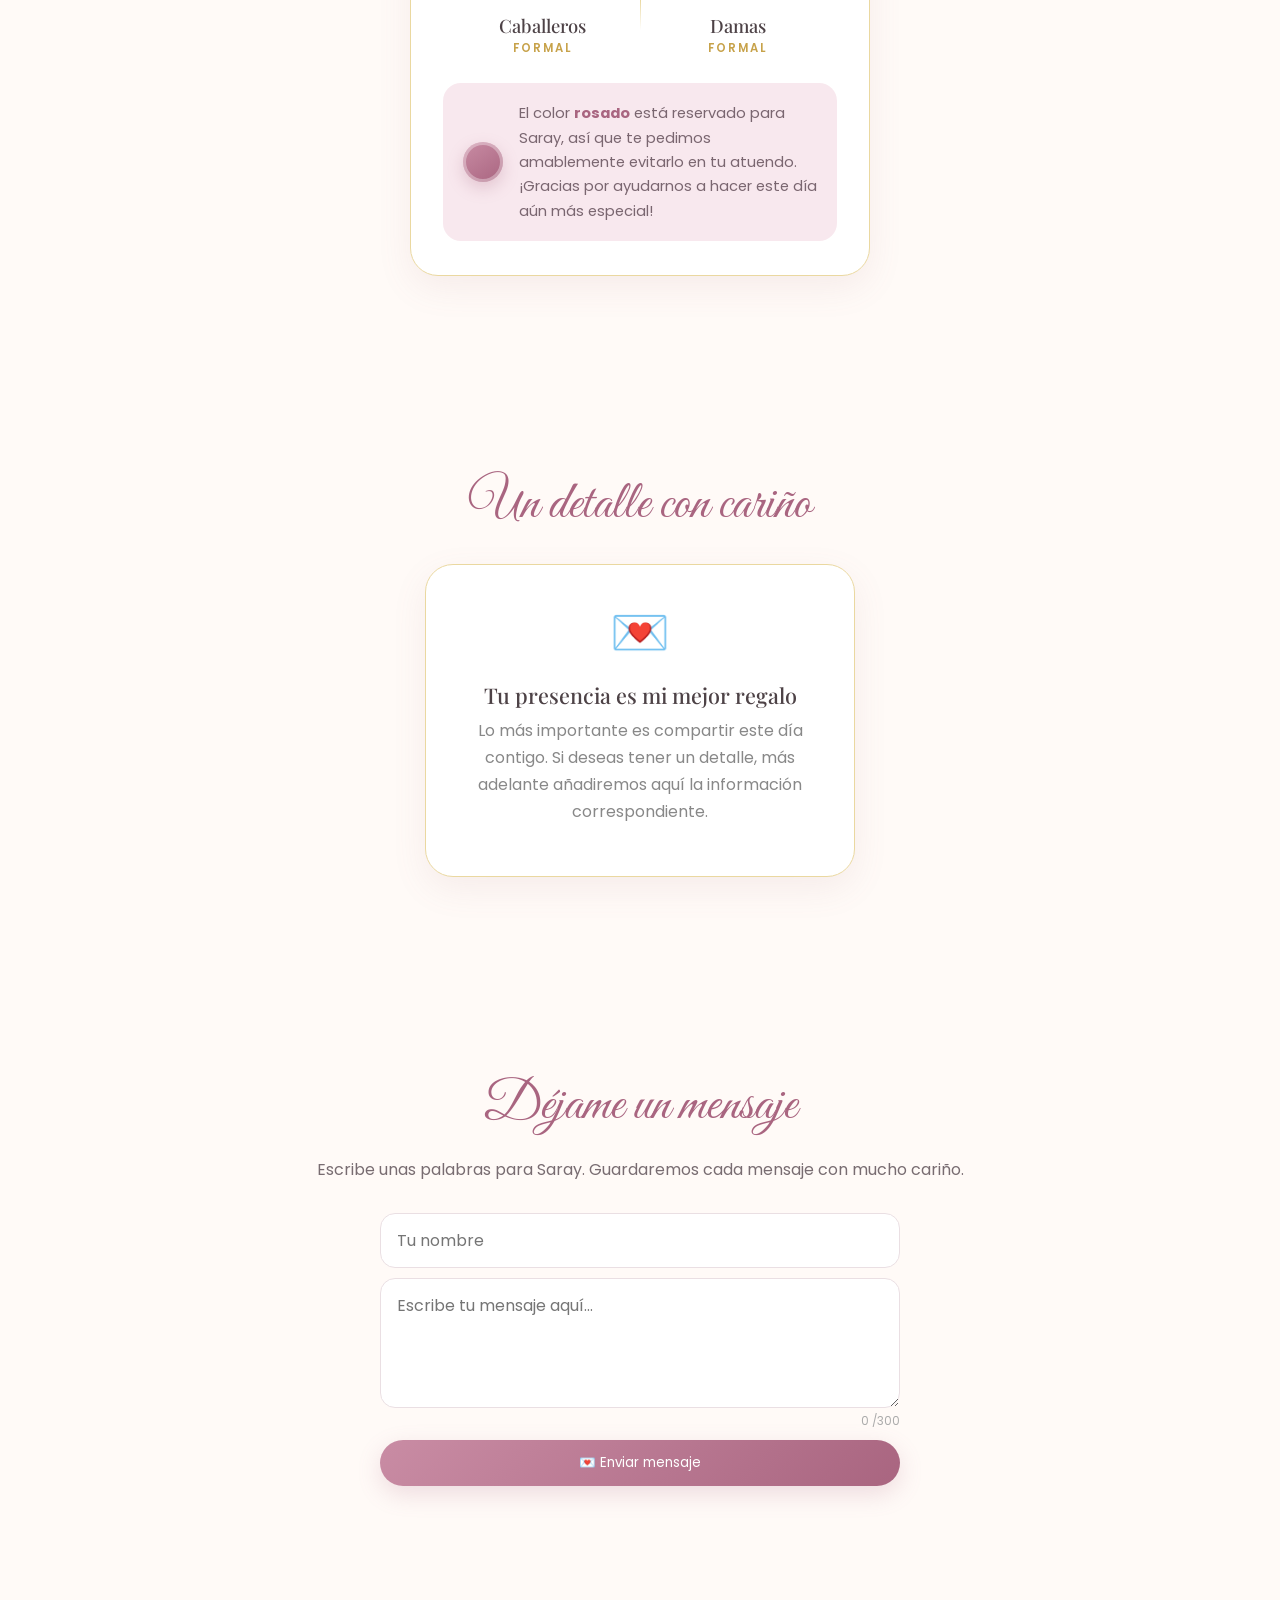
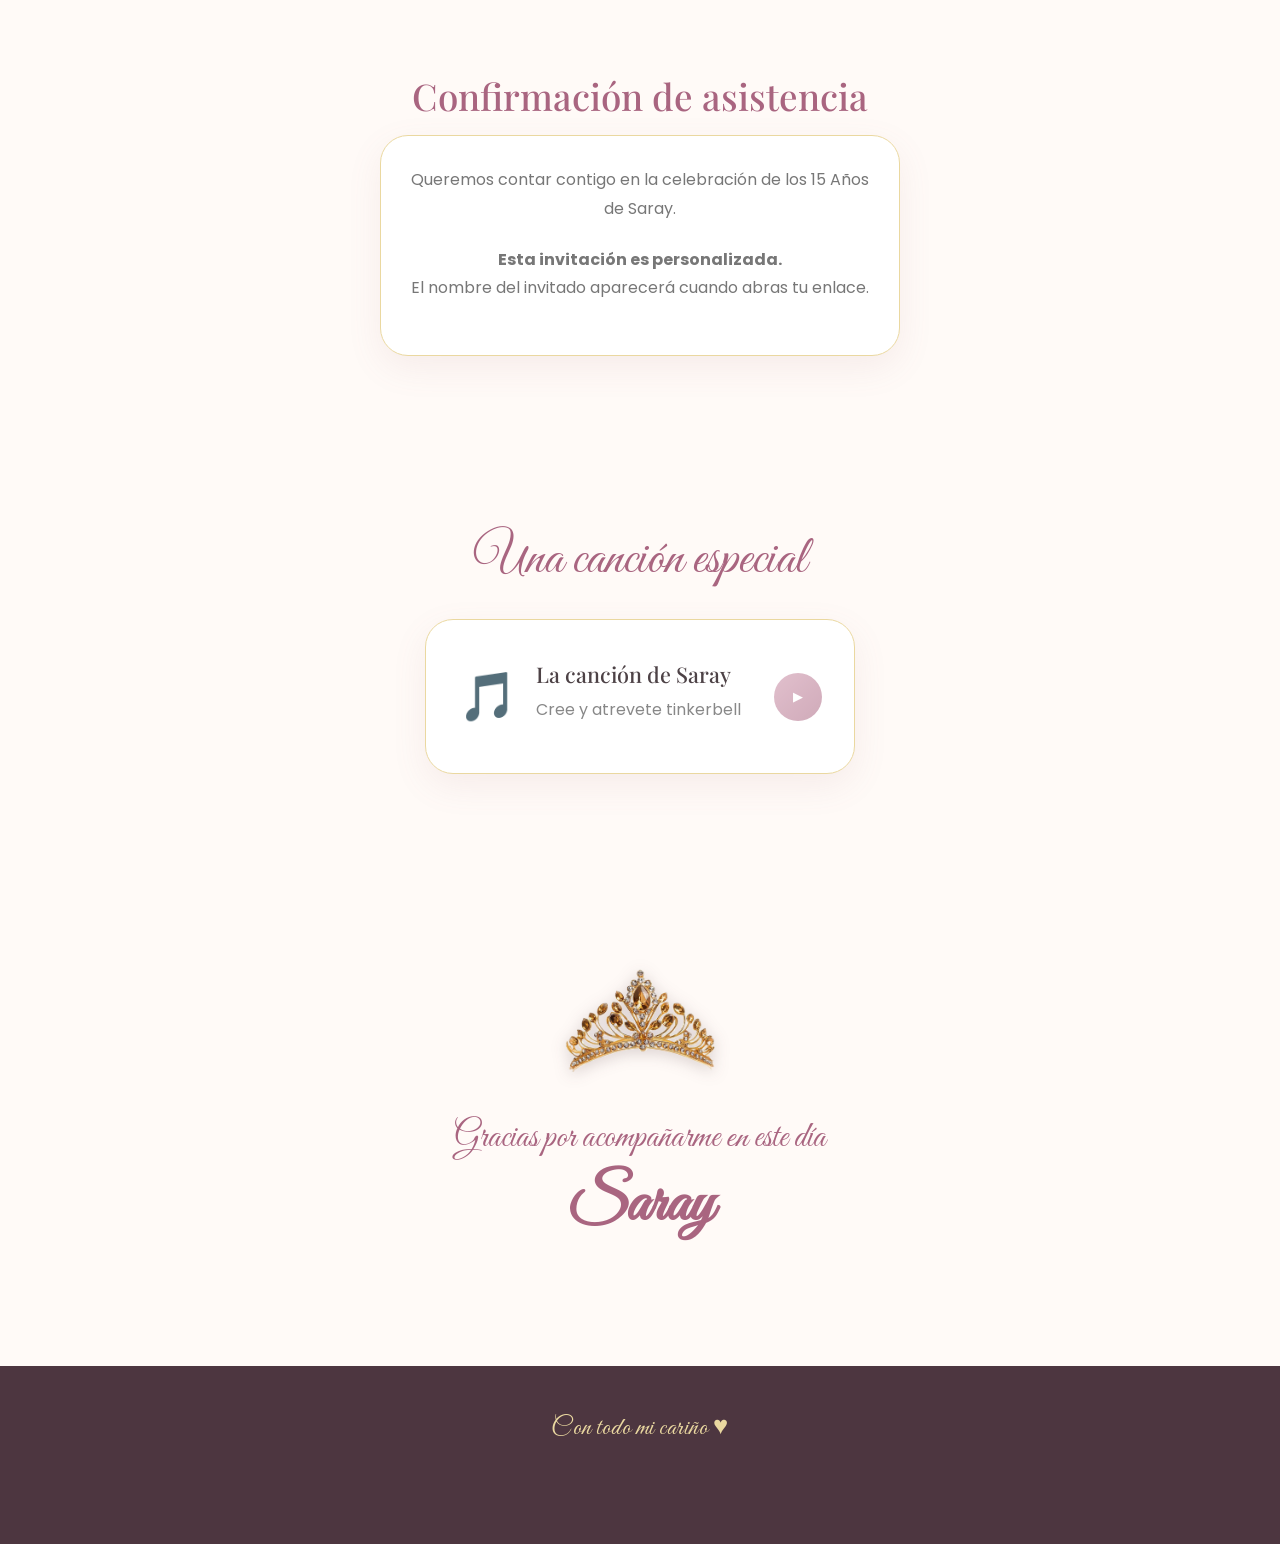
==== commit 4a381a6b: "cambios" ====
--- a/index.html
+++ b/index.html
@@ -12,7 +12,7 @@
     <link rel="preconnect" href="https://fonts.gstatic.com" crossorigin />
 
     <link
-      href="https://fonts.googleapis.com/css2?family=Jost:ital,wght@0,300;0,400;0,500;0,600;1,300;1,400;1,500&family=Inter:wght@300;400;500;600&display=swap"
+      href="https://fonts.googleapis.com/css2?family=Great+Vibes&family=Playfair+Display:wght@400;500;600&family=Poppins:wght@300;400;500;600&display=swap"
       rel="stylesheet"
     />
   </head>
@@ -84,6 +84,8 @@
           <img src="multimedia/corona.png" alt="Corona" />
         </div>
 
+        <p class="eyebrow light">Con mucha alegría</p>
+
         <h1>Saray</h1>
 
         <div class="ornament">
@@ -137,7 +139,7 @@
         </div>
 
         <p class="parents-names">
-          Oscar <span class="amp">&amp;</span> Leidy
+          Alejandro <span class="amp">&amp;</span> Leidy
         </p>
       </section>
 
--- a/style.css
+++ b/style.css
@@ -22,7 +22,7 @@
 }
 
 body {
-  font-family: "Inter", sans-serif;
+  font-family: "Poppins", sans-serif;
 
   background: var(--cream);
 
@@ -382,8 +382,8 @@
   margin-top: 6px;
 
   font:
-    500 1.1rem "Jost",
-    sans-serif;
+    500 1.1rem "Playfair Display",
+    serif;
 
   color: var(--rose-dark);
 }
@@ -420,19 +420,19 @@
 
 .envelope-scene h1,
 .final-message h2 {
-  font-family: "Jost", sans-serif;
+  font-family: "Great Vibes", cursive;
 
   color: var(--rose-dark);
 }
 
 .hero h1 {
-  font-family: "Jost", sans-serif;
+  font-family: "Great Vibes", cursive;
 
   color: #fffaf7;
 }
 
 .envelope-scene h2 {
-  font-family: "Jost", sans-serif;
+  font-family: "Playfair Display", serif;
 
   font-weight: 500;
 
@@ -712,8 +712,8 @@
 
 .hero h2 {
   font:
-    500 clamp(1.5rem, 4vw, 2.5rem) "Jost",
-    sans-serif;
+    500 clamp(1.5rem, 4vw, 2.5rem) "Playfair Display",
+    serif;
 
   margin: 12px 0;
 
@@ -760,8 +760,8 @@
 
 .parents-names {
   font:
-    2.4rem "Jost",
-    sans-serif;
+    2.4rem "Great Vibes",
+    cursive;
 
   color: var(--rose-dark);
 }
@@ -805,8 +805,8 @@
 
 .script {
   font:
-    2.2rem "Jost",
-    sans-serif;
+    2.2rem "Great Vibes",
+    cursive;
 
   color: var(--rose-dark);
 
@@ -819,8 +819,8 @@
 
 .section-title {
   font:
-    3.4rem "Jost",
-    sans-serif;
+    3.4rem "Great Vibes",
+    cursive;
 
   color: var(--rose-dark);
 
@@ -895,16 +895,16 @@
   top: -5px;
 
   font:
-    6rem "Jost",
-    sans-serif;
+    6rem "Great Vibes",
+    cursive;
 
   color: #c7a24a55;
 }
 
 .quote-card p {
   font:
-    italic 1.05rem/1.9 "Jost",
-    sans-serif;
+    italic 1.05rem/1.9 "Playfair Display",
+    serif;
 }
 
 .signature {
@@ -1008,7 +1008,7 @@
 
   place-items: center;
 
-  font: 2rem "Jost";
+  font: 2rem "Playfair Display";
 }
 
 .event-date div {
@@ -1053,8 +1053,8 @@
   display: block;
 
   font:
-    2.3rem "Jost",
-    sans-serif;
+    2.3rem "Playfair Display",
+    serif;
 
   color: var(--gold);
 }
@@ -1102,7 +1102,7 @@
 .event-icon {
   color: var(--gold);
 
-  font-family: "Jost", sans-serif;
+  font-family: "Playfair Display", serif;
 }
 
 .event-time {
@@ -1117,8 +1117,8 @@
 .gift-card h3,
 .music-card h3 {
   font:
-    500 1.35rem "Jost",
-    sans-serif;
+    500 1.35rem "Playfair Display",
+    serif;
 
   margin: 8px 0;
 }
@@ -1179,8 +1179,8 @@
 
 .dress-type h3 {
   font:
-    500 1.15rem "Jost",
-    sans-serif;
+    500 1.15rem "Playfair Display",
+    serif;
 
   margin: 0 0 2px;
 }
@@ -1520,8 +1520,8 @@
 
 .inv-name {
   font:
-    2.4rem "Jost",
-    sans-serif;
+    2.4rem "Great Vibes",
+    cursive;
 
   color: var(--rose-dark);
 
@@ -1556,8 +1556,8 @@
 
 #confirmacion .section-title {
   font:
-    500 2.3rem "Jost",
-    sans-serif;
+    500 2.3rem "Playfair Display",
+    serif;
 
   color: var(--rose-dark);
 
@@ -1634,8 +1634,8 @@
 
 .footer-signature {
   font:
-    1.6rem "Jost",
-    sans-serif;
+    1.6rem "Great Vibes",
+    cursive;
 
   color: #ead8a0;
 
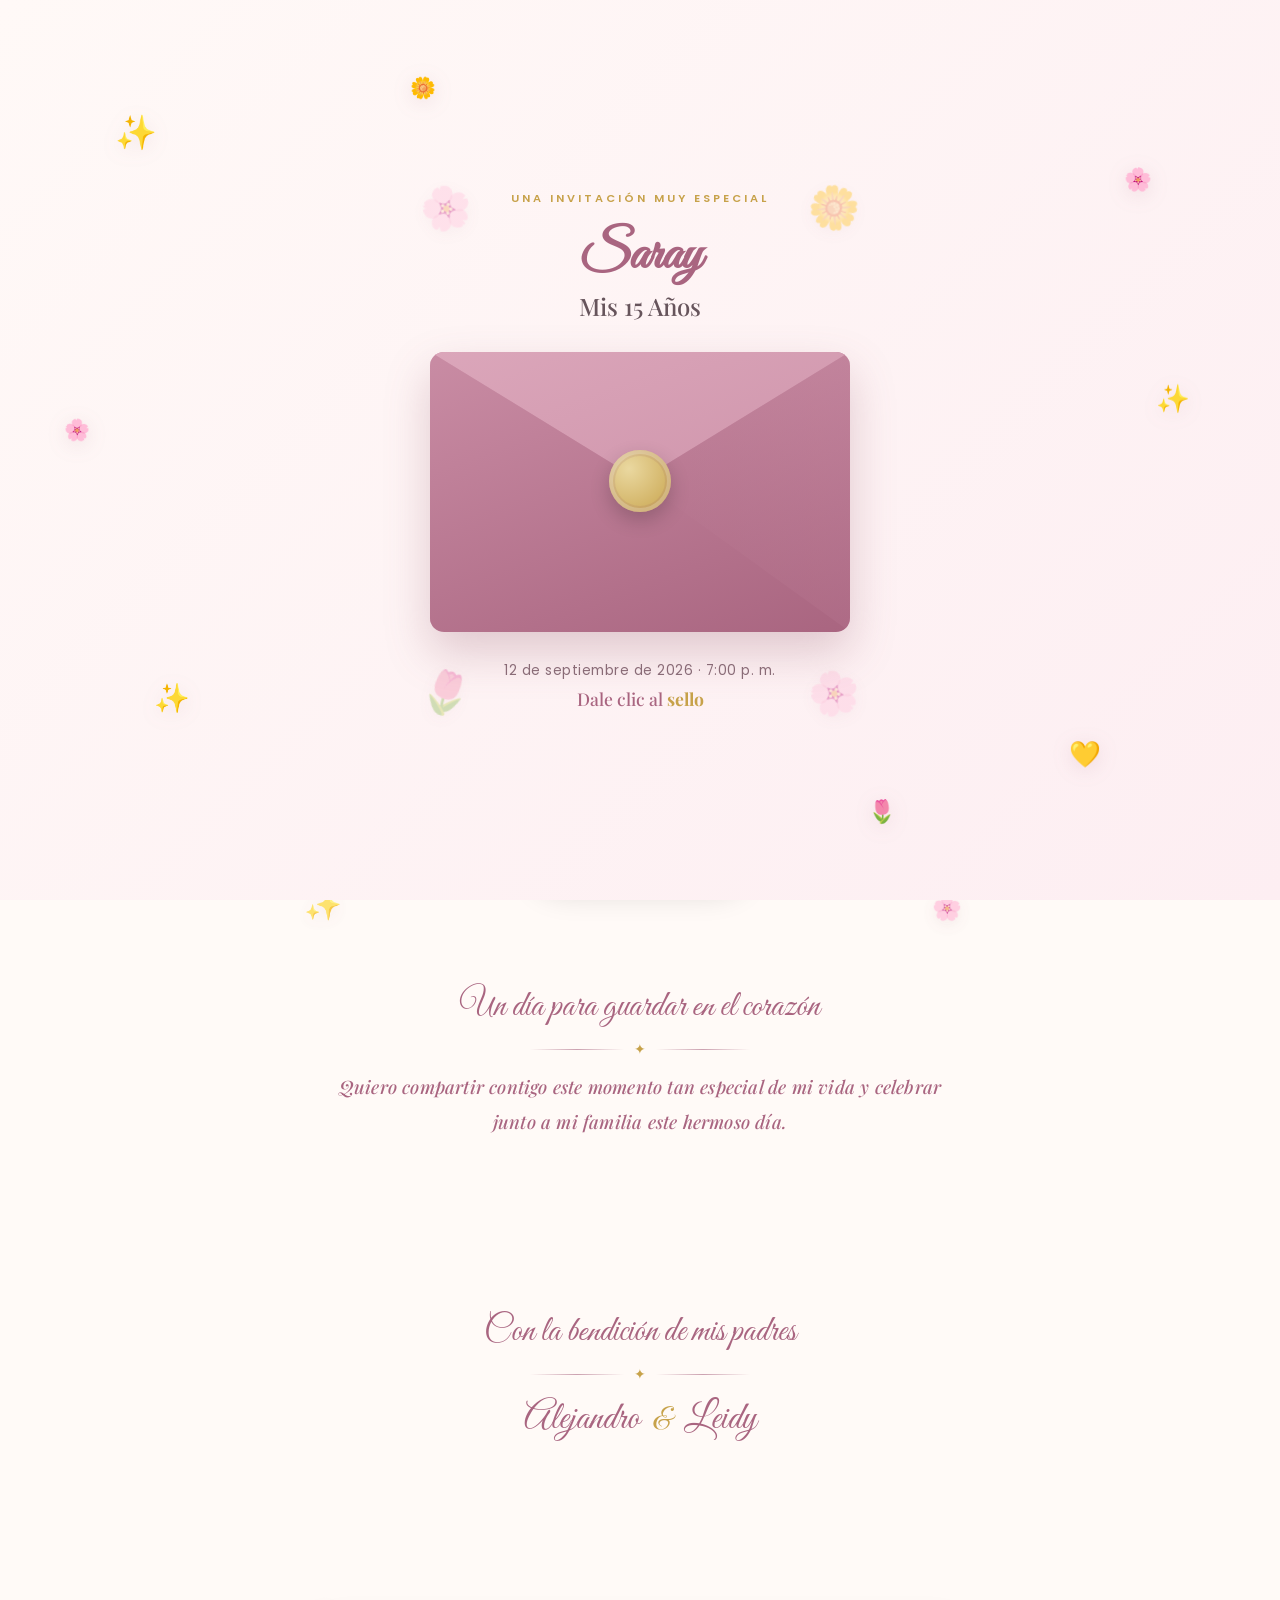
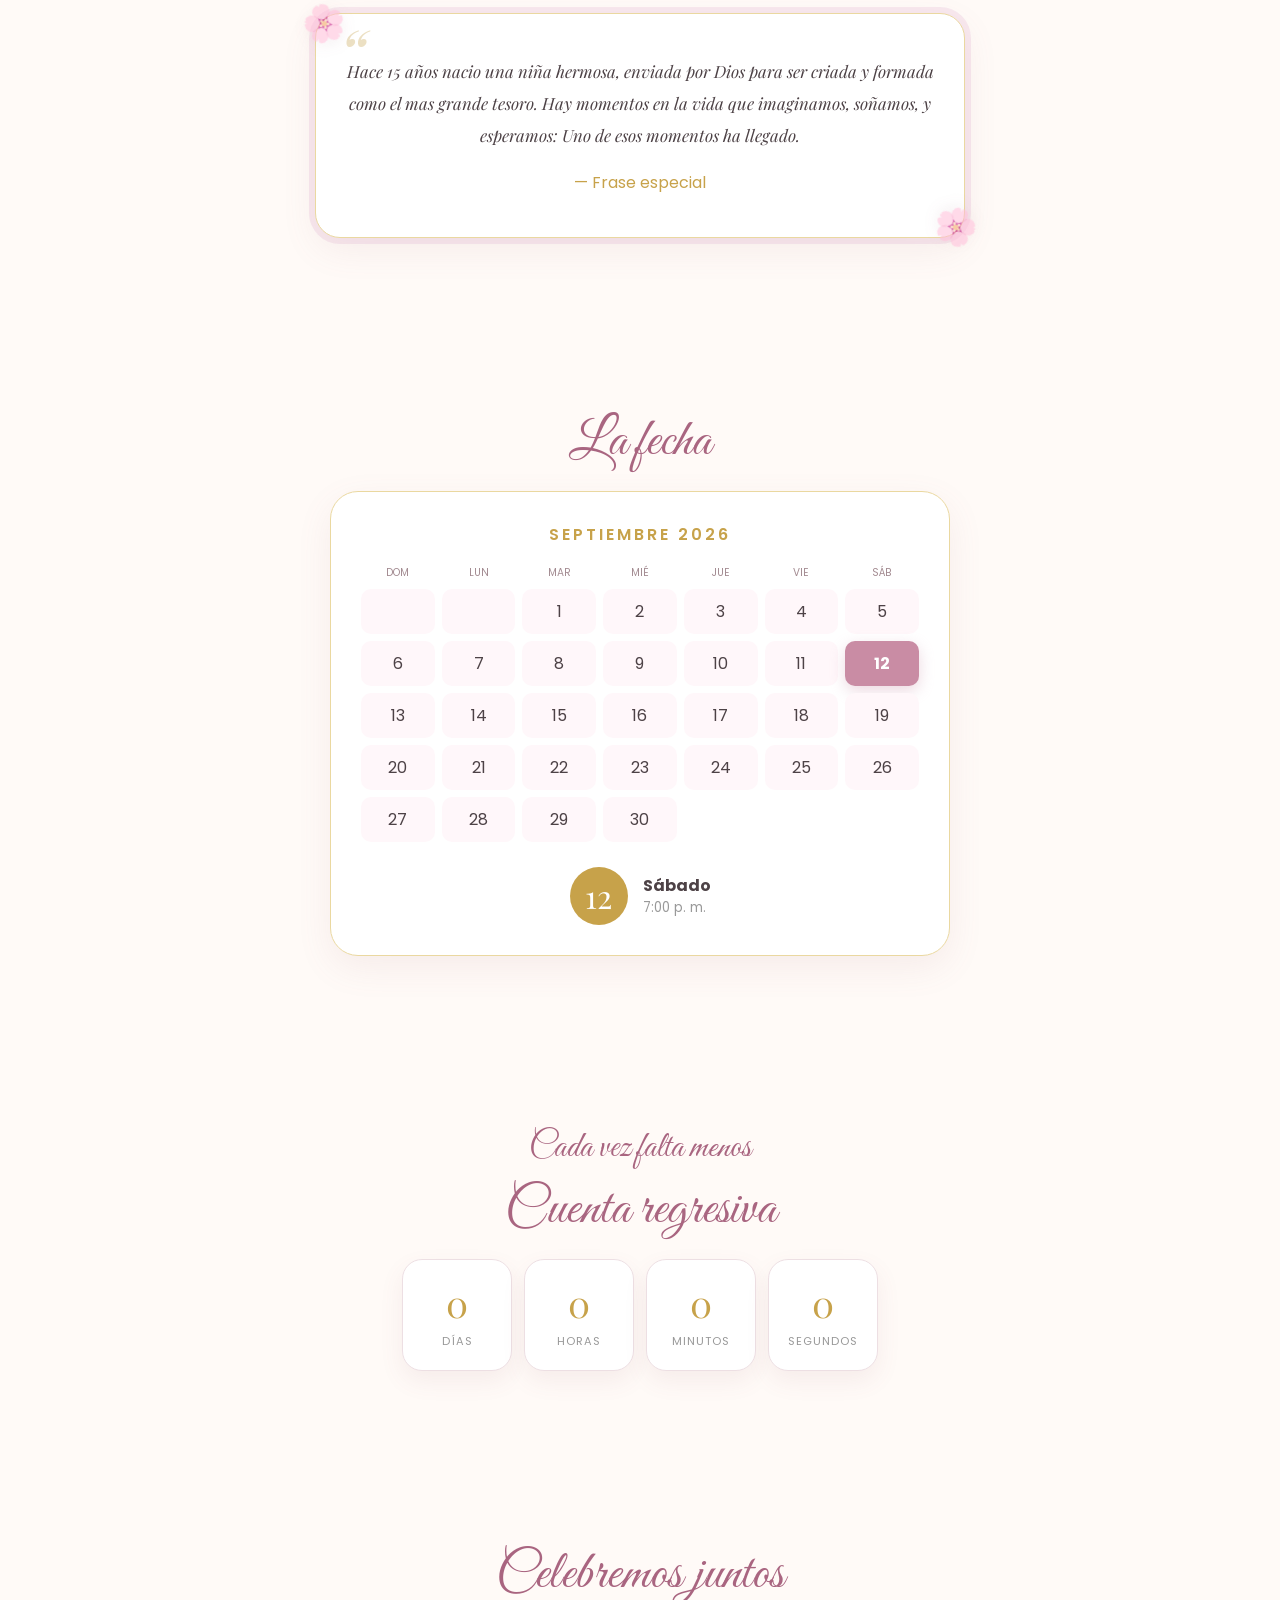
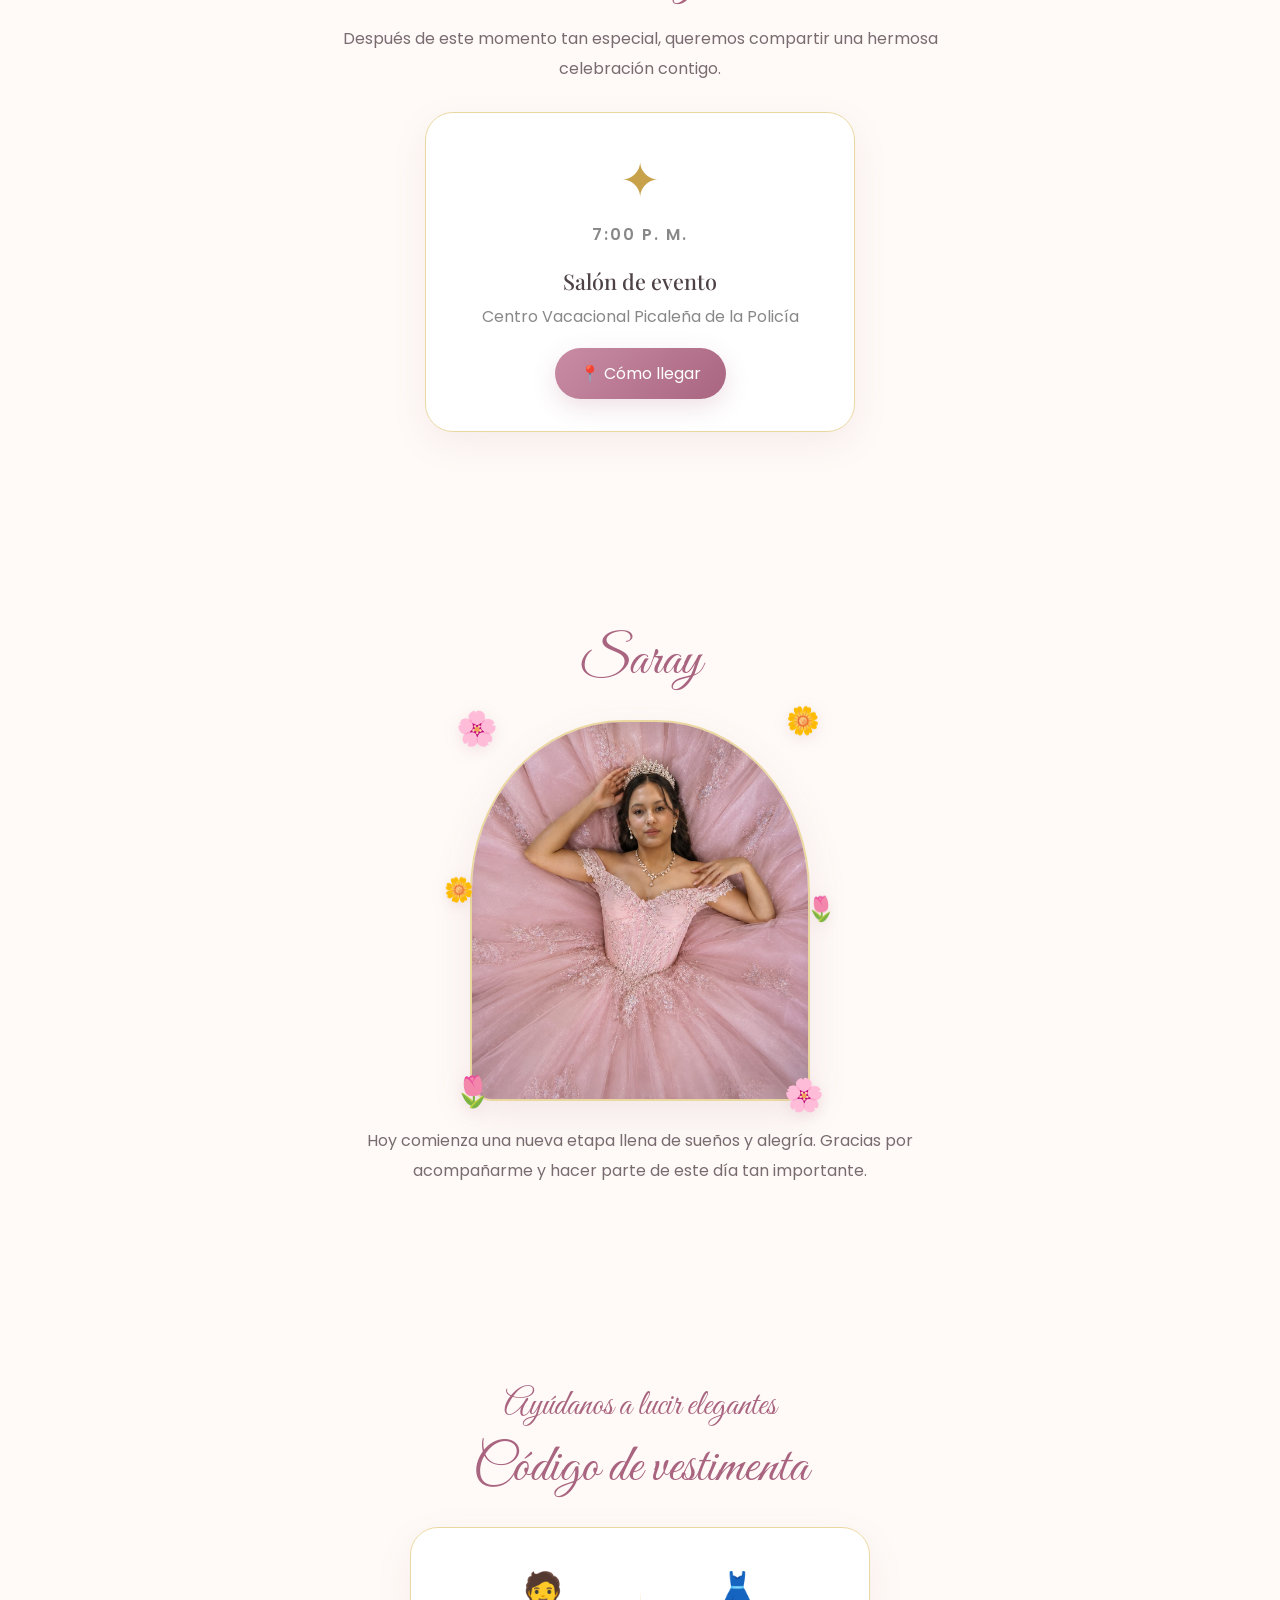
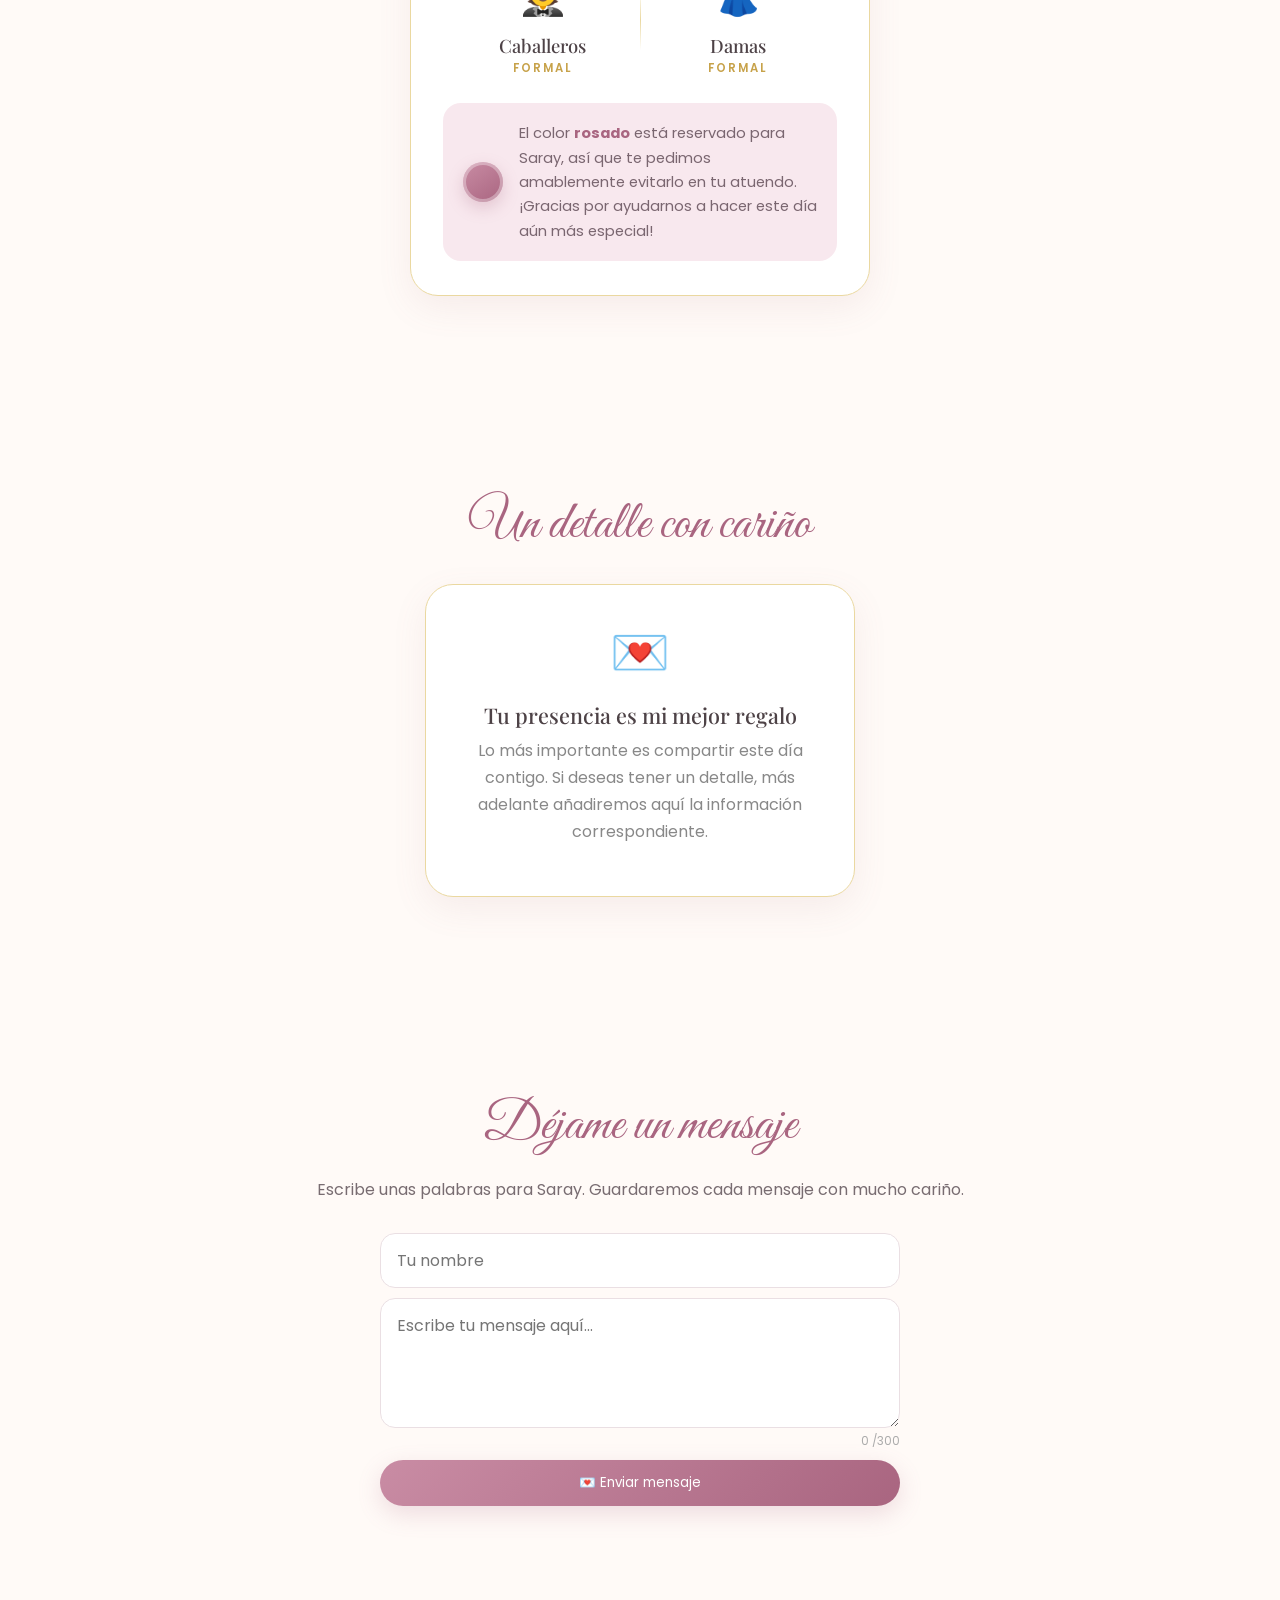
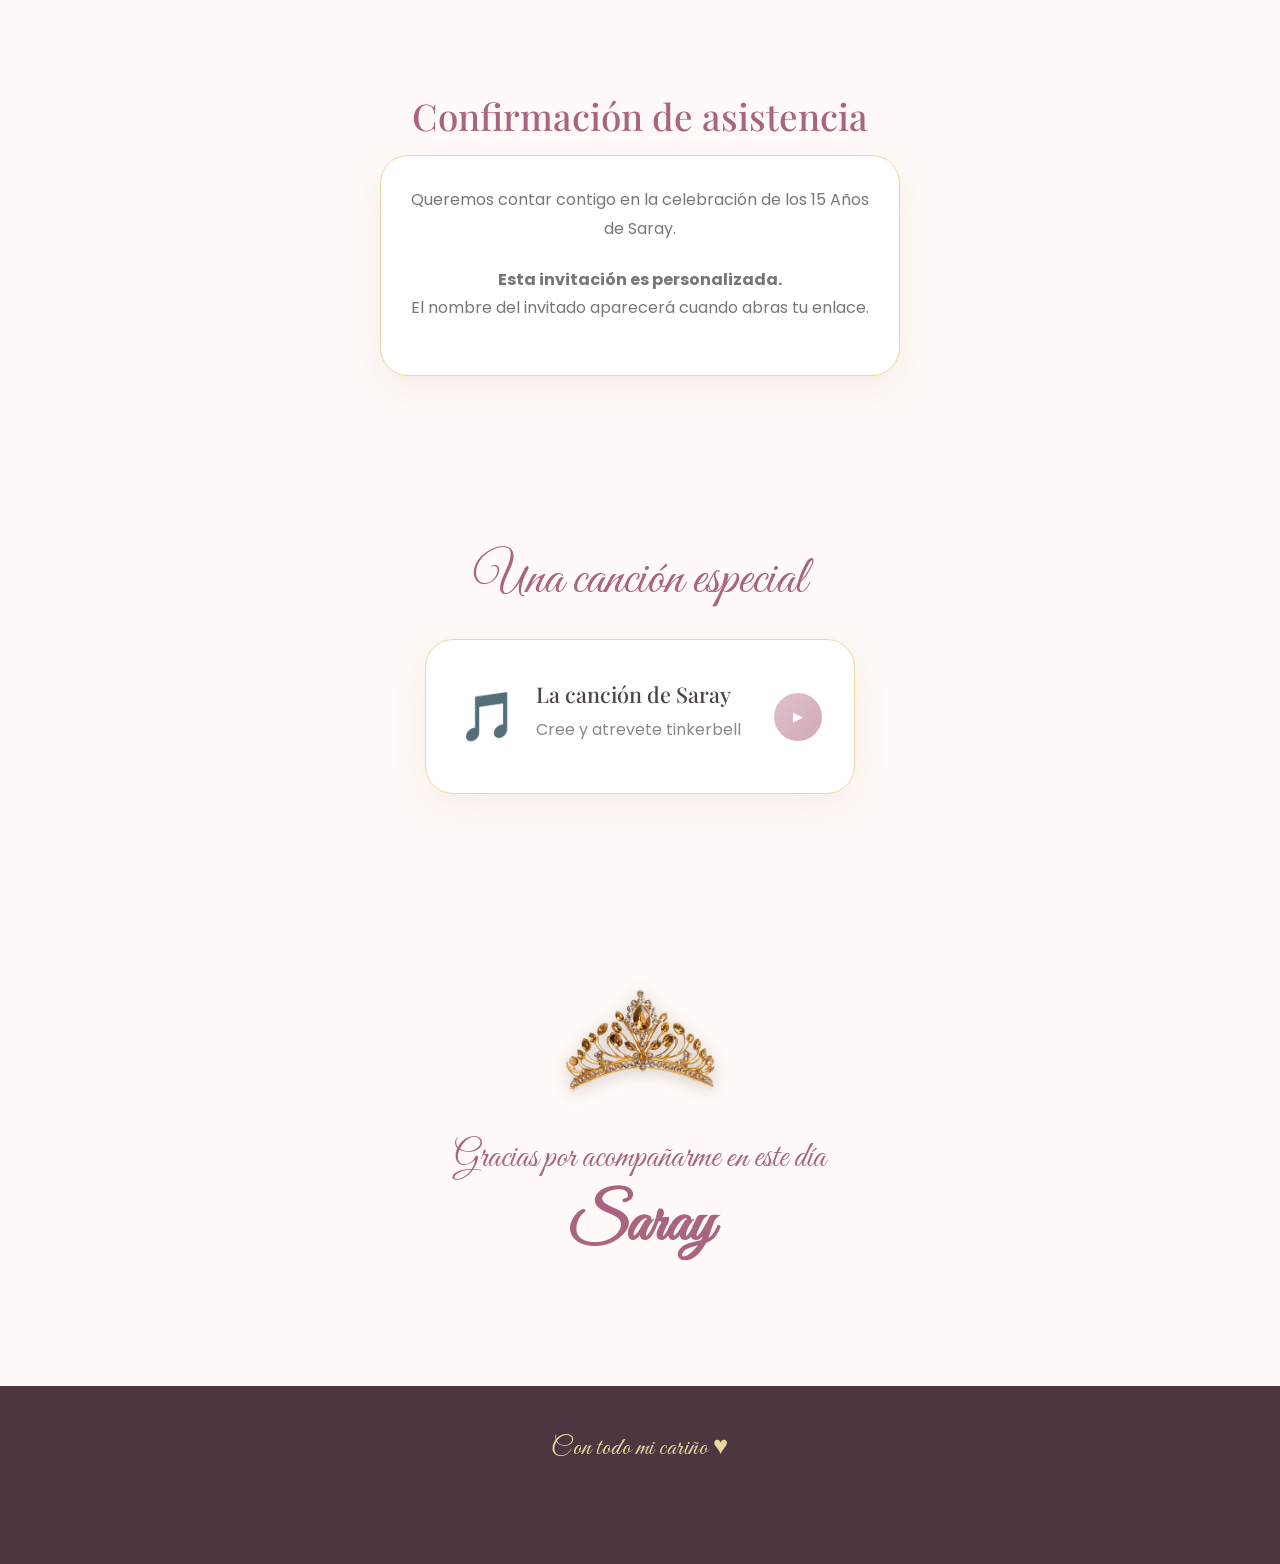
==== commit 2125e5b4: "cambios" ====
--- a/index.html
+++ b/index.html
@@ -119,7 +119,7 @@
           <span></span>
         </div>
 
-        <p>
+        <p class="intro-special-text">
           Quiero compartir contigo este momento tan especial
           de mi vida y celebrar junto a mi familia este hermoso día.
         </p>
--- a/style.css
+++ b/style.css
@@ -1759,4 +1759,17 @@
 
     font-size: 0.8rem;
   }
+}
+
+/* Fuente especial para el mensaje de bienvenida */
+.intro-special-text {
+  font-family: "Playfair Display", serif;
+  font-size: 1.15rem;
+  font-weight: 500;
+  font-style: italic;
+  line-height: 1.9;
+  color: var(--rose-dark);
+  letter-spacing: 0.2px;
+  max-width: 620px;
+  margin: 0 auto;
 }
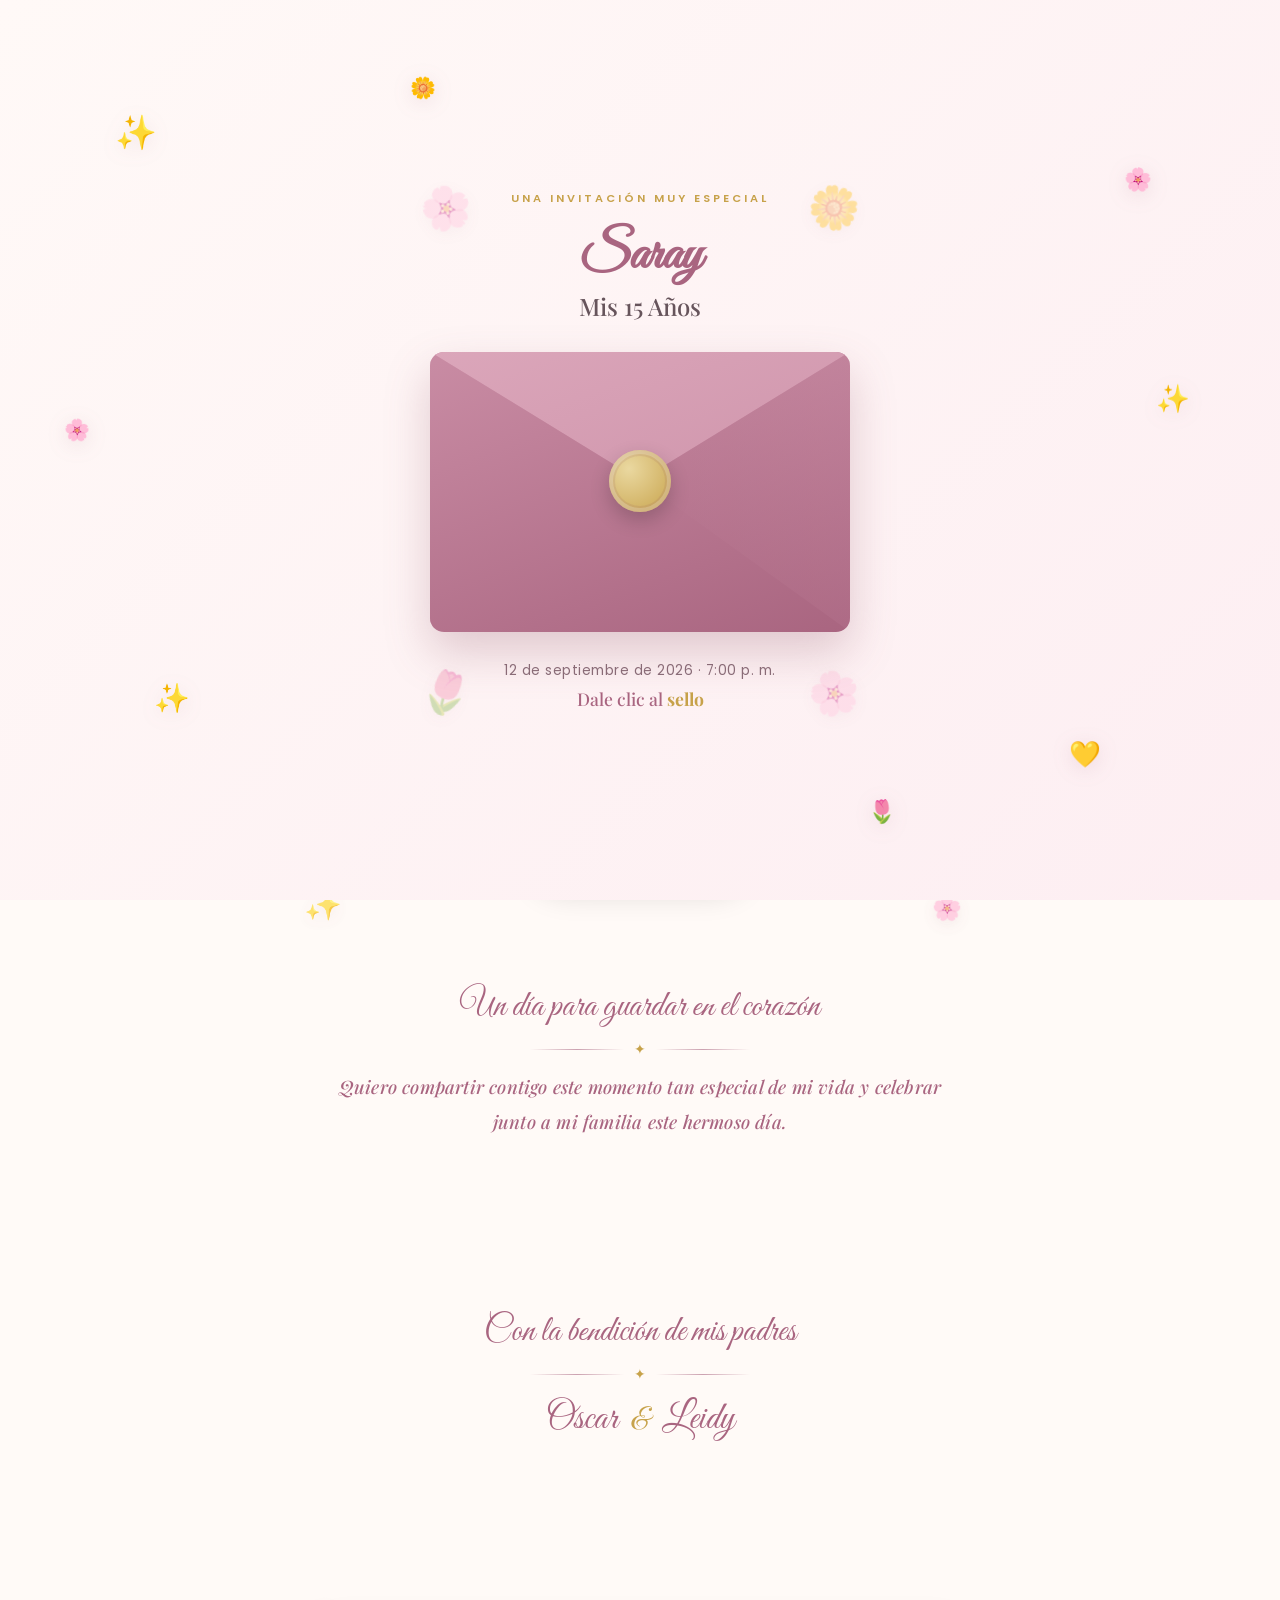
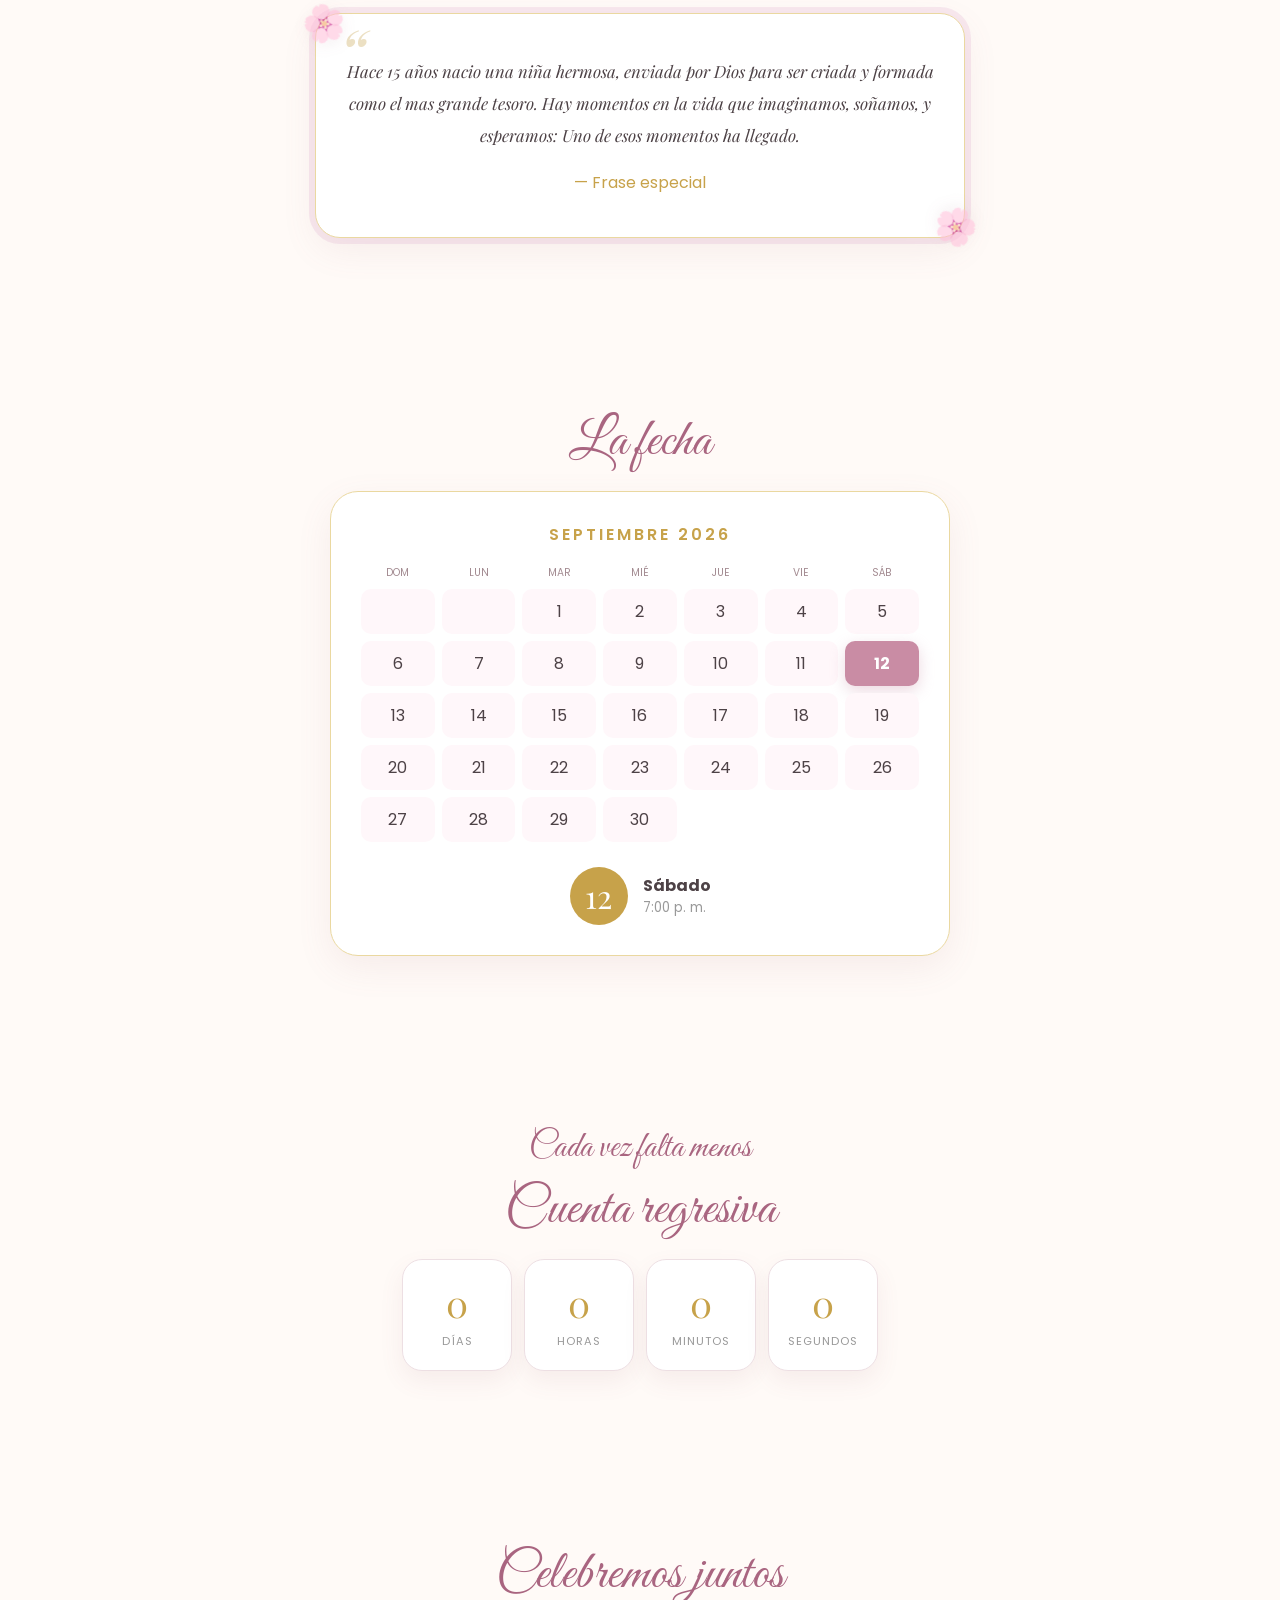
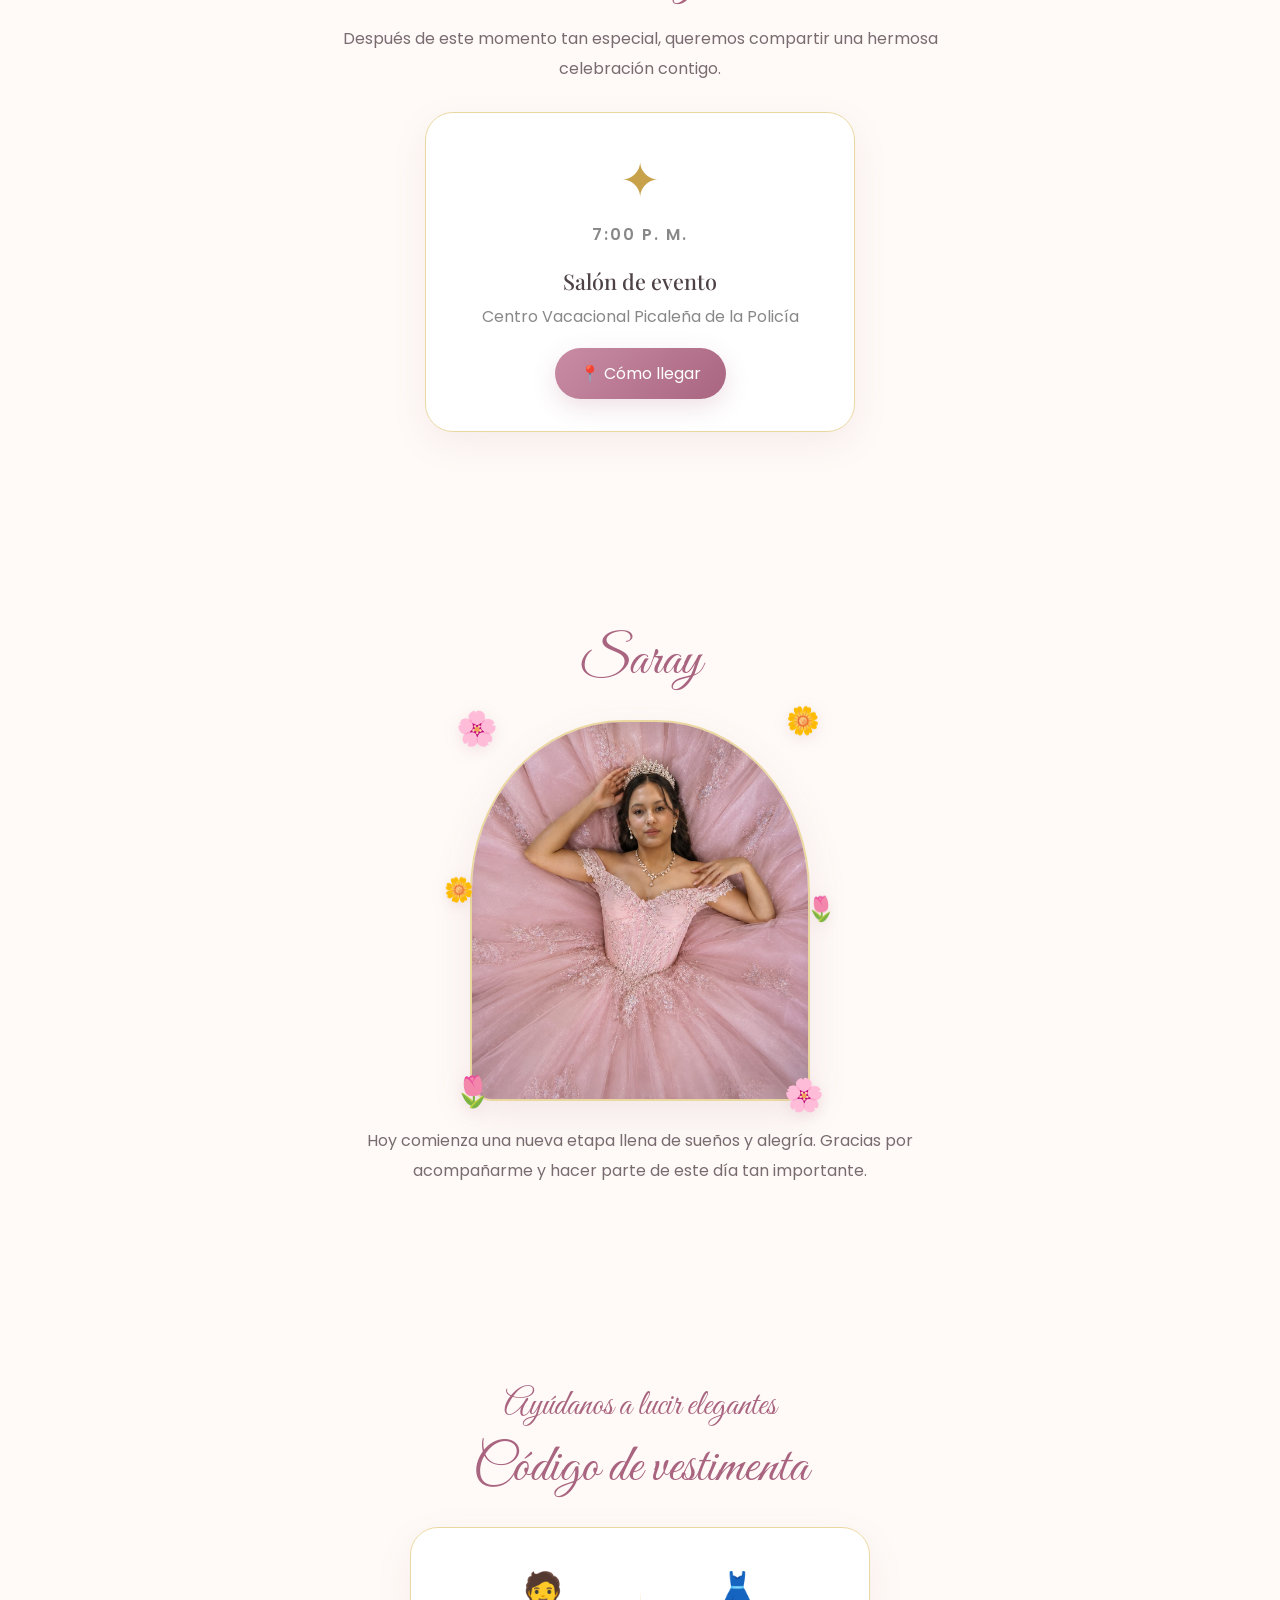
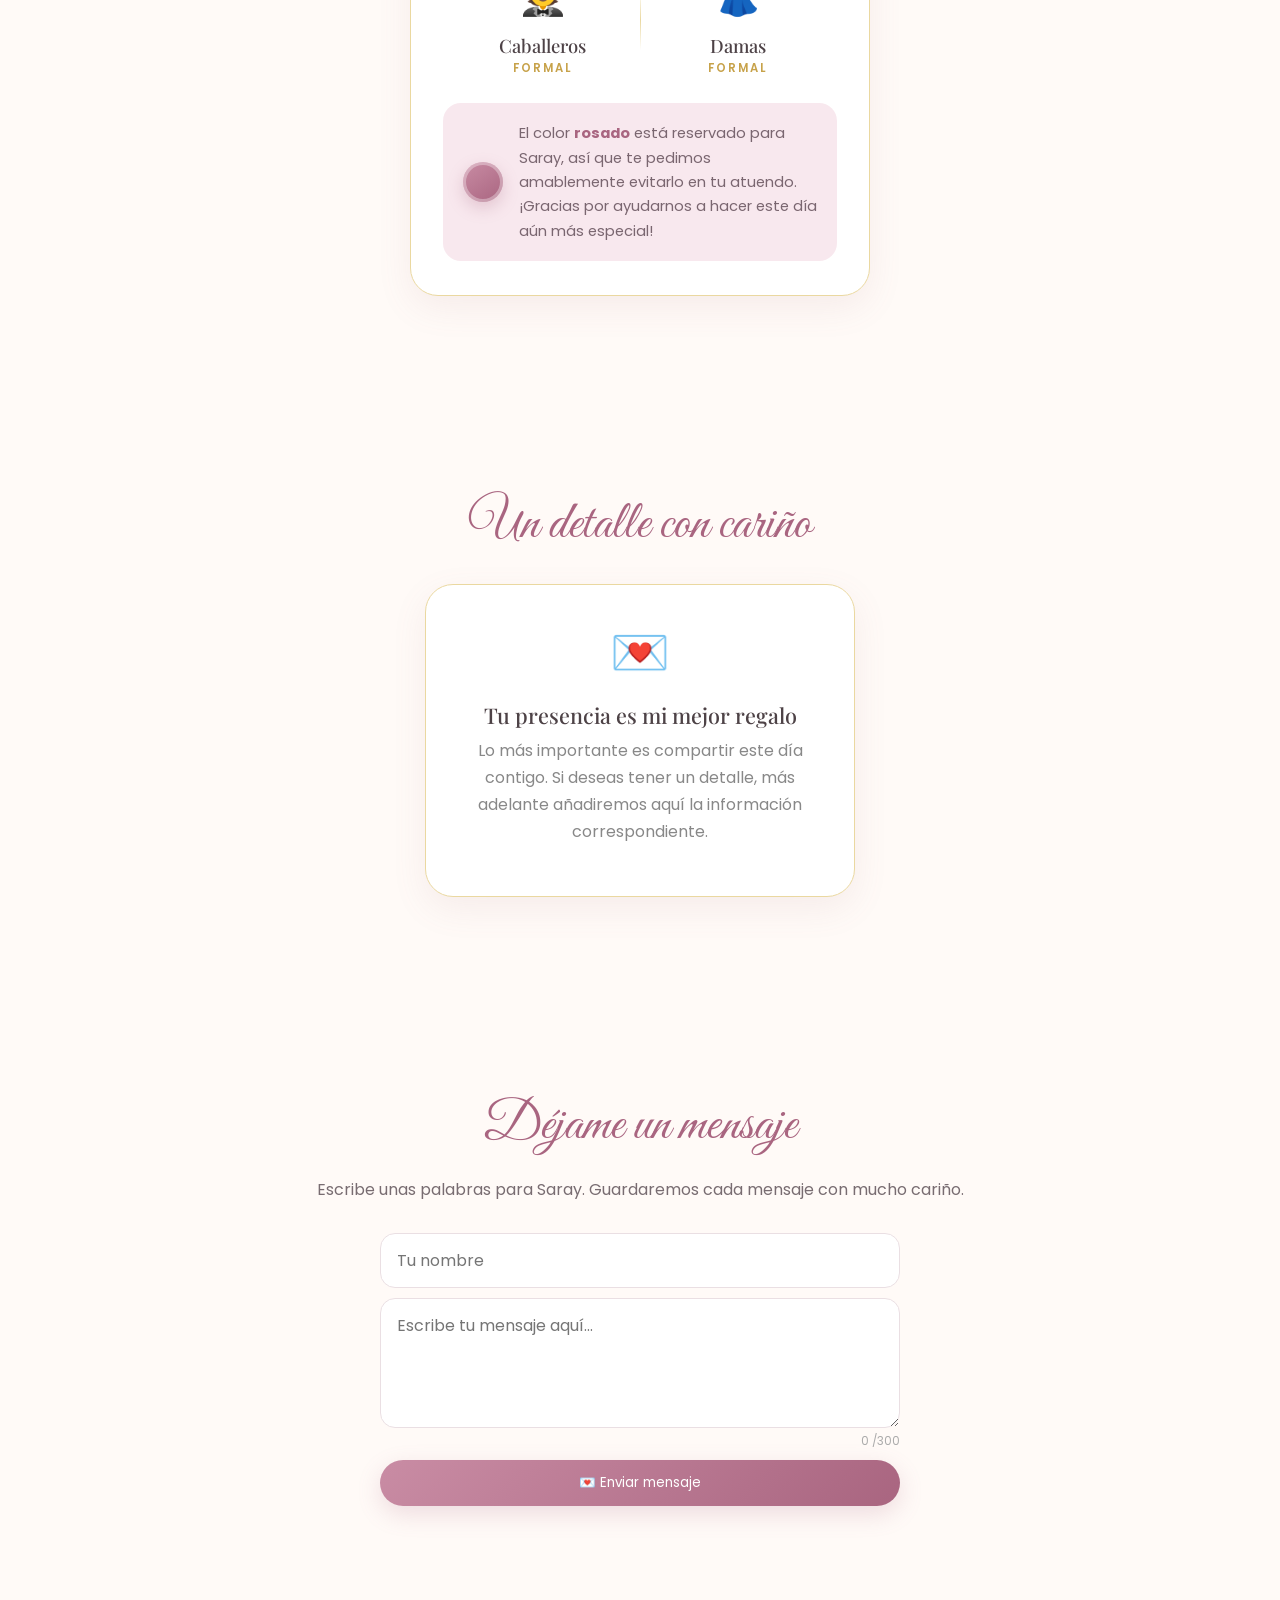
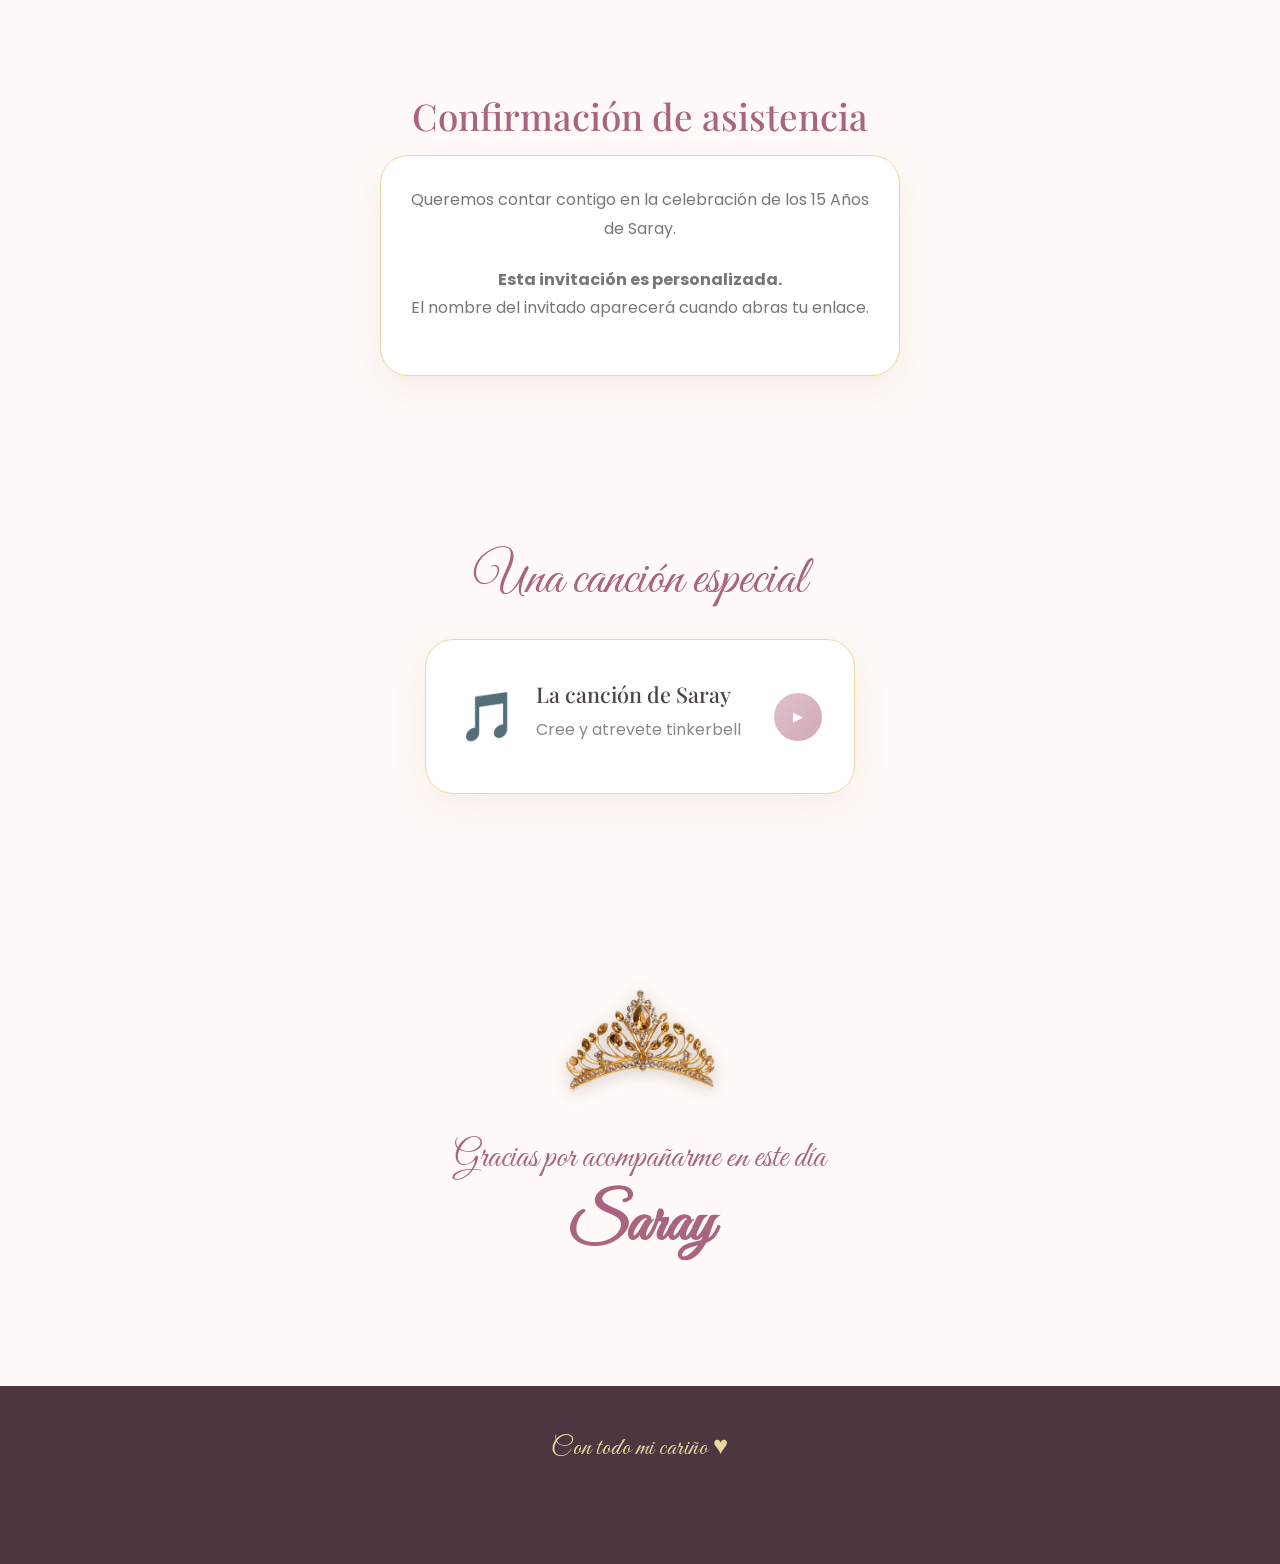
==== commit c2549561: "cambios" ====
--- a/index.html
+++ b/index.html
@@ -139,7 +139,7 @@
         </div>
 
         <p class="parents-names">
-          Alejandro <span class="amp">&amp;</span> Leidy
+          Oscar <span class="amp">&amp;</span> Leidy
         </p>
       </section>
 
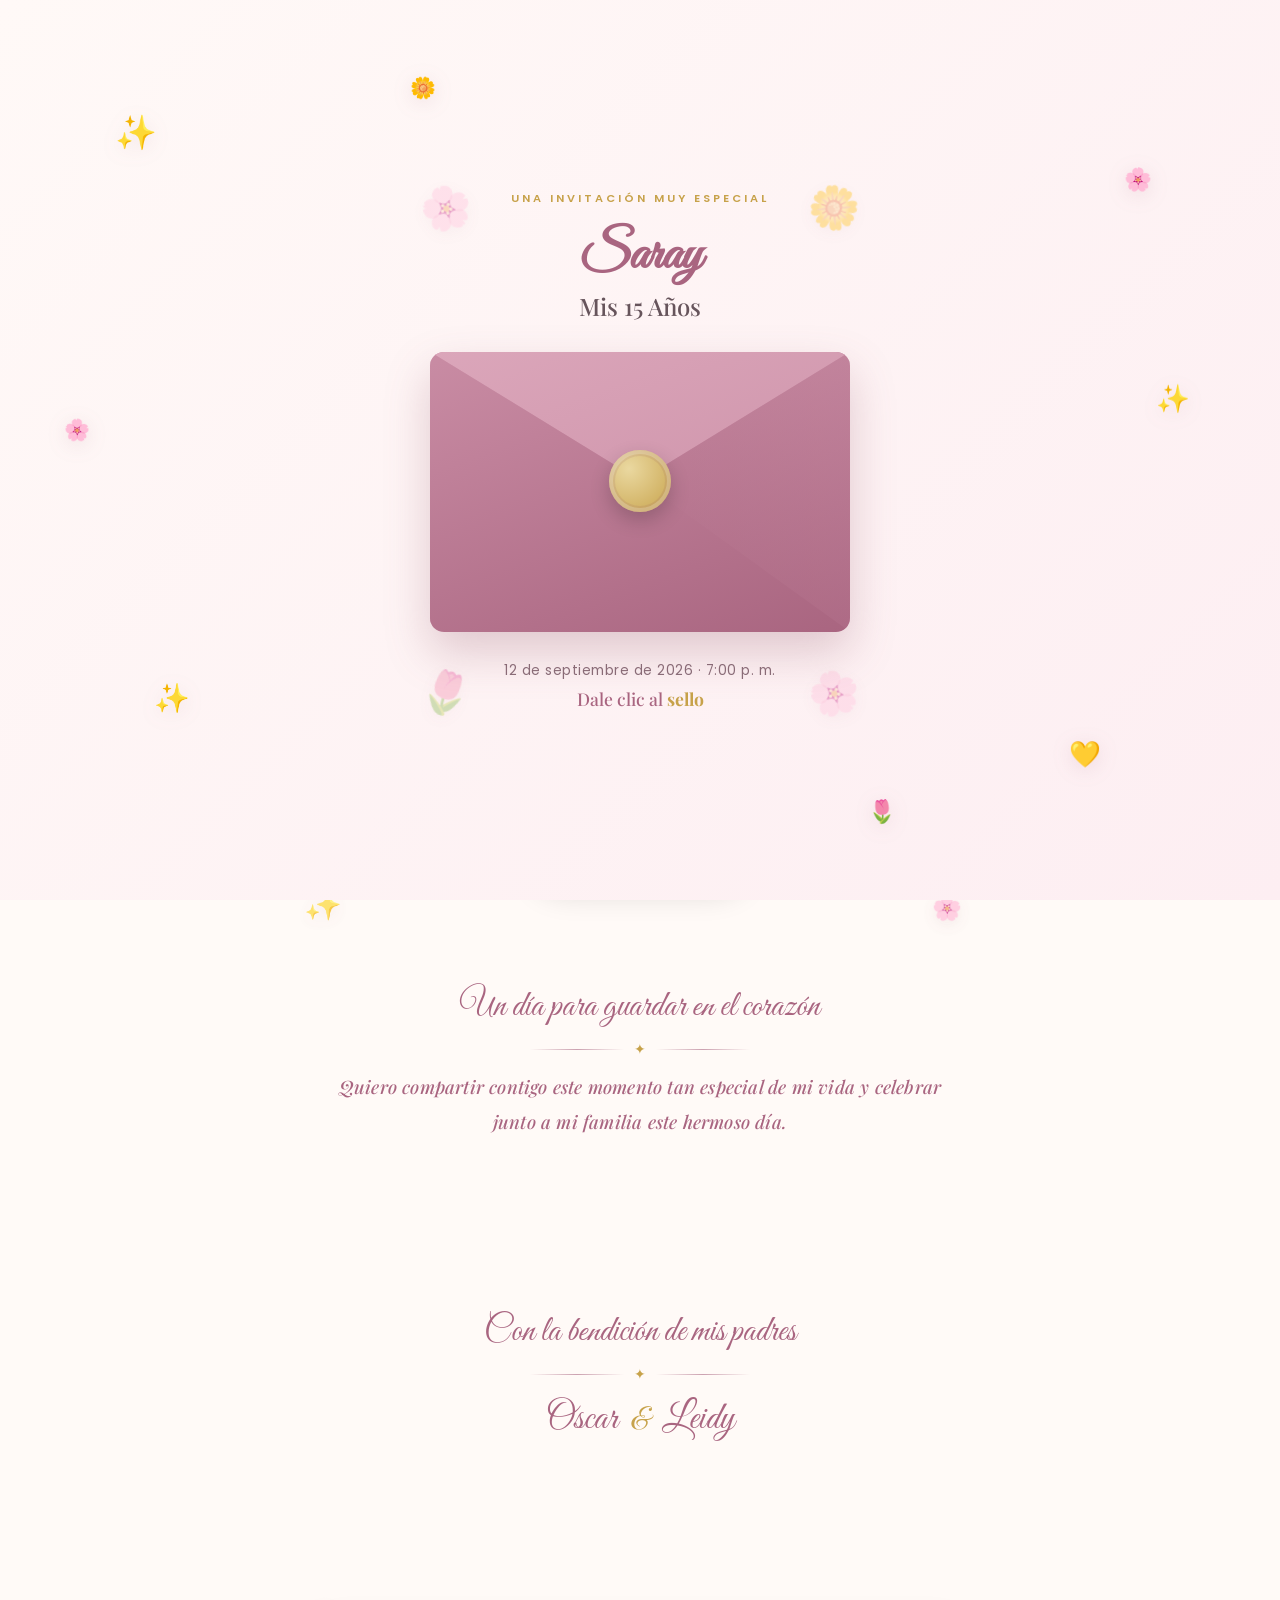
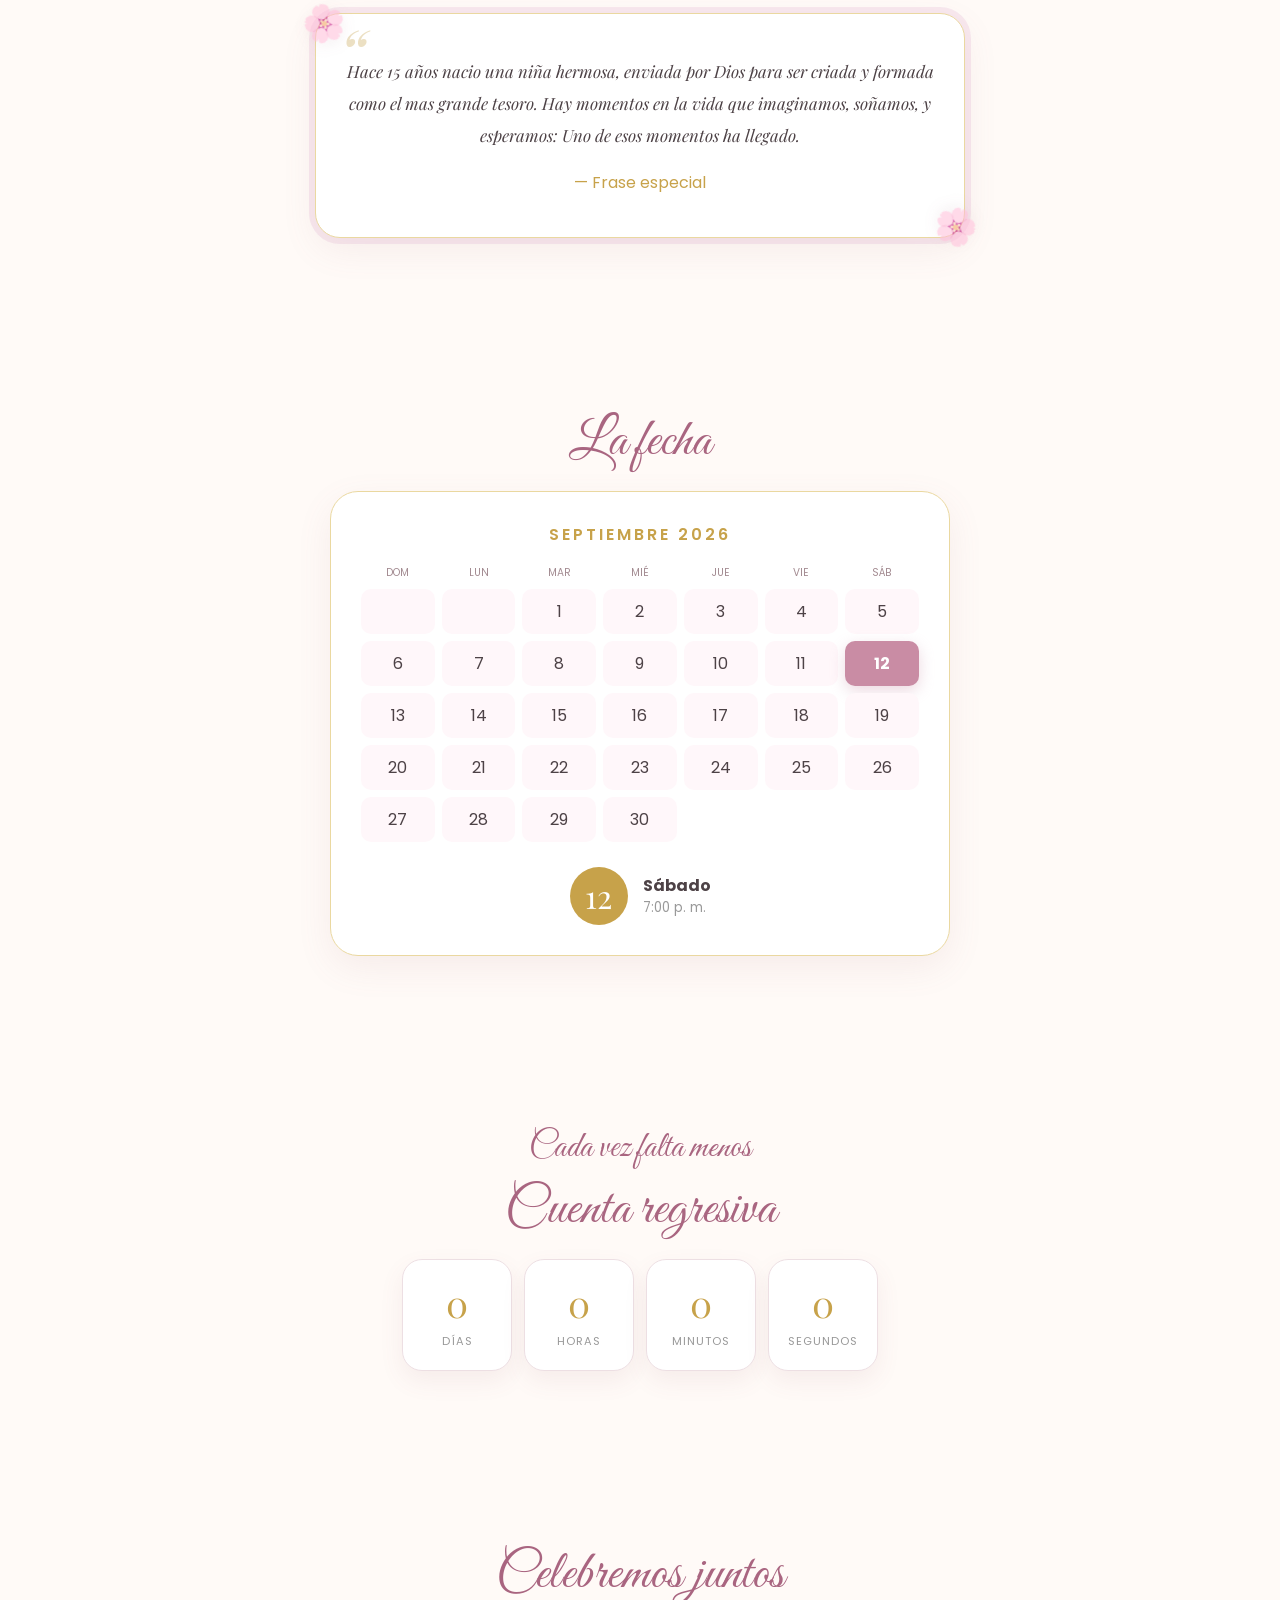
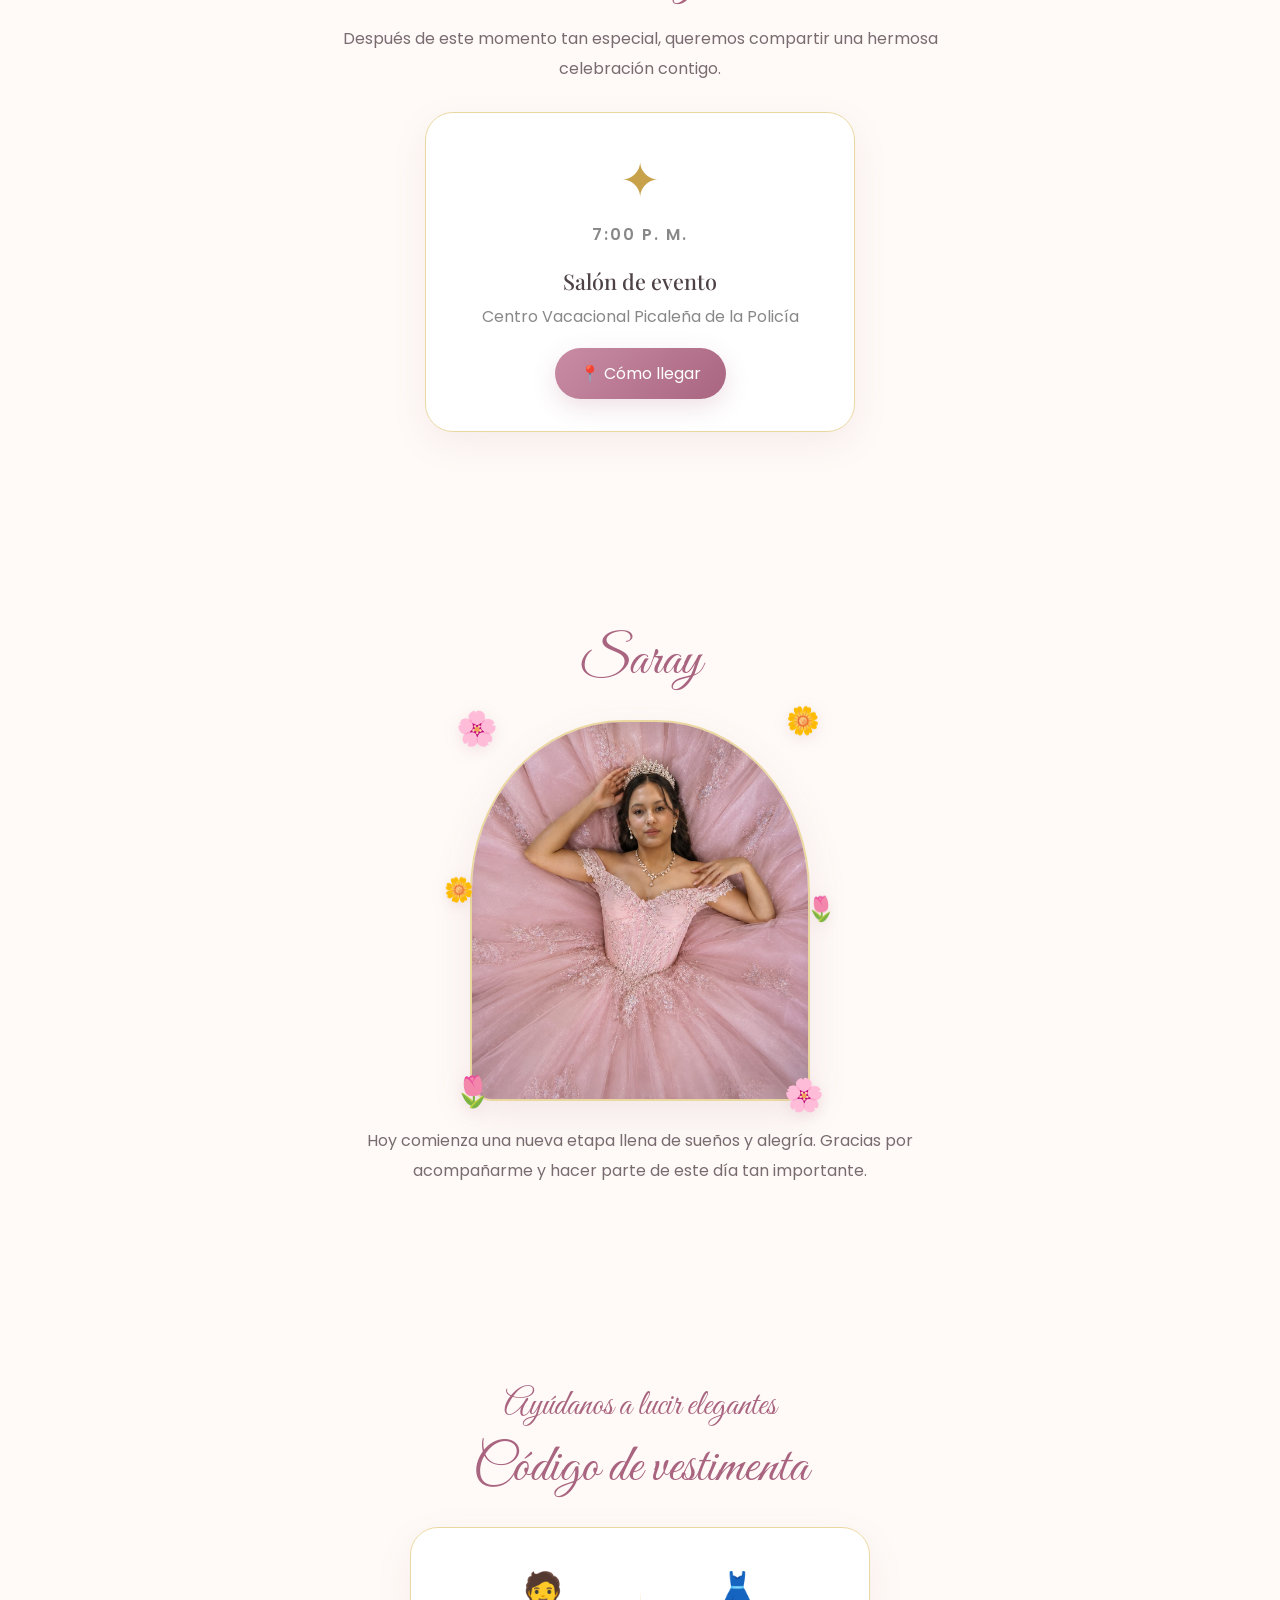
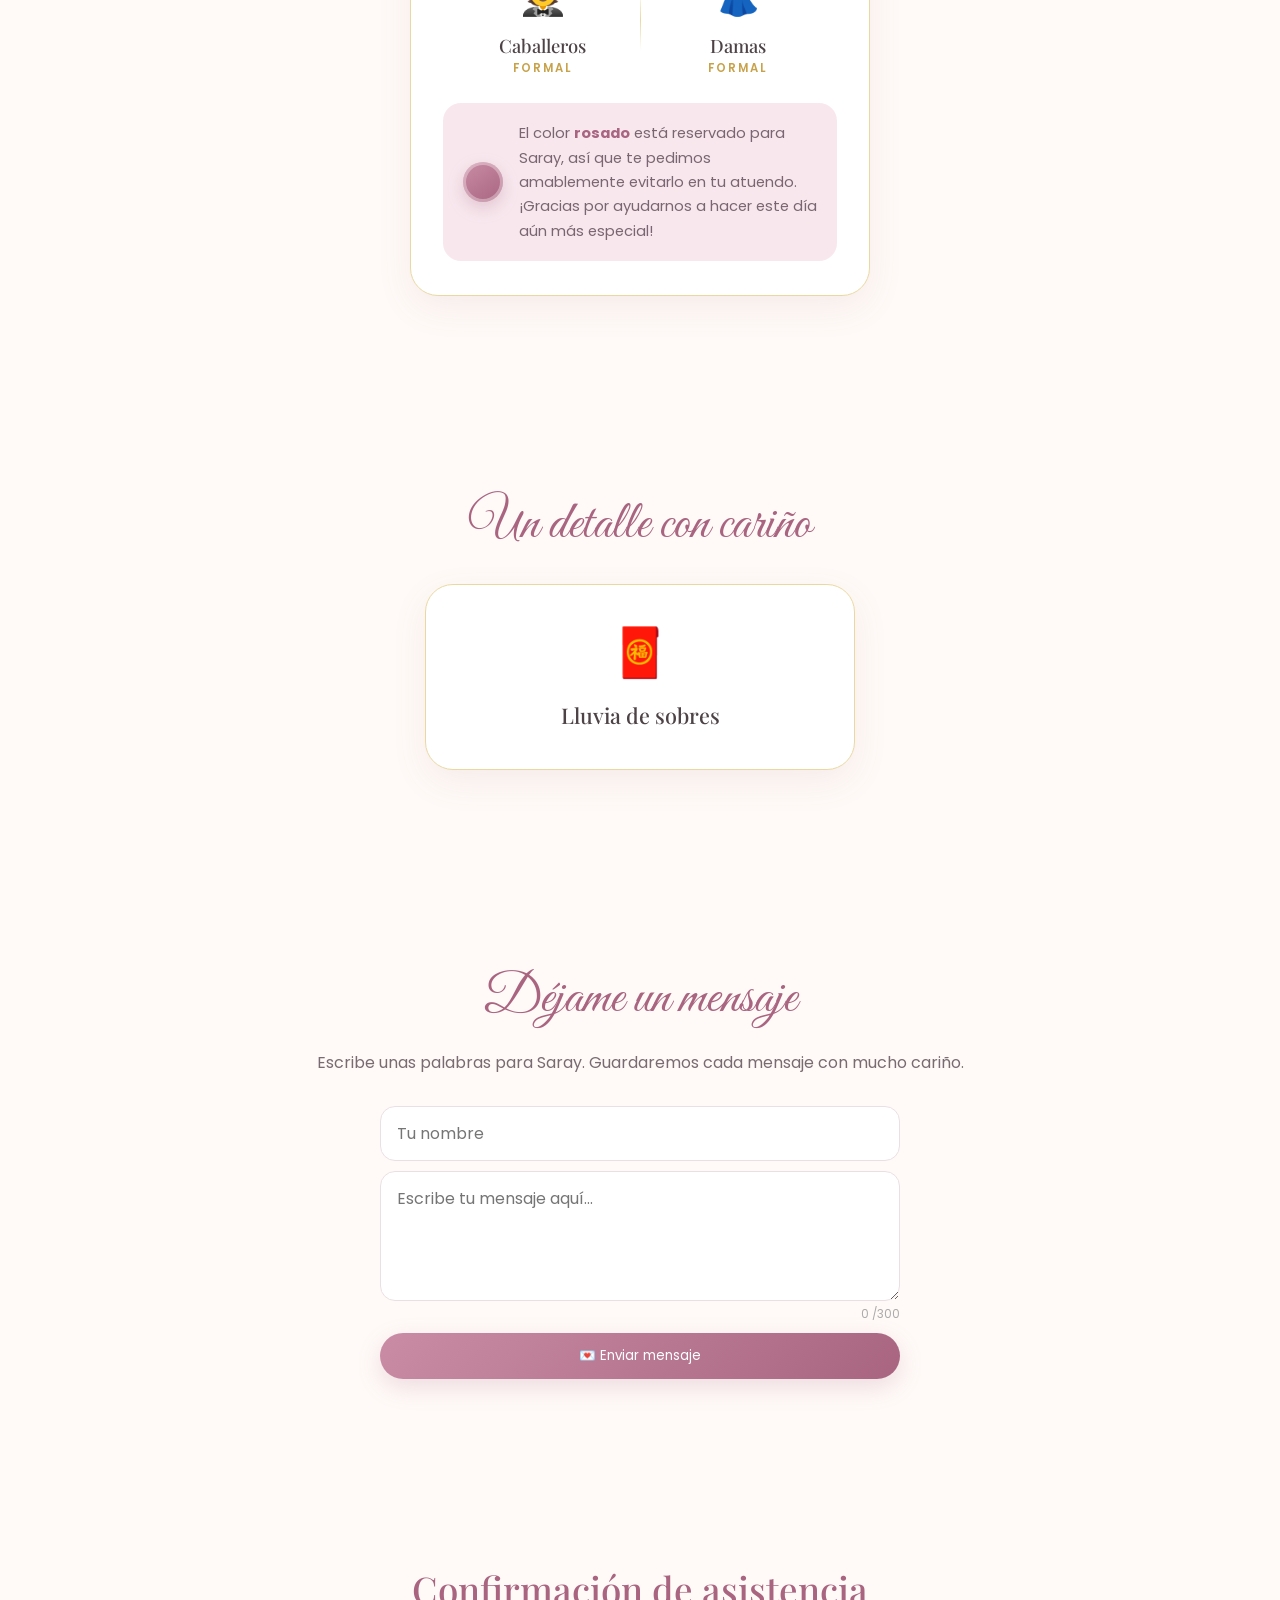
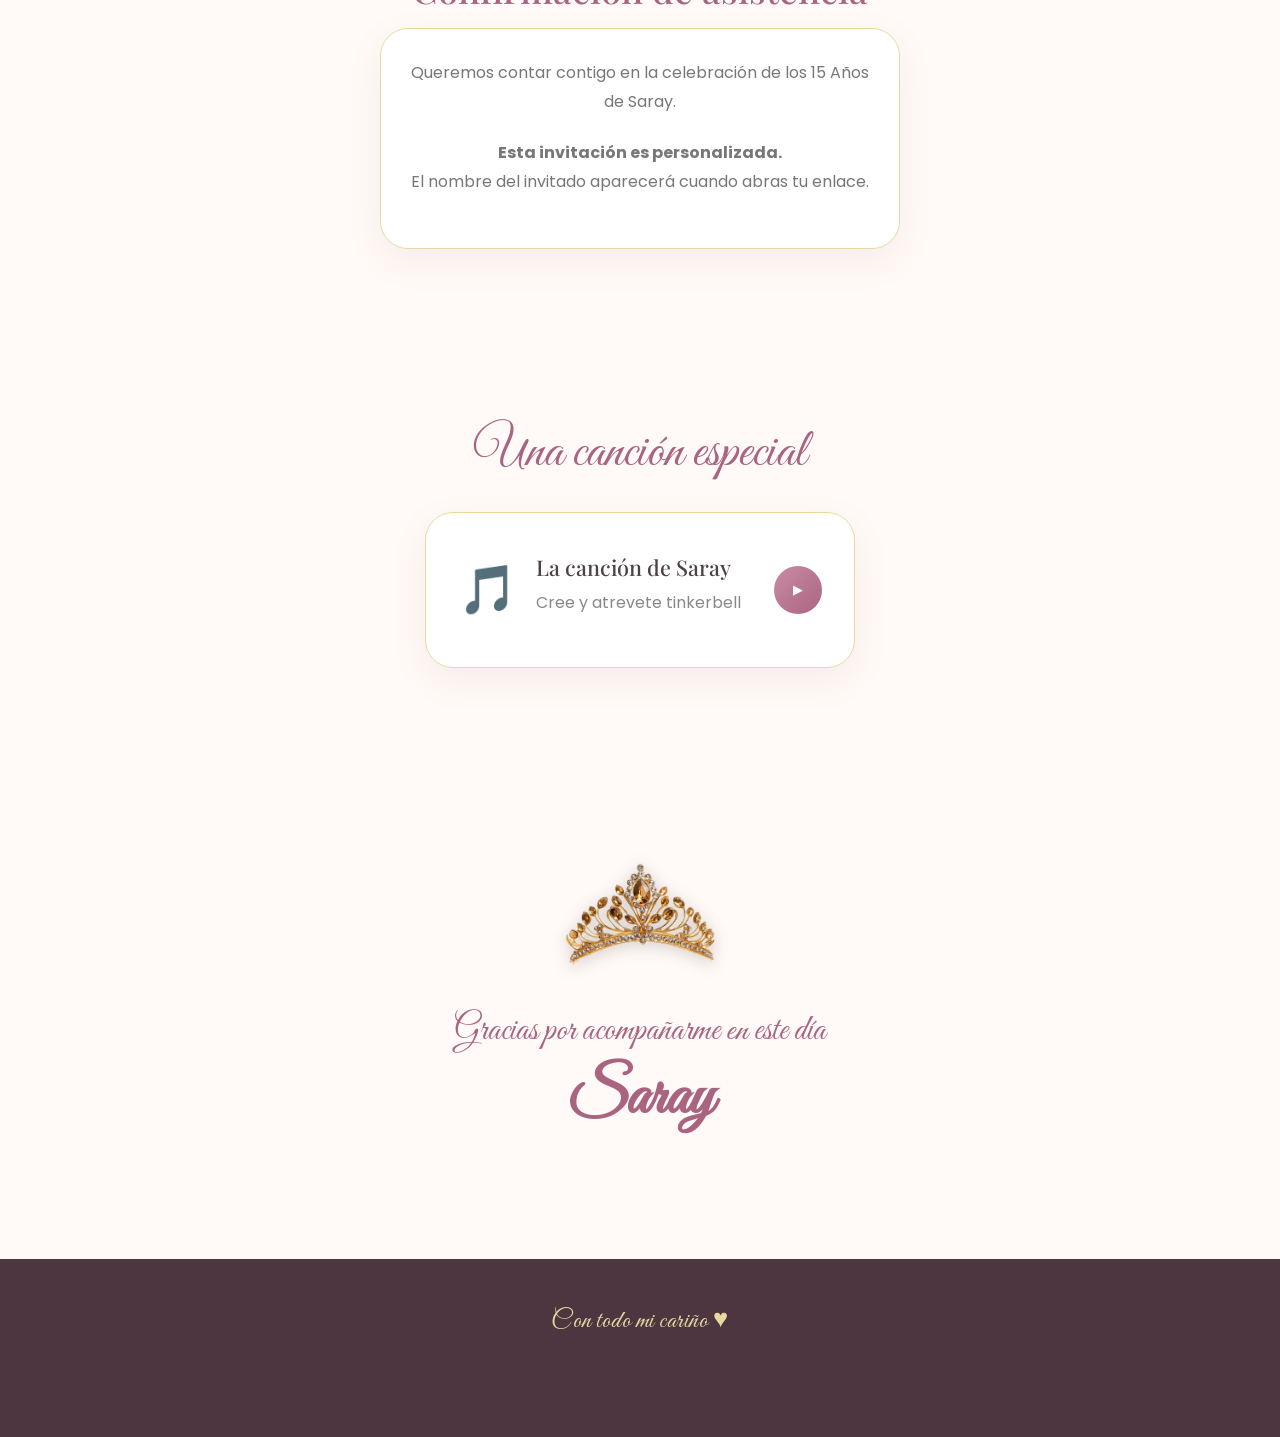
==== commit 550440e9: "cambios" ====
--- a/index.html
+++ b/index.html
@@ -120,8 +120,8 @@
         </div>
 
         <p class="intro-special-text">
-          Quiero compartir contigo este momento tan especial
-          de mi vida y celebrar junto a mi familia este hermoso día.
+          Quiero compartir contigo este momento tan especial de mi vida y
+          celebrar junto a mi familia este hermoso día.
         </p>
       </section>
 
@@ -138,9 +138,7 @@
           <span></span>
         </div>
 
-        <p class="parents-names">
-          Oscar <span class="amp">&amp;</span> Leidy
-        </p>
+        <p class="parents-names">Oscar <span class="amp">&amp;</span> Leidy</p>
       </section>
 
       <!-- =====================================================
@@ -378,15 +376,9 @@
         <h2 class="section-title">Un detalle con cariño</h2>
 
         <div class="gift-card">
-          <div class="gift-icon">💌</div>
-
-          <h3>Tu presencia es mi mejor regalo</h3>
-
-          <p>
-            Lo más importante es compartir este día contigo. Si deseas tener un
-            detalle, más adelante añadiremos aquí la información
-            correspondiente.
-          </p>
+          <div class="gift-icon">🧧</div>
+
+          <h3>Lluvia de sobres</h3>
         </div>
       </section>
 
@@ -507,4 +499,4 @@
 
     <script src="script.js"></script>
   </body>
-</html>+</html>
